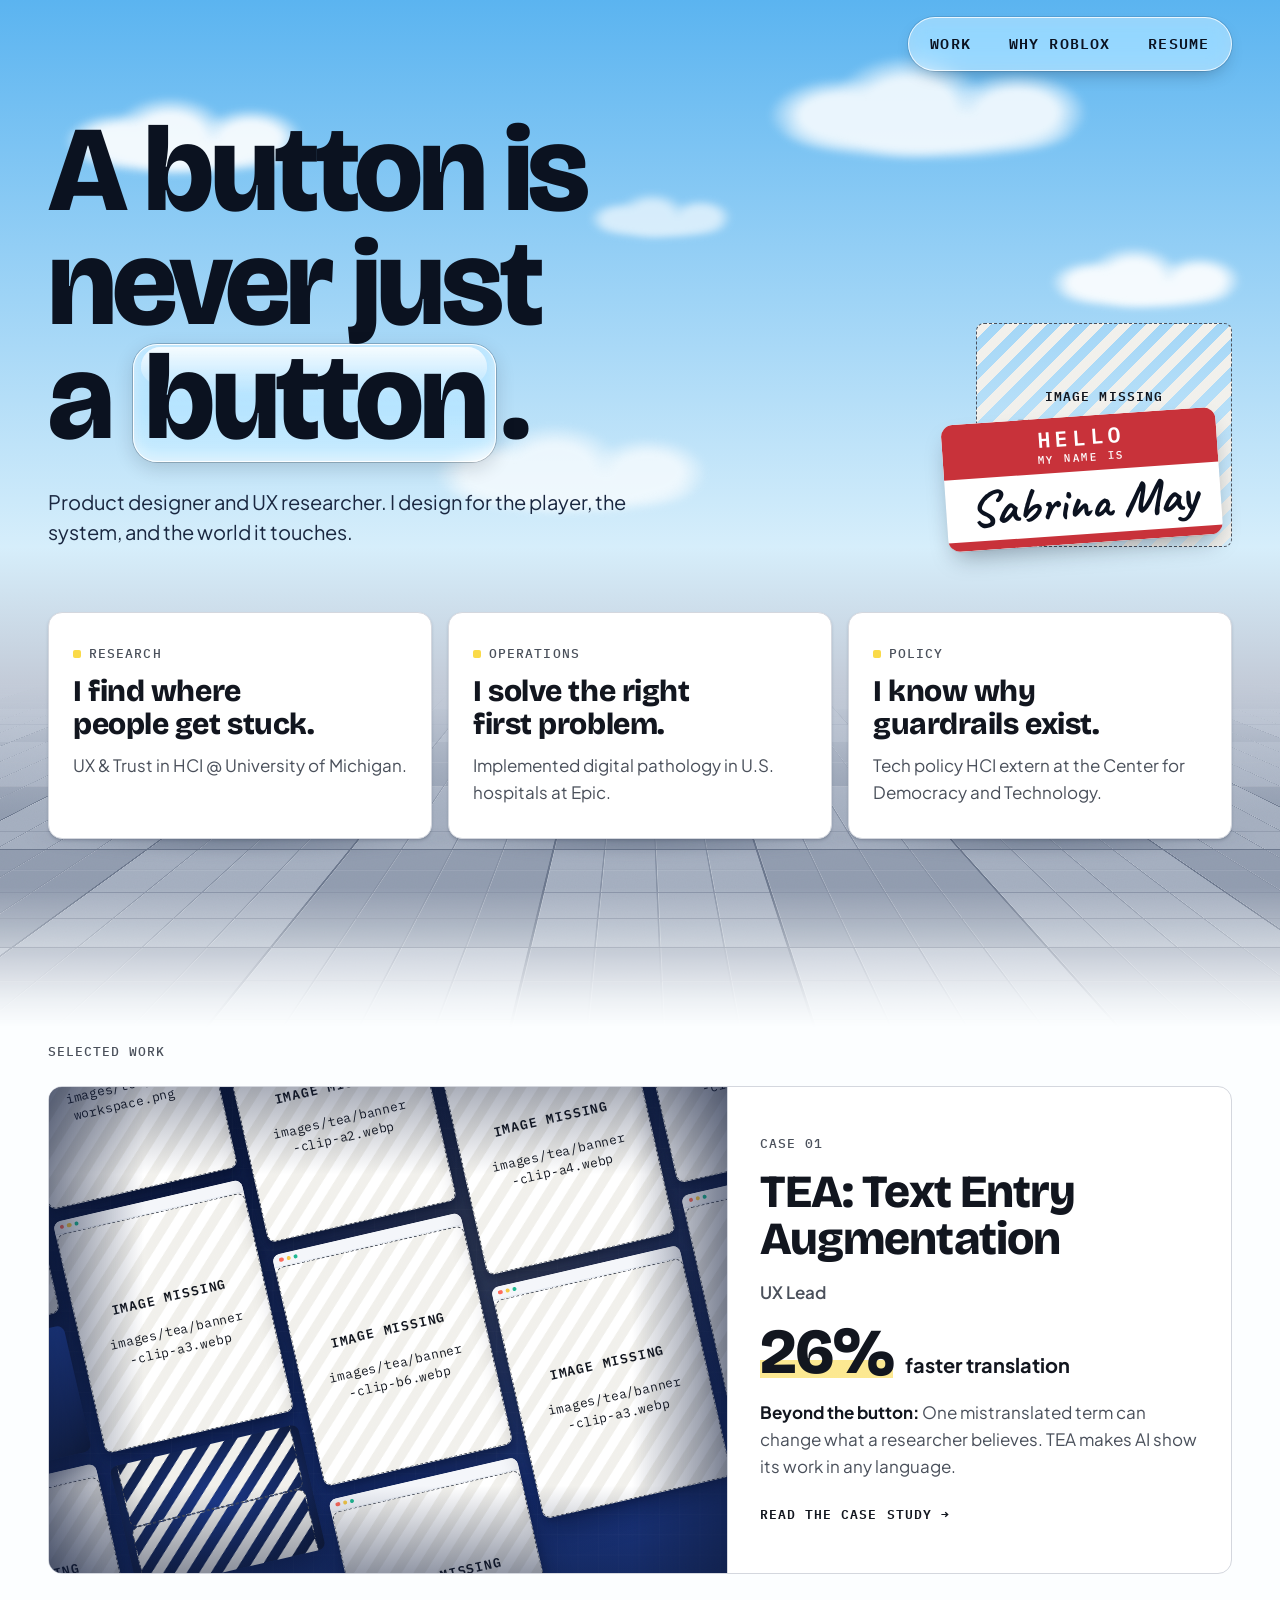
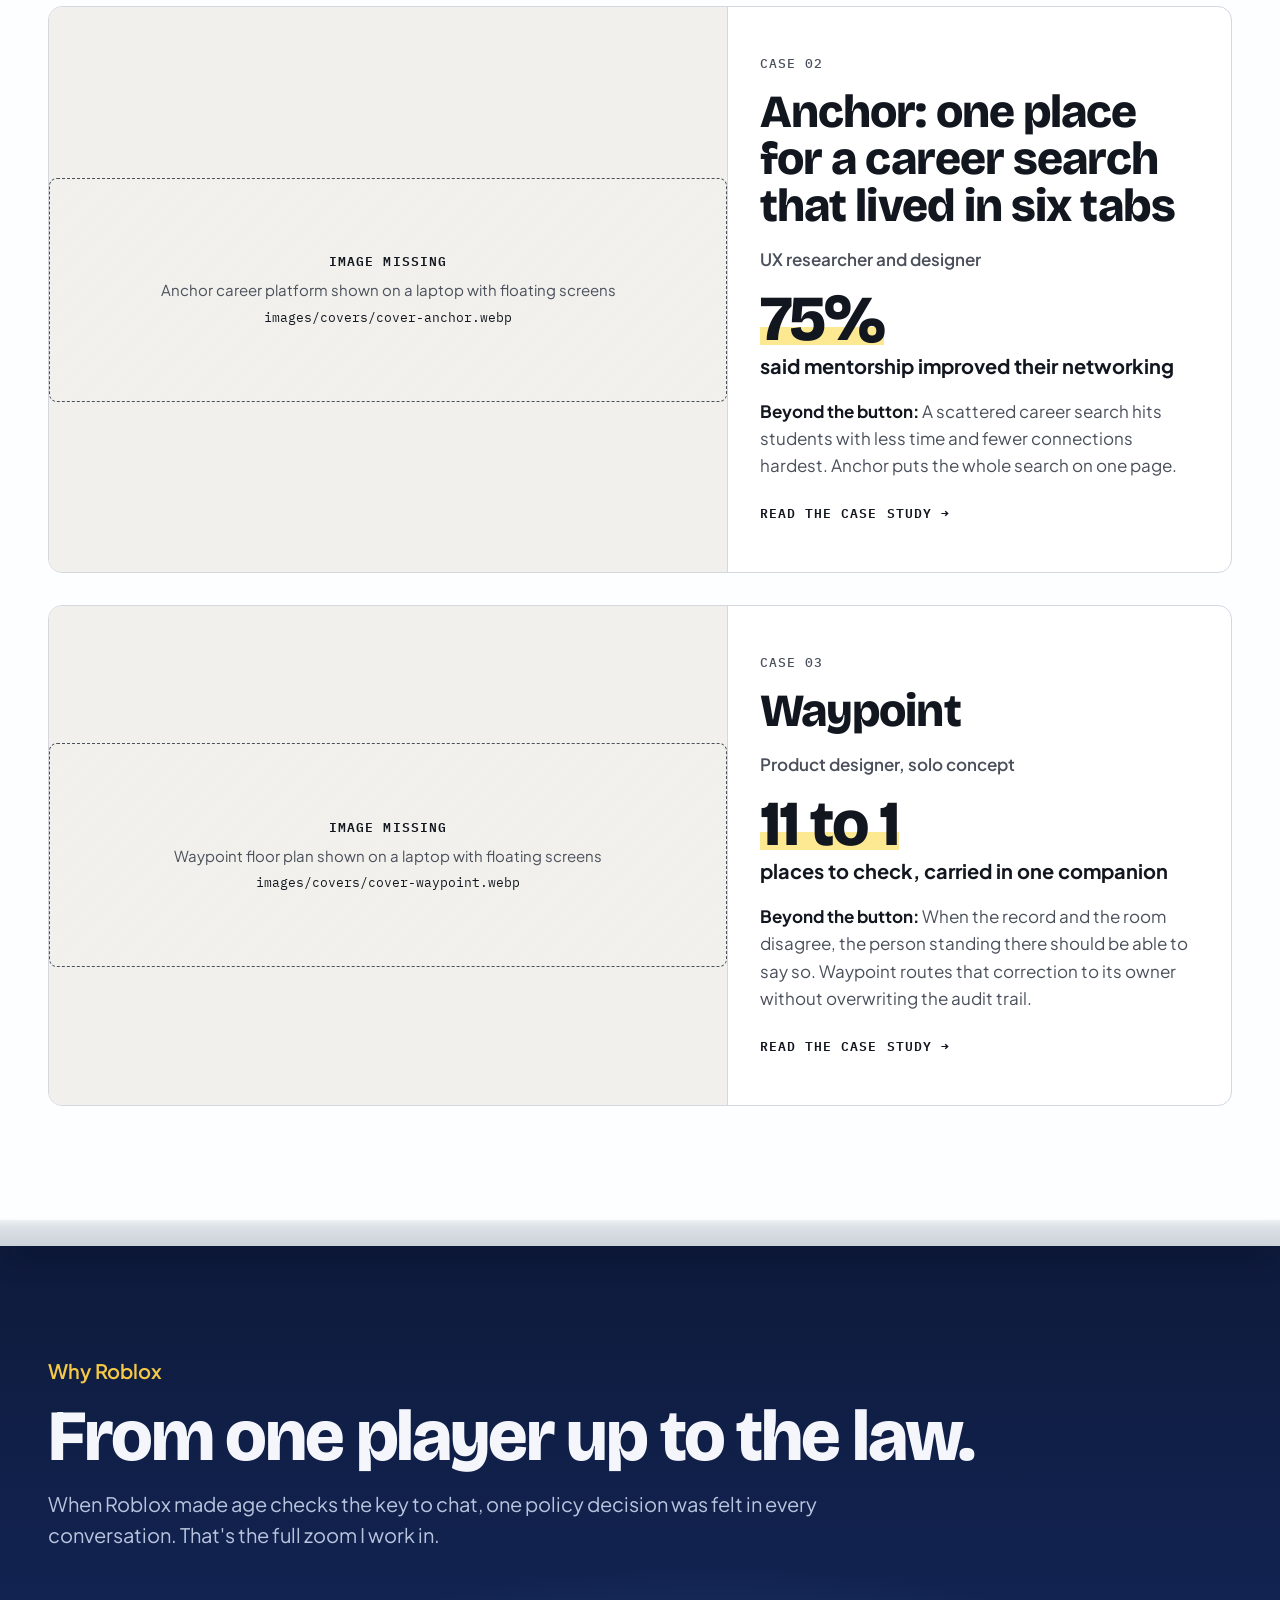
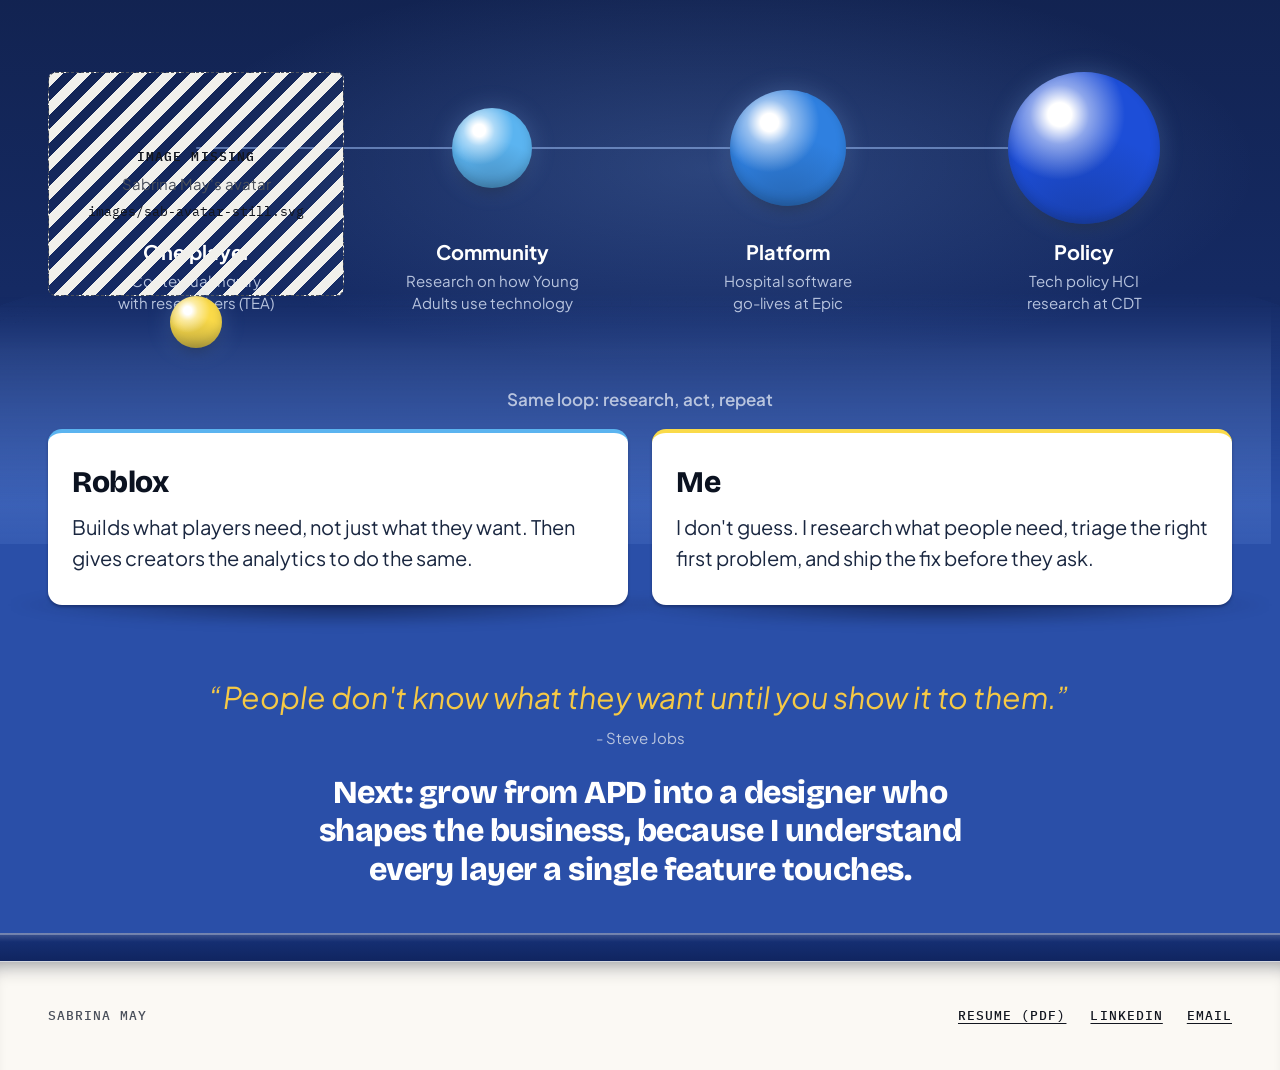
==== index.html @ 04ddcd24 "everythingbutfolers" ====
<!doctype html>
<html lang="en">
<head>
<meta charset="utf-8">
<script src="js/gate.js"></script>
<meta name="viewport" content="width=device-width, initial-scale=1">
<title>Sabrina May | Product Design Portfolio</title>
<meta name="description" content="Sabrina May: product designer trained in UX research, operations, and tech policy.">
<meta name="color-scheme" content="light dark">
<link rel="preconnect" href="https://fonts.googleapis.com">
<link rel="preconnect" href="https://fonts.gstatic.com" crossorigin>
<link rel="stylesheet" href="https://fonts.googleapis.com/css2?family=Bricolage+Grotesque:wght@800&family=Caveat:wght@700&family=IBM+Plex+Mono:wght@500;600&family=Plus+Jakarta+Sans:ital,wght@0,400;0,600;0,700;0,800;1,400&display=swap">
<link rel="stylesheet" href="styles.css">
<script src="script.js" defer></script>
</head>
<body>
<a class="skip-link" href="#main">Skip to content</a>

<header class="site-bar site-bar--over-hero">
  <div class="container site-bar-inner">
    <nav class="site-nav" aria-label="Primary">
      <a href="#work">Work</a>
      <a href="#why-roblox">Why Roblox</a>
      <a class="nav-cta" href="resume/Sabrina_May_Resume.pdf" target="_blank" rel="noopener">Resume</a>
    </nav>
  </div>
</header>

<main id="main">
  <section class="hero" aria-labelledby="hero-title">
    <div class="clouds" aria-hidden="true">
      <span class="cloud" style="--x: 5%; --y: 14%; --w: 15rem; --dur: 210s"></span>
      <span class="cloud" style="--x: 60%; --y: 8%; --w: 20rem; --dur: 260s; --o: 0.85"></span>
      <span class="cloud" style="--x: 82%; --y: 36%; --w: 12rem; --dur: 180s"></span>
      <span class="cloud" style="--x: 34%; --y: 62%; --w: 17rem; --dur: 240s; --o: 0.7"></span>
      <span class="cloud" style="--x: 46%; --y: 28%; --w: 9rem; --dur: 160s; --o: 0.65"></span>
    </div>
    <div class="container hero-layout">
      <div class="hero-figure">
        <img class="avatar" src="images/sab-avatar.svg" width="330" height="470" decoding="async" alt="Blocky avatar of Sabrina May waving">
        <div class="sticker">
          <p class="sticker-band"><span class="sticker-hello">Hello</span><span class="sticker-sub">my name is</span></p>
          <p class="sticker-name">Sabrina May</p>
        </div>
      </div>
      <h1 id="hero-title" class="hero-title">A button is never just a <span class="nowrap"><span class="gizmo">button</span>.</span></h1>
      <p class="hero-sub">Product designer and UX researcher. I design for the player, the system, and the world it touches.</p>
    </div>
  </section>

  <div class="ground-zone">
  <div class="ground" data-parallax aria-hidden="true"><div class="ground-plane"></div></div>
  <section class="proof" aria-label="What I bring">
    <div class="container">
      <ul class="proof-grid" role="list">
        <li class="proof-card">
          <p class="eyebrow">RESEARCH</p>
          <h2 class="proof-title">I find where people get stuck.</h2>
          <p>UX &amp; Trust in HCI @ University of Michigan.</p>
        </li>
        <li class="proof-card">
          <p class="eyebrow">OPERATIONS</p>
          <h2 class="proof-title">I solve the right first problem.</h2>
          <p>Implemented digital pathology in U.S. hospitals at Epic.</p>
        </li>
        <li class="proof-card">
          <p class="eyebrow">POLICY</p>
          <h2 class="proof-title">I know why guardrails exist.</h2>
          <p>Tech policy HCI extern at the Center for Democracy and Technology.</p>
        </li>
      </ul>
    </div>
  </section>
  </div>

  <section id="work" class="section work" aria-labelledby="work-label">
    <div class="container">
      <h2 id="work-label" class="eyebrow">SELECTED WORK</h2>
      <div class="case-list">
        <article class="case-card">
          <div class="case-card-media case-card-media--banner">
<section class="tea-banner tea-wall" aria-label="Rosetta v2 screens: translation, transcription, citations, and version history">
  <div class="tea-wall__grid" aria-hidden="true">
    <div class="tea-wall__col">
      <div class="win"><div class="win__bar"><i></i><i></i><i></i></div>
        <picture><source media="(prefers-reduced-motion: reduce)" srcset="images/tea/banner-clip-a4-still.jpg"><img src="images/tea/banner-clip-a4.webp" alt=""></picture></div>
      <div class="brand"><em></em><div><b>TEA</b><small>Text Entry Augmentation</small></div></div>
      <div class="win"><div class="win__bar"><i></i><i></i><i></i></div>
        <picture><source media="(prefers-reduced-motion: reduce)" srcset="images/tea/banner-clip-a2-still.jpg"><img src="images/tea/banner-clip-a2.webp" alt=""></picture></div>
    </div>
    <div class="tea-wall__col">
      <div class="win"><div class="win__bar"><i></i><i></i><i></i></div>
        <img src="images/tea/v2-workspace.png" alt=""></div>
      <div class="win"><div class="win__bar"><i></i><i></i><i></i></div>
        <picture><source media="(prefers-reduced-motion: reduce)" srcset="images/tea/banner-clip-a3-still.jpg"><img src="images/tea/banner-clip-a3.webp" alt=""></picture></div>
      <div class="brand brand--globe"><div class="globe"><img src="images/tea/globe-base.png" alt=""><img src="images/tea/globe-languages.png" alt=""></div></div>
    </div>
    <div class="tea-wall__col">
      <div class="win"><div class="win__bar"><i></i><i></i><i></i></div>
        <picture><source media="(prefers-reduced-motion: reduce)" srcset="images/tea/banner-clip-a2-still.jpg"><img src="images/tea/banner-clip-a2.webp" alt=""></picture></div>
      <div class="win"><div class="win__bar"><i></i><i></i><i></i></div>
        <picture><source media="(prefers-reduced-motion: reduce)" srcset="images/tea/banner-clip-b6-still.jpg"><img src="images/tea/banner-clip-b6.webp" alt=""></picture></div>
      <div class="win"><div class="win__bar"><i></i><i></i><i></i></div>
        <picture><source media="(prefers-reduced-motion: reduce)" srcset="images/tea/banner-clip-a4-still.jpg"><img src="images/tea/banner-clip-a4.webp" alt=""></picture></div>
    </div>
    <div class="tea-wall__col">
      <div class="brand"><em></em><div><b>TEA</b><small>Rosetta v2</small></div></div>
      <div class="win"><div class="win__bar"><i></i><i></i><i></i></div>
        <picture><source media="(prefers-reduced-motion: reduce)" srcset="images/tea/banner-clip-a4-still.jpg"><img src="images/tea/banner-clip-a4.webp" alt=""></picture></div>
      <div class="win"><div class="win__bar"><i></i><i></i><i></i></div>
        <picture><source media="(prefers-reduced-motion: reduce)" srcset="images/tea/banner-clip-a3-still.jpg"><img src="images/tea/banner-clip-a3.webp" alt=""></picture></div>
    </div>
    <div class="tea-wall__col">
      <div class="win"><div class="win__bar"><i></i><i></i><i></i></div>
        <picture><source media="(prefers-reduced-motion: reduce)" srcset="images/tea/banner-clip-b6-still.jpg"><img src="images/tea/banner-clip-b6.webp" alt=""></picture></div>
      <div class="win"><div class="win__bar"><i></i><i></i><i></i></div>
        <img src="images/tea/v2-workspace.png" alt=""></div>
      <div class="brand brand--globe"><div class="globe"><img src="images/tea/globe-base.png" alt=""><img src="images/tea/globe-languages.png" alt=""></div></div>
    </div>
  </div>
</section>
          </div>
          <div class="case-card-body">
            <p class="eyebrow">CASE 01</p>
            <h3 class="case-card-title"><a class="stretched" href="tea.html">TEA: Text Entry Augmentation</a></h3>
            <p class="case-card-role">UX Lead</p>
            <p class="case-stat"><span class="stat-num">26%</span> <span class="stat-label">faster translation</span></p>
            <p class="beyond"><strong>Beyond the button:</strong> One mistranslated term can change what a researcher believes. TEA makes AI show its work in any language.</p>
            <span class="case-card-link" aria-hidden="true">Read the case study &rarr;</span>
          </div>
        </article>

        <article class="case-card">
          <div class="case-card-media case-card-media--cover">
            <img src="images/covers/cover-anchor.webp" width="1600" height="1000" loading="lazy" decoding="async" alt="Anchor career platform shown on a laptop with floating screens">
          </div>
          <div class="case-card-body">
            <p class="eyebrow">CASE 02</p>
            <h3 class="case-card-title"><a class="stretched" href="anchor.html">Anchor: one place for a career search that lived in six tabs</a></h3>
            <p class="case-card-role">UX researcher and designer</p>
            <p class="case-stat"><span class="stat-num">75%</span> <span class="stat-label">said mentorship improved their networking</span></p>
            <p class="beyond"><strong>Beyond the button:</strong> A scattered career search hits students with less time and fewer connections hardest. Anchor puts the whole search on one page.</p>
            <span class="case-card-link" aria-hidden="true">Read the case study &rarr;</span>
          </div>
        </article>
        <article class="case-card">
          <div class="case-card-media case-card-media--cover">
            <img src="images/covers/cover-waypoint.webp" width="1600" height="1000" loading="lazy" decoding="async" alt="Waypoint floor plan shown on a laptop with floating screens">
          </div>
          <div class="case-card-body">
            <p class="eyebrow">CASE 03</p>
            <h3 class="case-card-title"><a class="stretched" href="go-live.html">Waypoint</a></h3>
            <p class="case-card-role">Product designer, solo concept</p>
            <p class="case-stat"><span class="stat-num">11 to 1</span> <span class="stat-label">places to check, carried in one companion</span></p>
            <p class="beyond"><strong>Beyond the button:</strong> When the record and the room disagree, the person standing there should be able to say so. Waypoint routes that correction to its owner without overwriting the audit trail.</p>
            <span class="case-card-link" aria-hidden="true">Read the case study &rarr;</span>
          </div>
        </article>
      </div>
    </div>
  </section>

  <section id="why-roblox" class="section why" aria-labelledby="why-title">
    <div class="container why-stack">
      <header class="why-head">
        <p class="why-eyebrow">Why Roblox</p>
        <h2 id="why-title" class="why-title">From one player up to the law.</h2>
        <p class="why-lede">When Roblox made age checks the key to chat, one policy decision was felt in every conversation. That's the full zoom I work in.</p>
      </header>

      <figure class="reach">
        <ol class="reach-nodes" role="list">
          <li class="reach-node"><span class="reach-stage">
              <img class="reach-avatar" src="images/sab-avatar-still.svg" width="330" height="470" loading="lazy" decoding="async" alt="Sabrina May's avatar">
              <span class="reach-dot" aria-hidden="true"></span></span><span class="reach-text"><span class="reach-label">One player</span><span class="reach-note">Contextual inquiry with researchers (TEA)</span></span></li>
          <li class="reach-node"><span class="reach-stage"><span class="reach-dot" aria-hidden="true"></span></span><span class="reach-text"><span class="reach-label">Community</span><span class="reach-note">Research on how Young Adults use technology</span></span></li>
          <li class="reach-node"><span class="reach-stage"><span class="reach-dot" aria-hidden="true"></span></span><span class="reach-text"><span class="reach-label">Platform</span><span class="reach-note">Hospital software go-lives at Epic</span></span></li>
          <li class="reach-node"><span class="reach-stage"><span class="reach-dot" aria-hidden="true"></span></span><span class="reach-text"><span class="reach-label">Policy</span><span class="reach-note">Tech policy HCI research at CDT</span></span></li>
        </ol>
      </figure>

      <div class="why-ground">
        <div class="why-floor" aria-hidden="true"><div class="why-plane"></div></div>
        <div class="mirror-block">
          <p class="mirror-kicker">Same loop: research, act, repeat</p>
          <div class="mirror">
            <article class="mirror-card mirror-card--roblox">
              <h3 class="why-l2">Roblox</h3>
              <p class="why-body">Builds what players need, not just what they want. Then gives creators the analytics to do the same.</p>
            </article>
            <article class="mirror-card mirror-card--me">
              <h3 class="why-l2">Me</h3>
              <p class="why-body">I don't guess. I research what people need, triage the right first problem, and ship the fix before they ask.</p>
            </article>
          </div>
        </div>

        <div class="why-close">
          <figure class="why-quote">
            <blockquote><p>&ldquo;People don't know what they want until you show it to them.&rdquo;</p></blockquote>
            <figcaption>- Steve Jobs</figcaption>
          </figure>
          <p class="why-closing">Next: grow from APD into a designer who shapes the business, because I understand every layer a single feature touches.</p>
        </div>
      </div>
    </div>
  </section>
</main>

<footer class="site-footer site-footer--stage">
  <div class="container footer-inner">
    <p>Sabrina May</p>
    <ul class="footer-links" role="list">
      <li><a href="resume/Sabrina_May_Resume.pdf" target="_blank" rel="noopener">Resume (PDF)</a></li>
      <li><a href="https://www.linkedin.com/in/sabrinasmay" target="_blank" rel="noopener">LinkedIn</a></li>
      <li><a href="mailto:maysab@umich.edu">Email</a></li>
    </ul>
  </div>
</footer>
</body>
</html>
---- styles.css ----
/* Sabrina May portfolio. Plain CSS, no build step. */

/* ---------- Tokens ---------- */
:root {
  color-scheme: light dark;

  --font-display: "Bricolage Grotesque", "Arial Black", "Helvetica Neue", Helvetica, Arial, sans-serif;
  --font-body: "Plus Jakarta Sans", "Segoe UI", "Helvetica Neue", Helvetica, Arial, sans-serif;
  --font-mono: "IBM Plex Mono", ui-monospace, SFMono-Regular, Menlo, Consolas, monospace;
  --font-hand: "Caveat", "Segoe Print", "Bradley Hand", cursive;

  /* Light scheme */
  --bg: oklch(0.982 0.0065 84);
  --surface: oklch(1 0 0);
  --surface-2: oklch(0.955 0.006 95);
  --ink: oklch(0.2 0.02 265);
  --ink-2: oklch(0.43 0.02 265);
  --line: oklch(0.88 0.01 265);
  --line-strong: oklch(0.2 0.02 265);
  --grid-soft: oklch(0.2 0.02 265 / 0.06);
  --accent: oklch(0.89 0.16 96);
  --accent-soft: oklch(0.89 0.16 96 / 0.6);
  --on-accent: oklch(0.2 0.02 265);
  --rule: oklch(0.2 0.02 265);
  --card-hover: oklch(0.2 0.02 265);
  --focus: oklch(0.5 0.2 265);
  --ok-bg: oklch(0.94 0.05 160);
  --ok-ink: oklch(0.4 0.1 160);
  --warn-bg: oklch(0.95 0.07 85);
  --warn-ink: oklch(0.45 0.11 60);
  --pain: oklch(0.52 0.18 30);
  --frame-bg: oklch(0.975 0.004 95);
  --shadow: 0 1px 2px oklch(0.2 0.02 265 / 0.06), 0 10px 28px oklch(0.2 0.02 265 / 0.08);

  /* Hero and opening bands stay dark in both schemes */
  --hero-bg: oklch(0.17 0.02 265);
  --hero-ink: oklch(0.97 0.005 95);
  --hero-ink-2: oklch(0.8 0.015 265);

  /* World: sky and ground (same in both schemes) */
  --sky-top: #5BB4F0;
  --sky-horizon: #D6EEFB;
  --navy: #0B1220;
  --navy-2: #1A2740;
  --select: #1D4ED8;
  --sticker-band: #C8323A;
  --tile: #A7B1C2;
  --seam: #8792A6;
  --tile-dark: #939EB1;
  --block-seam: #6C788E;
  --haze: #C3CBD8;

  /* Type scale */
  --t-xs: 0.8125rem;
  --t-sm: 0.9375rem;
  --t-base: 1.0625rem;
  --t-md: 1.25rem;
  --t-lg: clamp(1.4rem, 1.15rem + 1vw, 1.875rem);
  --t-xl: clamp(1.9rem, 1.4rem + 2.1vw, 2.875rem);
  --t-stat: clamp(2.4rem, 1.6rem + 3vw, 4rem);
  --t-2xl: clamp(2.4rem, 1.5rem + 3.8vw, 4.5rem);
  --t-hero: clamp(3rem, 1.2rem + 8vw, 8rem);

  /* Spacing */
  --s1: 0.25rem;
  --s2: 0.5rem;
  --s3: 0.75rem;
  --s4: 1rem;
  --s5: 1.5rem;
  --s6: 2rem;
  --s7: 3rem;
  --s8: 4.5rem;
  --s9: 7rem;
  /* Case study rhythm */
  --gap-head: 12px;
  --gap-lead: 40px;
  --gap-block: 56px;
  --gap-note: 48px;
  --gap-major: 64px;
  --gap-section: 72px;
  --gap-title: 20px;

  --radius: 14px;
  --radius-sm: 8px;
  --measure: 66ch;
  --container: 76rem;
  --gutter: clamp(1.25rem, 4vw, 3rem);
  --cell: 44px;

  /* Case study accents: one job each */
  --c-blue: #2F6BFF;      /* research and evidence */
  --c-yellow: #F6C945;    /* my individual work */
  --c-coral: #FF6B5B;     /* problems and failures */
  --c-mint: #1FB892;      /* outcomes and wins */
  --c-mint-ink: #0E8A6C;  /* mint for text, AA on white */
  --tint: #F5F7FB;
  --c-sky: #5BB4F0;
  --navy-a: #0E1A3A;
  --navy-b: #1C3A8C;
  --sh-sm: 0 1px 2px rgba(16, 24, 40, .06), 0 1px 3px rgba(16, 24, 40, .08);
  --sh-md: 0 4px 12px rgba(16, 24, 40, .08), 0 2px 4px rgba(16, 24, 40, .04);
  --sh-lg: 0 18px 40px rgba(16, 24, 40, .12), 0 6px 12px rgba(16, 24, 40, .06);
  --glass-bg: rgb(255 255 255 / 0.7);
  --glass-border: rgb(255 255 255 / 0.6);
  --bar-h: 4.25rem;
}

@media (prefers-color-scheme: dark) {
  :root:not(:has(body.page-case)) {
    --bg: oklch(0.165 0.012 265);
    --surface: oklch(0.205 0.014 265);
    --surface-2: oklch(0.245 0.016 265);
    --ink: oklch(0.95 0.006 95);
    --ink-2: oklch(0.79 0.012 265);
    --line: oklch(0.33 0.016 265);
    --line-strong: oklch(0.95 0.006 95);
    --grid-soft: oklch(0.95 0.006 95 / 0.06);
    --accent-soft: oklch(0.89 0.16 96 / 0.32);
    --rule: oklch(0.89 0.16 96);
    --card-hover: oklch(0.89 0.16 96);
    --focus: oklch(0.89 0.16 96);
    --ok-bg: oklch(0.3 0.06 160);
    --ok-ink: oklch(0.87 0.11 160);
    --warn-bg: oklch(0.32 0.06 75);
    --warn-ink: oklch(0.89 0.12 85);
    --pain: oklch(0.77 0.14 30);
    --frame-bg: oklch(0.96 0.004 95);
    --shadow: 0 1px 2px oklch(0 0 0 / 0.3), 0 12px 32px oklch(0 0 0 / 0.35);
    --hero-bg: oklch(0.13 0.016 265);
    --c-mint-ink: #3FD3AC;
    --tint: oklch(0.22 0.014 265);
    --glass-bg: rgb(28 32 44 / 0.72);
    --glass-border: rgb(255 255 255 / 0.12);
  }
}

/* ---------- Base ---------- */
*, *::before, *::after { box-sizing: border-box; }
html { -webkit-text-size-adjust: 100%; scroll-padding-top: 8.5rem; }
@media (prefers-reduced-motion: no-preference) { html { scroll-behavior: smooth; } }
html:has(dialog[open]) { overflow: hidden; }
body {
  margin: 0;
  background: var(--bg);
  color: var(--ink);
  font-family: var(--font-body);
  font-size: var(--t-base);
  line-height: 1.6;
  -webkit-font-smoothing: antialiased;
  overflow-x: clip;
}
img { max-width: 100%; height: auto; display: block; }
h1, h2, h3, h4, p, figure, blockquote, dl, dd { margin: 0; }
h1, h2, h3, h4 { text-wrap: balance; }
p, li, dd, figcaption { text-wrap: pretty; }
ul[role="list"], ol[role="list"] { list-style: none; margin: 0; padding: 0; }
strong { font-weight: 700; }
code { font-family: var(--font-mono); font-size: 0.85em; }

a { color: inherit; text-decoration-thickness: 1px; text-underline-offset: 0.22em; }
a:hover { text-decoration-thickness: 2px; }
.prose a:hover, .text-link:hover { background: var(--accent-soft); }

:focus-visible { outline: 3px solid var(--focus); outline-offset: 3px; border-radius: 4px; }

.sr-only {
  position: absolute; width: 1px; height: 1px; padding: 0; margin: -1px;
  overflow: hidden; clip: rect(0 0 0 0); white-space: nowrap; border: 0;
}

.skip-link {
  position: absolute; left: var(--s4); top: -100px; z-index: 100;
  background: var(--accent); color: var(--on-accent);
  font-family: var(--font-mono); font-weight: 600; font-size: var(--t-xs);
  letter-spacing: 0.08em; text-transform: uppercase; text-decoration: none;
  padding: 0.8rem 1rem; border-radius: var(--radius-sm);
}
.skip-link:focus { top: var(--s4); }

.container { width: min(100% - 2 * var(--gutter), var(--container)); margin-inline: auto; }

.stack > * + * { margin-top: var(--flow, var(--s4)); }

/* ---------- Labels ---------- */
.eyebrow, .mono-label {
  font-family: var(--font-mono);
  font-weight: 500;
  font-size: var(--t-xs);
  letter-spacing: 0.08em;
  text-transform: uppercase;
  color: var(--ink-2);
  line-height: 1.4;
}
.mono-label { font-weight: 600; }

.tag-draft {
  display: inline-block;
  font-family: var(--font-mono); font-weight: 600; font-size: 0.6875rem;
  letter-spacing: 0.08em; text-transform: uppercase; font-style: normal;
  color: var(--warn-ink); background: var(--warn-bg);
  border: 1px dashed currentColor; border-radius: 4px;
  padding: 0.1em 0.45em; vertical-align: 0.2em; line-height: 1.4;
}
.fill {
  font-style: normal;
  color: var(--warn-ink); background: var(--warn-bg);
  border: 1px dashed currentColor; border-radius: 4px; padding: 0.05em 0.35em;
}

/* Image placeholder */
.ph {
  display: grid; place-content: center; gap: var(--s2); text-align: center;
  width: 100%; min-height: 14rem; padding: var(--s5);
  border: 1.5px dashed var(--ink-2); border-radius: var(--radius-sm);
  background: repeating-linear-gradient(135deg, var(--surface-2) 0 10px, transparent 10px 20px);
  color: var(--ink-2); font-size: var(--t-sm); line-height: 1.45;
}
.ph-label {
  font-family: var(--font-mono); font-weight: 600; font-size: var(--t-xs);
  letter-spacing: 0.08em; text-transform: uppercase; color: var(--ink);
}
.ph code { color: var(--ink); overflow-wrap: anywhere; }

/* ---------- Grid backgrounds ---------- */
.grid-bg {
  position: absolute; inset: 0; z-index: -1; pointer-events: none;
  background-size: var(--cell) var(--cell);
  background-image:
    linear-gradient(var(--grid-soft) 1px, transparent 1px),
    linear-gradient(90deg, var(--grid-soft) 1px, transparent 1px);
  -webkit-mask-image: linear-gradient(to bottom, #000 0%, transparent 90%);
  mask-image: linear-gradient(to bottom, #000 0%, transparent 90%);
}

/* ---------- Site bar ---------- */
.site-bar { position: relative; z-index: 10; }
.site-bar-inner {
  display: flex; align-items: center; justify-content: space-between; gap: var(--s4);
  min-height: 4.25rem;
}
.site-bar--over-hero { position: fixed; inset: 0 0 auto 0; z-index: 40; color: var(--navy); --focus: var(--navy); pointer-events: none; }
.site-bar--over-hero .site-nav { pointer-events: auto; }
.site-bar--over-hero .site-bar-inner { justify-content: flex-end; }
.site-bar--case {
  position: sticky; top: 0; z-index: 40;
  border-bottom: 1px solid var(--line);
  background: color-mix(in oklch, var(--bg) 92%, transparent);
  -webkit-backdrop-filter: blur(10px); backdrop-filter: blur(10px);
}
.site-bar--case .site-bar-inner { min-height: var(--bar-h); }
.site-nav { display: flex; align-items: center; gap: var(--s1); }
.site-home {
  display: inline-flex; align-items: center; min-height: 44px;
  font-family: var(--font-mono); font-weight: 600; font-size: var(--t-sm);
  letter-spacing: 0.08em; text-transform: uppercase; text-decoration: none;
}
.site-home:hover { text-decoration: underline; text-underline-offset: 0.3em; }
.site-nav a {
  display: inline-flex; align-items: center; min-height: 44px; padding: 0 1.05rem;
  border-radius: 999px; white-space: nowrap;
  font-family: var(--font-mono); font-weight: 600; font-size: var(--t-sm);
  letter-spacing: 0.08em; text-transform: uppercase; text-decoration: none;
  transition: background-color 0.2s ease, color 0.2s ease;
}
.site-nav a:hover { background: color-mix(in oklch, currentColor 10%, transparent); }
.site-nav .nav-cta { background: var(--ink); color: var(--bg); }
.site-nav .nav-cta:hover { background: color-mix(in oklch, var(--ink) 85%, var(--bg)); }
/* Over the sky: a glass pill holding the links, with Resume as the primary action */
.site-bar--over-hero .site-bar-inner { min-height: 5.5rem; }
.site-bar--over-hero .site-nav {
  padding: 0.3rem; border-radius: 999px;
  background: rgb(255 255 255 / 0.4);
  border: 1px solid rgb(255 255 255 / 0.8);
  box-shadow: 0 0 0 1px rgb(11 18 32 / 0.12), 0 8px 20px -10px rgb(11 18 32 / 0.45);
  -webkit-backdrop-filter: blur(10px) saturate(1.3); backdrop-filter: blur(10px) saturate(1.3);
  transition: background-color 0.25s ease;
}
.site-bar--over-hero.is-scrolled .site-nav { background: rgb(255 255 255 / 0.88); }
.site-bar--over-hero .site-nav a { min-height: 42px; }
.site-bar--over-hero .site-nav a:hover { background: rgb(255 255 255 / 0.55); }
.site-bar--over-hero .nav-cta { background: transparent; color: inherit; }
.site-bar--over-hero .nav-cta:hover { background: rgb(255 255 255 / 0.55); }
/* Current section: solid navy pill */
.site-bar--over-hero .site-nav a.is-active, .site-bar--over-hero .site-nav a.is-active:hover { background: var(--navy); color: #fff; }
@media (max-width: 36rem) {
  .site-nav a { padding: 0 0.7rem; font-size: var(--t-xs); }
  .site-home { font-size: var(--t-xs); }
}

/* ---------- Hero ---------- */
.hero {
  position: relative; isolation: isolate; overflow: hidden;
  display: grid; align-content: center;
  min-height: 76vh; min-height: 76svh;
  padding-block: 6rem calc(var(--s8) + var(--s7));
  background: linear-gradient(to bottom, var(--sky-top) 0%, var(--sky-horizon) 80%, var(--haze) 100%);
  color: var(--navy);
  --focus: var(--navy);
}

/* Clouds: blurred white ellipses, very slow drift */
.clouds { position: absolute; inset: 0; z-index: -1; pointer-events: none; }
.cloud {
  position: absolute; left: var(--x); top: var(--y);
  width: var(--w); aspect-ratio: 3 / 1;
  background:
    radial-gradient(closest-side, #fff 55%, rgb(255 255 255 / 0)) 0% 72% / 46% 70% no-repeat,
    radial-gradient(closest-side, #fff 55%, rgb(255 255 255 / 0)) 38% 0% / 50% 100% no-repeat,
    radial-gradient(closest-side, #fff 55%, rgb(255 255 255 / 0)) 100% 66% / 44% 76% no-repeat,
    radial-gradient(closest-side, #fff 60%, rgb(255 255 255 / 0)) 50% 100% / 92% 55% no-repeat;
  filter: blur(3px);
  opacity: var(--o, 0.9);
  animation: cloud-drift var(--dur, 200s) linear infinite;
  animation-delay: calc(var(--dur, 200s) * -0.5);
}
@keyframes cloud-drift {
  from { transform: translateX(-100vw); }
  to { transform: translateX(100vw); }
}

/* Name sticker */
.sticker {
  display: grid; justify-items: center; width: max-content; min-width: 13.5rem;
  margin-bottom: var(--s6);
  background: #fff; color: var(--navy);
  border-radius: 12px; overflow: hidden;
  transform: rotate(-4deg); transform-origin: 30% 50%;
  box-shadow: 0 1px 0 rgb(11 18 32 / 0.06), 0 12px 24px -8px rgb(11 18 32 / 0.4);
  transition: transform 0.35s cubic-bezier(0.2, 0.8, 0.2, 1);
}
.sticker:hover { transform: rotate(-1.5deg); }
.sticker::after { content: ""; width: 100%; height: 0.55rem; background: var(--sticker-band); }
.sticker-band {
  display: grid; justify-items: center; gap: 0.15rem; width: 100%;
  padding: 0.55rem 1.25rem 0.5rem;
  background: var(--sticker-band); color: #fff;
  font-family: var(--font-mono); text-transform: uppercase; line-height: 1.1;
}
.sticker-hello { font-weight: 600; font-size: 1.35rem; letter-spacing: 0.22em; padding-left: 0.22em; }
.sticker-sub { font-weight: 500; font-size: 0.6875rem; letter-spacing: 0.16em; padding-left: 0.16em; }
.sticker-name {
  padding: 0.35rem 1.5rem 0.5rem;
  font-family: var(--font-hand); font-weight: 700;
  font-size: clamp(2.3rem, 1.8rem + 2vw, 3.1rem); line-height: 1;
}

.hero-title {
  font-family: var(--font-display); font-weight: 800;
  font-size: var(--t-hero); line-height: 0.94; letter-spacing: -0.035em;
  max-width: 11ch; color: var(--navy);
}
.hero-sub {
  margin-top: var(--s6); max-width: 40ch;
  font-size: var(--t-md); line-height: 1.5; color: var(--navy-2);
}

/* Avatar with the sticker in front; sticker bottom aligns with the subline bottom */
.hero-layout { display: grid; grid-template-columns: minmax(0, 1fr); }
.hero-figure { justify-self: end; margin-bottom: var(--s4); }
.hero-figure .avatar { display: none; }
.hero-layout .sticker { margin: 0; min-width: 10.5rem; }
.hero-layout .sticker-hello { font-size: 1.05rem; }
.hero-layout .sticker-name { font-size: 2.1rem; padding-inline: 1.1rem; }
@media (min-width: 48rem) {
  .hero-layout { grid-template-columns: minmax(0, 1fr) auto; column-gap: var(--s6); }
  .hero-figure {
    grid-column: 2; grid-row: 1 / span 2; align-self: end;
    position: relative; margin: 0; width: clamp(12rem, 20vw, 18rem);
  }
  .hero-figure .avatar { display: block; width: 100%; height: auto; }
  .hero-layout .sticker { position: absolute; left: 50%; bottom: 0; translate: -58% 0; min-width: 13.5rem; }
  .hero-layout .sticker-hello { font-size: 1.35rem; }
  .hero-layout .sticker-name { font-size: clamp(2.3rem, 1.8rem + 2vw, 3.1rem); padding-inline: 1.5rem; }
  .hero-layout .hero-title { grid-column: 1; grid-row: 1; }
  .hero-layout .hero-sub { grid-column: 1; grid-row: 2; }
}

/* Builder wink: transform gizmo on "button" */
.nowrap { white-space: nowrap; }
.gizmo { position: relative; display: inline-block; isolation: isolate; padding-inline: 0.1em; margin-inline: 0.02em 0.04em; }
/* Glass wireframe button: translucent fill, crisp white rim, hairline outline */
.gizmo::before {
  content: ""; position: absolute; inset: 0.02em 0 -0.05em 0; z-index: -1;
  border-radius: 0.2em;
  border: max(1.5px, 0.016em) solid rgb(255 255 255 / 0.95);
  background: linear-gradient(180deg, rgb(255 255 255 / 0.32) 0%, rgb(255 255 255 / 0.12) 55%, rgb(255 255 255 / 0.22) 100%);
  box-shadow:
    0 0 0 1px rgb(11 18 32 / 0.22),
    inset 0 -0.05em 0.1em rgb(255 255 255 / 0.35),
    0 0.05em 0.16em rgb(11 18 32 / 0.16);
  -webkit-backdrop-filter: blur(6px) saturate(1.3); backdrop-filter: blur(6px) saturate(1.3);
  pointer-events: none;
}
/* Reflected light: bright gloss across the top half */
.gizmo::after {
  content: ""; position: absolute; z-index: -1;
  top: calc(0.02em + max(1.5px, 0.016em) + 0.015em); left: 0.07em; right: 0.07em; height: 42%;
  border-radius: 0.16em 0.16em 0.5em 0.5em / 0.16em 0.16em 0.22em 0.22em;
  background: linear-gradient(180deg, rgb(255 255 255 / 0.85) 0%, rgb(255 255 255 / 0.35) 55%, rgb(255 255 255 / 0) 100%);
  pointer-events: none;
}

@media (prefers-reduced-motion: reduce) {
  .cloud { animation: none; }
  .sticker { transition: none; }
  .sticker:hover { transform: rotate(-4deg); }
}

/* Ground: solid baseplate tiles in perspective, hazed at the horizon */
.ground-zone { position: relative; isolation: isolate; display: flow-root; padding-bottom: calc(3rem + 140px); }
.ground-zone + .section { padding-top: var(--s4); }
.ground {
  position: absolute; inset: 0 0 auto 0; height: 100%; z-index: -1;
  overflow: hidden; pointer-events: none;
  --d: 900px; --tilt: 72deg; --tile-size: 76px;
  background: linear-gradient(to bottom, var(--haze), #A0AABB 45%);
  perspective: var(--d);
  /* Origin sits a little below the top so the far edge of the plane always reaches the horizon */
  perspective-origin: 50% 100px;
  -webkit-mask-image: linear-gradient(to bottom, #000 calc(100% - 140px), rgb(0 0 0 / 0.75) calc(100% - 105px), rgb(0 0 0 / 0.42) calc(100% - 65px), rgb(0 0 0 / 0.14) calc(100% - 28px), transparent 100%);
  mask-image: linear-gradient(to bottom, #000 calc(100% - 140px), rgb(0 0 0 / 0.75) calc(100% - 105px), rgb(0 0 0 / 0.42) calc(100% - 65px), rgb(0 0 0 / 0.14) calc(100% - 28px), transparent 100%);
}
/* Matte plastic noise */
.ground::before {
  content: ""; position: absolute; inset: 0; z-index: 1; opacity: 0.08;
  background-image: url("data:image/svg+xml,%3Csvg xmlns='http://www.w3.org/2000/svg' width='160' height='160'%3E%3Cfilter id='n'%3E%3CfeTurbulence type='fractalNoise' baseFrequency='0.9' numOctaves='2' stitchTiles='stitch'/%3E%3CfeColorMatrix values='0 0 0 0 0.2 0 0 0 0 0.24 0 0 0 0 0.3 0 0 0 1 0'/%3E%3C/filter%3E%3Crect width='100%25' height='100%25' filter='url(%23n)'/%3E%3C/svg%3E");
}
/* Horizon haze: full haze at the horizon, clear over the far 38% */
.ground::after {
  content: ""; position: absolute; inset: 0 0 auto 0; height: 38%; z-index: 2;
  background: linear-gradient(to bottom, var(--haze) 0%, rgb(195 203 216 / 0.85) 20%, rgb(195 203 216 / 0.4) 60%, rgb(195 203 216 / 0) 100%);
}
.ground-plane {
  position: absolute; left: -150%; right: -150%; bottom: -140px; height: 3200px;
  transform-origin: 50% calc(100% - 140px);
  transform: translateY(calc(-1 * var(--rise, 0px))) rotateX(var(--tilt));
  --block: calc(var(--tile-size) * 4);
  background-color: var(--tile);
  background-image:
    /* bold seams between 4x4 blocks */
    linear-gradient(90deg, transparent calc(100% - 3px), var(--block-seam) calc(100% - 3px)),
    linear-gradient(180deg, transparent calc(100% - 3px), var(--block-seam) calc(100% - 3px)),
    /* tile seams and bevel highlight */
    linear-gradient(90deg, transparent calc(100% - 2px), var(--seam) calc(100% - 2px)),
    linear-gradient(180deg, transparent calc(100% - 2px), var(--seam) calc(100% - 2px)),
    linear-gradient(90deg, rgb(255 255 255 / 0.25) 1px, transparent 1px),
    linear-gradient(180deg, rgb(255 255 255 / 0.25) 1px, transparent 1px),
    /* checkerboard of darker and lighter 4x4 blocks */
    conic-gradient(var(--tile-dark) 25%, transparent 0 50%, var(--tile-dark) 0 75%, transparent 0);
  background-size:
    var(--block) var(--block), var(--block) var(--block),
    var(--tile-size) var(--tile-size), var(--tile-size) var(--tile-size),
    var(--tile-size) var(--tile-size), var(--tile-size) var(--tile-size),
    calc(var(--block) * 2) calc(var(--block) * 2);
  background-position: left bottom;
}
@media (max-width: 48rem) {
  .ground-zone { padding-bottom: calc(2rem + 120px); }
  .ground-zone > .ground { --d: 700px; --tilt: 64deg; --tile-size: 56px; perspective-origin: 50% 80px; }
}
.ground--strip {
  height: 9rem;
  -webkit-mask-image: linear-gradient(to bottom, #000 0%, #000 25%, rgb(0 0 0 / 0.5) 60%, transparent 100%);
  mask-image: linear-gradient(to bottom, #000 0%, #000 25%, rgb(0 0 0 / 0.5) 60%, transparent 100%);
}
.ground--strip::after { height: 45%; }

/* ---------- Proof cards ---------- */
.proof { position: relative; z-index: 1; margin-top: calc(-1 * var(--s8)); }
.proof-grid { display: grid; gap: var(--s4); grid-template-columns: minmax(0, 1fr); }
@media (min-width: 48rem) { .proof-grid { grid-template-columns: repeat(3, minmax(0, 1fr)); } }
.proof-card {
  display: grid; gap: var(--s3); align-content: start;
  background: var(--surface); border: 1px solid var(--line); border-radius: var(--radius);
  padding: var(--s6) var(--s5); position: relative;
  box-shadow: 0 1px 0 rgb(40 50 70 / 0.06), 0 2px 3px rgb(40 50 70 / 0.18);
}
/* Contact shadow on the baseplate */
.proof-card::after {
  content: ""; position: absolute; left: -7%; right: -7%; bottom: -20px; height: 40px; z-index: -1;
  background: radial-gradient(closest-side, rgb(52 64 88 / 0.3), rgb(52 64 88 / 0));
  filter: blur(4px); pointer-events: none;
}
.proof-card .eyebrow { display: flex; align-items: center; gap: 0.6em; }
.proof-card .eyebrow::before {
  content: ""; width: 0.65em; height: 0.65em; background: var(--accent); border-radius: 2px; flex: none;
}
.proof-title {
  font-family: var(--font-display); font-weight: 800;
  font-size: var(--t-lg); line-height: 1.08; letter-spacing: -0.015em;
}
.proof-card p:last-child { color: var(--ink-2); }

/* ---------- Sections ---------- */
.section { padding-block: var(--s8); }
@media (min-width: 48rem) { .section { padding-block: var(--s9); } }

/* ---------- Case cards ---------- */
.work, .ground-zone { background: oklch(0.995 0.002 250); }
@media (prefers-color-scheme: dark) { .work, .ground-zone { background: var(--bg); } }
.case-list { display: grid; gap: var(--s6); margin-top: var(--s5); }
.case-card {
  position: relative; display: grid; grid-template-columns: minmax(0, 1fr);
  background: var(--surface); border: 1.5px solid var(--line); border-radius: var(--radius);
  overflow: hidden;
  transition: transform 0.25s ease, border-color 0.25s ease, box-shadow 0.25s ease;
}
@media (min-width: 56rem) { .case-card { grid-template-columns: minmax(0, 1.35fr) minmax(0, 1fr); } }
.case-card:hover, .case-card:focus-within {
  transform: translateY(-4px); border-color: var(--card-hover); box-shadow: var(--shadow);
}
.case-card:focus-within { outline: 3px solid var(--focus); outline-offset: 4px; }
.case-card a:focus-visible { outline: none; }
.case-card-media {
  display: grid; place-items: center; padding: var(--s5);
  background: var(--surface-2); border-bottom: 1px solid var(--line);
}
@media (min-width: 56rem) { .case-card-media { border-bottom: 0; border-right: 1px solid var(--line); } }
.case-card-media img { border-radius: var(--radius-sm); box-shadow: var(--shadow); }
.case-card-body { display: grid; gap: var(--s4); align-content: start; padding: var(--s6) var(--s5); }
@media (min-width: 56rem) { .case-card-body { padding: var(--s7) var(--s6); } }
.case-card-title {
  font-family: var(--font-display); font-weight: 800;
  font-size: var(--t-xl); line-height: 1.02; letter-spacing: -0.02em;
}
.case-card-title a { color: inherit; text-decoration: none; }
.stretched::after { content: ""; position: absolute; inset: 0; z-index: 1; }
.case-card-role { color: var(--ink-2); font-weight: 600; }
.case-stat { display: flex; flex-wrap: wrap; align-items: baseline; gap: 0 var(--s3); }
.stat-num {
  font-family: var(--font-display); font-weight: 800;
  font-size: var(--t-stat); line-height: 0.95; letter-spacing: -0.03em;
}
.case-stat .stat-num { background: linear-gradient(transparent 62%, var(--accent-soft) 62%, var(--accent-soft) 92%, transparent 92%); }
.case-stat .stat-label { font-weight: 700; font-size: var(--t-md); }
.beyond { color: var(--ink-2); }
.beyond strong { color: var(--ink); }
.case-card-link {
  display: inline-flex; align-items: center; gap: 0.5em; margin-top: var(--s2);
  font-family: var(--font-mono); font-weight: 600; font-size: var(--t-xs);
  letter-spacing: 0.08em; text-transform: uppercase;
}
.case-card:hover .case-card-link { text-decoration: underline; text-underline-offset: 0.3em; }
@media (prefers-reduced-motion: reduce) {
  .case-card { transition: border-color 0.2s ease; }
  .case-card:hover, .case-card:focus-within { transform: none; }
}

/* ---------- Ledge: Selected Work ends as a block, stepping down onto the blue stage ---------- */
.work { position: relative; isolation: isolate; z-index: 2; }
.work::after {
  content: ""; position: absolute; left: 0; right: 0; top: 100%; height: 28px; pointer-events: none;
  background:
    linear-gradient(to bottom, rgb(255 255 255 / 0.5) 0, rgb(255 255 255 / 0) 9px),
    linear-gradient(to bottom, oklch(0.93 0.008 250), oklch(0.86 0.012 250));
  box-shadow: inset 0 2px 0 rgb(255 255 255 / 0.8), 0 18px 26px -10px rgb(4 10 30 / 0.7);
}
@media (prefers-color-scheme: dark) {
  .work::after { background: linear-gradient(to bottom, color-mix(in oklch, var(--bg) 88%, white), color-mix(in oklch, var(--bg) 92%, black)); box-shadow: inset 0 1px 0 rgb(255 255 255 / 0.2), 0 18px 26px -10px rgb(0 0 0 / 0.7); }
}

/* ---------- Why Roblox: a visual argument ---------- */
.why {
  position: relative; isolation: isolate; overflow: hidden;
  background: linear-gradient(to bottom, #0E1A3A 0%, #1C3A8C 100%);
  color: #F4F6FB;
  padding-block: calc(var(--s9) + 28px) var(--s8);
  --focus: oklch(0.89 0.16 96);
}
/* Front face of the blue level, stepping down into the footer */
.why::after {
  content: ""; position: absolute; left: 0; right: 0; bottom: 0; height: 28px; pointer-events: none;
  background:
    linear-gradient(to bottom, rgb(255 255 255 / 0.18) 0, rgb(255 255 255 / 0) 9px),
    linear-gradient(to bottom, #17327A, #102560);
  box-shadow: inset 0 2px 0 rgb(255 255 255 / 0.28);
}
.site-footer--stage { border-top: 0; box-shadow: inset 0 18px 20px -16px rgb(4 10 30 / 0.45); }

/* Blue baseplate floor under the mirror cards, quote, and closing line */
.why-ground { position: relative; display: grid; gap: 72px; }
.why-floor {
  position: absolute; z-index: -1; top: -6rem; bottom: calc(-1 * var(--s8));
  left: 50%; width: 100vw; translate: -50% 0;
  overflow: hidden; pointer-events: none;
  --tile-size: 76px;
  perspective: 900px; perspective-origin: 50% 90px;
  -webkit-mask-image: linear-gradient(to bottom, transparent 0%, #000 32%);
  mask-image: linear-gradient(to bottom, transparent 0%, #000 32%);
}
.why-floor::after {
  content: ""; position: absolute; inset: 0 0 auto 0; height: 50%; z-index: 1;
  background: linear-gradient(to bottom, rgb(120 160 235 / 0) 0%, rgb(120 160 235 / 0.5) 18%, rgb(120 160 235 / 0) 100%);
}
.why-plane {
  position: absolute; left: -150%; right: -150%; bottom: -140px; height: 3200px;
  transform-origin: 50% calc(100% - 140px); transform: rotateX(72deg);
  background-color: #2A4FA8;
  background-image:
    linear-gradient(90deg, transparent calc(100% - 2px), #1D3A82 calc(100% - 2px)),
    linear-gradient(180deg, transparent calc(100% - 2px), #1D3A82 calc(100% - 2px)),
    linear-gradient(90deg, rgb(255 255 255 / 0.15) 1px, transparent 1px),
    linear-gradient(180deg, rgb(255 255 255 / 0.15) 1px, transparent 1px);
  background-size: var(--tile-size) var(--tile-size);
  background-position: center bottom;
}
@media (max-width: 48rem) {
  .why-floor { --tile-size: 56px; perspective: 700px; }
  .why-plane { transform: rotateX(64deg); }
}
.why-stack { display: grid; gap: 72px; }
.why-head { display: grid; gap: var(--s4); justify-items: start; }
/* Level 1 */
.why-title { font-family: var(--font-display); font-weight: 800; font-size: var(--t-2xl); line-height: 1; letter-spacing: -0.03em; }
/* Level 2: card titles, quote, closing line */
.why-l2 { font-family: var(--font-display); font-weight: 800; font-size: var(--t-lg); line-height: 1.15; letter-spacing: -0.015em; }
/* Level 3: body */
.why-body { max-width: 60ch; font-size: var(--t-md); line-height: 1.55; }

/* The zoom: four nodes, each larger than the last */
.reach {
  --k: 1;
  --H: calc(9.5rem * var(--k));
  --A: calc(6.75rem * var(--k));
  --d1: calc(3.25rem * var(--k));
  --d4: calc(9.5rem * var(--k));
  --pad: calc(var(--A) * 0.93 - var(--H) / 2 + var(--d1) / 2);
  display: grid; gap: var(--s6);
}
.reach .reach-nodes { position: relative; display: grid; grid-template-columns: repeat(4, minmax(0, 1fr)); padding-top: var(--pad); }
.reach-nodes::before {
  content: ""; position: absolute; left: 12.5%; right: 12.5%; top: calc(var(--pad) + var(--H) / 2);
  height: 2px; translate: 0 -50%; border-radius: 1px; background: rgb(165 200 255 / 0.5);
}
.reach-node {
  display: grid; justify-items: center; align-content: start; gap: var(--s4); text-align: center;
  transition: opacity 0.5s ease, transform 0.5s ease; transition-delay: calc(var(--i) * 150ms);
}
.reach-node:nth-child(1) { --i: 0; --d: var(--d1); --c: oklch(0.89 0.16 96); }
.reach-node:nth-child(2) { --i: 1; --d: calc(5rem * var(--k)); --c: #5BB4F0; }
.reach-node:nth-child(3) { --i: 2; --d: calc(7.25rem * var(--k)); --c: #2F80E0; }
.reach-node:nth-child(4) { --i: 3; --d: var(--d4); --c: #1D4ED8; }
.reach-stage { position: relative; display: grid; place-items: center; width: 100%; height: var(--H); }
.reach-dot {
  width: var(--d); height: var(--d); border-radius: 50%;
  background:
    radial-gradient(circle at 34% 28%, #fff 0 8%, rgb(255 255 255 / 0.5) 20%, rgb(255 255 255 / 0) 44%),
    radial-gradient(circle at 50% 115%, rgb(11 18 32 / 0.28), rgb(11 18 32 / 0) 60%),
    var(--c);
  box-shadow: inset 0 -0.3rem 0.6rem rgb(11 18 32 / 0.2), 0 0 24px rgb(150 195 255 / 0.22), 0 10px 18px -10px rgb(0 0 0 / 0.6);
}
/* Light behind the spheres, strongest at Policy */
.reach-nodes::after {
  content: ""; position: absolute; inset: -25% -10%; z-index: -1; pointer-events: none;
  background: radial-gradient(ellipse 55% 65% at 55% 50%, rgb(140 185 255 / 0.2), rgb(140 185 255 / 0) 70%);
}
.reach-avatar {
  position: absolute; left: 50%; bottom: calc(50% + var(--d) / 2 - var(--A) * 0.07); translate: -45% 0;
  width: auto; height: var(--A); max-width: none; pointer-events: none;
}
.reach-label { font-size: var(--t-md); font-weight: 700; line-height: 1.2; }
.reach.is-pending .reach-node { opacity: 0; transform: translateY(12px); }
@media (prefers-reduced-motion: reduce) {
  .reach-node { transition: none; }
  .reach.is-pending .reach-node { opacity: 1; transform: none; }
}
@media (min-width: 40rem) and (max-width: 59.999rem) { .reach { --k: 0.78; } }
@media (max-width: 39.999rem) {
  .reach { --k: 0.72; --pad: calc(var(--A) * 0.93); }
  .reach .reach-nodes { grid-template-columns: minmax(0, 1fr); row-gap: var(--s4); }
  .reach-nodes::before {
    left: calc(var(--H) / 2); right: auto; width: 2px; height: auto;
    top: calc(var(--pad) + var(--d1) / 2); bottom: calc(var(--d4) / 2); translate: -50% 0;
  }
  .reach-node { grid-template-columns: var(--H) minmax(0, 1fr); justify-items: start; align-items: center; text-align: left; }
  .reach-stage { height: var(--d); }
}

/* Mirror columns */
.mirror { display: grid; gap: var(--s4); grid-template-columns: minmax(0, 1fr); align-items: stretch; }
@media (min-width: 48rem) { .mirror { grid-template-columns: repeat(2, minmax(0, 1fr)); gap: var(--s5); } }
.mirror-card {
  display: grid; gap: var(--s3); align-content: start;
  position: relative; padding: var(--s6) var(--s5); background: #fff; color: #0B1220;
  border: 0; border-top: 4px solid var(--c); border-radius: var(--radius);
  box-shadow: 0 2px 3px rgb(5 12 40 / 0.35);
}
.mirror-card .why-body { color: #1A2740; }
.mirror-card::after {
  content: ""; position: absolute; left: -7%; right: -7%; bottom: -22px; height: 44px; z-index: -1; pointer-events: none;
  background: radial-gradient(closest-side, rgb(5 12 40 / 0.5), rgb(5 12 40 / 0));
  filter: blur(4px);
}
.mirror-card--roblox { --c: #5BB4F0; }
.mirror-card--me { --c: oklch(0.89 0.16 96); }


/* Why Roblox: calm layout */
.why .container.why-stack { max-width: calc(70rem + 2 * var(--gutter)); }
.why-eyebrow { font-family: var(--font-body); font-weight: 600; font-size: var(--t-md); line-height: 1.3; color: #F6C945; }
.why-lede { max-width: 60ch; font-size: var(--t-md); line-height: 1.55; color: #B8C4DE; text-wrap: pretty; }
.reach-text { display: grid; gap: 6px; justify-items: inherit; }
.reach-label { color: #fff; }
.reach-note { max-width: 20ch; font-size: var(--t-sm); line-height: 1.45; color: #B8C4DE; text-wrap: balance; }
@media (max-width: 39.999rem) { .reach-note { max-width: 32ch; } }
.mirror-block { display: grid; gap: var(--s4); }
.mirror-kicker { justify-self: center; font-weight: 600; font-size: var(--t-base); color: #B8C4DE; text-align: center; }
.why-close { display: grid; justify-items: center; gap: 24px; text-align: center; }
.why-quote { max-width: 60rem; }
.why-quote blockquote p { font-family: var(--font-body); font-weight: 400; font-style: italic; font-size: var(--t-lg); line-height: 1.35; text-wrap: balance; color: #F6C945; }
.why-quote figcaption { margin-top: var(--s2); font-size: var(--t-sm); color: #B8C4DE; }
.why-closing { max-width: 46rem; font-family: var(--font-display); font-weight: 800; font-size: clamp(1.5rem, 1.1rem + 1.4vw, 2rem); line-height: 1.2; letter-spacing: -0.015em; color: #fff; text-wrap: balance; }

/* ---------- Footer ---------- */
.site-footer { border-top: 1px solid var(--line); padding-block: var(--s6); }
.footer-inner {
  display: flex; flex-wrap: wrap; align-items: center; justify-content: space-between; gap: var(--s3) var(--s5);
  font-family: var(--font-mono); font-weight: 500; font-size: var(--t-xs);
  letter-spacing: 0.08em; text-transform: uppercase; color: var(--ink-2);
}
.footer-links { display: flex; flex-wrap: wrap; gap: 0 var(--s5); }
.footer-links a { display: inline-flex; align-items: center; min-height: 44px; color: var(--ink); }

/* =========================================================
   Case study pages
   ========================================================= */

.cs-opening {
  position: relative; isolation: isolate;
  background: var(--hero-bg); color: var(--hero-ink);
  padding-block: clamp(4.5rem, 13vh, 8.5rem);
  --focus: var(--accent);
}
.cs-opening .eyebrow { color: var(--hero-ink-2); }
.opening-quote {
  margin-top: var(--s5); max-width: 21ch;
  font-family: var(--font-display); font-weight: 800;
  font-size: var(--t-2xl); line-height: 1.04; letter-spacing: -0.025em;
}
.flagged {
  text-decoration: underline wavy var(--accent);
  text-decoration-thickness: 2px; text-underline-offset: 0.16em;
}
.opening-caption { margin-top: var(--s6); max-width: 52ch; font-size: var(--t-sm); color: var(--hero-ink-2); }

/* ---------- Case study: mist page, white surfaces, navy ink ---------- */
:root:has(body.page-case) { color-scheme: light; }
.page-case {
  --bg: #F2F5FA; --surface: #FFFFFF; --surface-2: #EEF2F8; --frame-bg: #FFFFFF;
  --ink: #0E1A3A; --ink-2: #56627C; --body-ink: #3B4660;
  --line: #E6EBF3; --line-strong: #0E1A3A;
  --accent: #F6C945; --accent-soft: rgb(246 201 69 / 0.45); --on-accent: #0E1A3A;
  --pain: #C93D2F; --focus: #2F6BFF;
  color: var(--body-ink);
}
.page-case :where(h1, h2, h3, h4, h5, .takeaway, .stat-num, .hop-app, .persona-name, .mini-stat strong, .learn-n, .fraction-num strong, .next-title, .closer, strong) { color: var(--ink); }
.glass {
  background: var(--glass-bg);
  -webkit-backdrop-filter: blur(16px) saturate(140%); backdrop-filter: blur(16px) saturate(140%);
  border: 1px solid var(--glass-border); box-shadow: var(--sh-md);
}
.block-icon {
  flex: none; width: 1.05rem; height: 1.05rem; border-radius: 4px;
  background: linear-gradient(145deg, rgb(255 255 255 / 0.75) 0%, rgb(255 255 255 / 0) 50%), var(--chip, var(--c-yellow));
  box-shadow: inset 0 -2px 0 rgb(16 24 40 / 0.14), 0 2px 4px rgb(16 24 40 / 0.14);
}
.block-icon--gray { --chip: #C9D0DC; }

/* Sky stage: title, pills, app window */
.sky-stage { padding-block: var(--s8); }
.tl-eyebrow { color: #1F4FD1; font-weight: 600; }
.page-case .cs-title { margin-top: var(--s2); font-size: clamp(2.4rem, 1.2rem + 3.6vw, 4.5rem); }
.page-case .cs-summary { margin-top: var(--s4); max-width: 60ch; font-size: clamp(1.2rem, 1rem + 0.8vw, 1.5rem); line-height: 1.45; color: var(--body-ink); }
.meta-pills { display: flex; flex-wrap: wrap; gap: var(--s2); margin-top: var(--s6); }
.pill {
  display: inline-flex; align-items: baseline; gap: 0.55em; padding: 0.5rem 0.95rem;
  border-radius: 999px; background: #fff; box-shadow: var(--sh-sm); font-size: var(--t-sm); line-height: 1.3;
}
.pill-label { font-family: var(--font-mono); font-weight: 500; font-size: var(--t-xs); letter-spacing: 0.08em; text-transform: uppercase; color: #56627C; }
.pill-value { font-weight: 600; color: var(--ink); }
.app-fig { margin-top: var(--s7); scroll-margin-top: calc(var(--bar-h) + var(--s5)); }
.app-window { position: relative; overflow: hidden; border-radius: 16px; background: #fff; box-shadow: var(--sh-lg); }
.app-bar { position: relative; display: flex; align-items: center; height: 36px; padding: 0 14px; border-bottom: 1px solid #E6EBF3; background: #fff; }
.app-dots { display: flex; gap: 6px; }
.app-dots i { width: 10px; height: 10px; border-radius: 50%; background: #CDD4E0; }
.app-title { position: absolute; left: 50%; translate: -50% 0; font-family: var(--font-mono); font-weight: 500; font-size: var(--t-xs); letter-spacing: 0.08em; color: #56627C; }
.app-window .zoom { border-radius: 0; }
.app-window .zoom-hint {
  opacity: 1; right: var(--s4); bottom: var(--s4); padding: 0.45rem 0.9rem;
  background: var(--glass-bg); color: var(--ink); border: 1px solid var(--glass-border); box-shadow: var(--sh-md);
  -webkit-backdrop-filter: blur(16px) saturate(140%); backdrop-filter: blur(16px) saturate(140%);
}
.app-fig > figcaption { justify-self: center; text-align: center; color: var(--ink-2); }

/* Results band: calm white strip */
.results-band {
  display: grid; align-content: center; min-height: 220px; padding-block: var(--s7);
  background: #fff; color: var(--ink); border-block: 1px solid #E6EBF3;
}
.results { display: grid; grid-template-columns: minmax(0, 1fr); }
.results li { display: grid; gap: var(--s1); align-content: start; padding-block: var(--s4); border-top: 1px solid #E6EBF3; }
.results li:first-child { padding-top: 0; border-top: 0; }
@media (min-width: 48rem) {
  .results { grid-template-columns: repeat(3, minmax(0, 1fr)); }
  .results li { padding: 0 var(--s6); border-top: 0; border-left: 1px solid #E6EBF3; }
  .results li:first-child { padding-left: 0; border-left: 0; }
}
.r-num { justify-self: start; font-family: var(--font-display); font-weight: 800; font-size: clamp(3rem, 2rem + 3.5vw, 5rem); line-height: 0.95; letter-spacing: -0.03em; }
.r-mint { color: var(--c-mint-ink); }
.r-yellow { color: var(--ink); background: linear-gradient(transparent 62%, rgb(246 201 69 / 0.65) 62%, rgb(246 201 69 / 0.65) 92%, transparent 92%); }
.r-label { font-weight: 600; line-height: 1.4; color: var(--ink); }
.r-meta { font-size: var(--t-sm); color: var(--ink-2); }
.r-foot { margin-top: var(--s5); font-size: var(--t-xs); color: var(--ink-2); }

/* Roles */
.roles-section { padding-block: var(--s8); }
.page-case .role-split { margin-top: 0; gap: var(--s5); align-items: stretch; }
@media (min-width: 48rem) { .page-case .role-split { grid-template-columns: minmax(0, 2fr) minmax(0, 1fr); } }
.page-case .role {
  padding: var(--s6); background: #fff; color: var(--body-ink);
  border: 1px solid #E6EBF3; border-left: 6px solid #D3DAE6; border-radius: 14px; box-shadow: var(--sh-sm);
}
.page-case .role--me { border-left-color: var(--c-yellow); box-shadow: var(--sh-md); }
.page-case .role ul { font-size: var(--t-base); }
.role-title { display: flex; align-items: center; gap: 0.6em; font-weight: 700; font-size: var(--t-md); line-height: 1.3; color: var(--ink); }

/* Rhythm: alternating chapter backgrounds, white surfaces */
.page-case .process {
  position: relative; isolation: isolate; overflow: hidden;
  background: transparent; border-top: 1px solid #E6EBF3;
  padding-block: var(--s8) calc(var(--s8) + 3rem);
}
.page-case .phase { border-top: 0; }
.page-case .cs-content > .phase:nth-of-type(odd) { border-image: conic-gradient(#fff 0 0) fill 0 // 0 100vmax; }
.page-case :is(.req-group, .hop li, .persona, .pane, .plan-col, .impact, .critique, .raw, .so-what, .changes li, .cov--built, .measures > div, .frame) {
  background: #fff; border: 1px solid #E6EBF3; box-shadow: var(--sh-sm);
}
.page-case .decision { box-shadow: var(--sh-md); }
.page-case .phase-label::before {
  content: ""; flex: none; width: 1.05rem; height: 1.05rem; border-radius: 4px;
  background: linear-gradient(145deg, rgb(255 255 255 / 0.75) 0%, rgb(255 255 255 / 0) 50%), var(--chap, var(--c-blue));
  box-shadow: inset 0 -2px 0 rgb(16 24 40 / 0.14), 0 2px 4px rgb(16 24 40 / 0.14);
}
.page-case #problem { --chap: var(--c-coral); }
.page-case #research, .page-case #synthesis { --chap: var(--c-blue); }
.page-case #ideation, .page-case #final-design { --chap: var(--c-yellow); }
.page-case #outcomes { --chap: var(--c-mint); }
.page-case #reflection, .page-case #long-view { --chap: var(--c-sky); }

/* Outcomes dot plot: white card */
.page-case .dotplot { background: #fff; border: 1px solid #E6EBF3; box-shadow: var(--sh-sm); }
.page-case .dotplot .dot { border-color: #8A94A8; }
.page-case .dotplot .dot.is-on { background: var(--c-mint-ink); border-color: var(--c-mint-ink); }
.page-case .dotplot .dp-legend .dot.is-on { background: var(--c-mint-ink); }

/* Glass on the sticky phase nav */
@media (min-width: 64rem) {
  .page-case .cs-layout {
    width: min(100% - 2 * var(--gutter), 92rem);
    grid-template-columns: 13.5rem minmax(0, 1fr);
    column-gap: clamp(3rem, 5vw, 6rem);
  }
}
@media (min-width: 64rem) {
  .page-case .phase-list {
    padding: var(--s2); border-radius: 14px;
    background: var(--glass-bg); -webkit-backdrop-filter: blur(16px) saturate(140%); backdrop-filter: blur(16px) saturate(140%);
    border: 1px solid var(--glass-border); box-shadow: var(--sh-md);
  }
}
@media (max-width: 63.999rem) {
  .page-case .phase-nav {
    background: var(--glass-bg); -webkit-backdrop-filter: blur(16px) saturate(140%); backdrop-filter: blur(16px) saturate(140%);
    border-bottom: 1px solid var(--glass-border); box-shadow: var(--sh-md);
  }
}

/* ---------- Process: two-lane timeline ---------- */
.tl2-floor {
  position: absolute; left: 0; right: 0; bottom: 0; height: 16rem; z-index: -1; overflow: hidden; pointer-events: none;
  perspective: 700px; perspective-origin: 50% 0;
  -webkit-mask-image: linear-gradient(to bottom, transparent 0%, rgb(0 0 0 / 0.6) 100%);
  mask-image: linear-gradient(to bottom, transparent 0%, rgb(0 0 0 / 0.6) 100%);
}
.tl2-plane {
  position: absolute; left: -150%; right: -150%; bottom: -80px; height: 2400px;
  transform-origin: 50% calc(100% - 80px); transform: rotateX(74deg);
  background-image:
    linear-gradient(rgb(110 125 155 / 0.35) 1.5px, transparent 1.5px),
    linear-gradient(90deg, rgb(110 125 155 / 0.35) 1.5px, transparent 1.5px);
  background-size: 64px 64px; background-position: center bottom;
}
.tl2-head { display: flex; flex-wrap: wrap; justify-content: space-between; align-items: flex-end; gap: var(--s4) var(--s6); }
.tl2-head .eyebrow { color: var(--ink-2); }
.tl2-title { margin-top: var(--s3); max-width: 24ch; font-family: var(--font-display); font-weight: 800; font-size: var(--t-xl); line-height: 1.08; letter-spacing: -0.02em; color: var(--ink); }
.tl2-legend { display: flex; flex-wrap: wrap; gap: var(--s2) var(--s5); font-size: var(--t-sm); color: var(--body-ink); }
.tl2-legend li { display: inline-flex; align-items: center; gap: 0.5em; }
.gblock {
  position: relative; flex: none; width: 20px; height: 20px; border-radius: 5px;
  background: var(--gb, #C9D2E3);
  box-shadow: inset 0 -2px 0 rgb(16 24 40 / 0.14), 0 3px 6px rgb(16 24 40 / 0.18);
}
.gblock::before { content: ""; position: absolute; left: 3px; top: 3px; width: 8px; height: 5px; border-radius: 2px; background: rgb(255 255 255 / 0.55); }
.gblock--y { --gb: #F6C945; }

.tl2-lanes, .tl2 { --half: 2rem; display: grid; grid-template-columns: minmax(0, 1fr) calc(var(--half) * 2) minmax(0, 1fr); }
.tl2-lanes { margin-top: var(--s7); }
.lane-h { text-align: center; font-weight: 700; font-size: var(--t-md); }
.lane-h--r { grid-column: 1; color: var(--c-blue); }
.lane-h--d { grid-column: 3; color: var(--ink); }
.tl2 { position: relative; margin-top: var(--s4); grid-auto-rows: minmax(2.6rem, auto); row-gap: 0.75rem; }
.tl2::before {
  content: ""; position: absolute; left: 50%; top: 2.5rem; bottom: 4rem; width: 3px; translate: -50% 0;
  border-radius: 2px; background: linear-gradient(to bottom, #2F6BFF, #0E1A3A);
}
.tl-step { position: relative; grid-row: var(--row); align-self: center; width: 100%; max-width: 420px; }
.tl-r { grid-column: 1; justify-self: end; }
.tl-d { grid-column: 3; justify-self: start; }
.tl-card {
  position: relative; display: grid; gap: 0.35rem;
  padding: 14px 20px; border-radius: 14px; background: #fff; border: 1px solid #E6EBF3; box-shadow: var(--sh-sm);
}
.tl-card::after { content: ""; position: absolute; top: 50%; height: 1.5px; translate: 0 -50%; width: calc(var(--half) - 10px); }
.tl-r .tl-card::after { left: 100%; background: rgb(47 107 255 / 0.4); }
.tl-d .tl-card::after { right: 100%; background: rgb(14 26 58 / 0.4); }
.tl-marker { position: absolute; top: 50%; translate: 0 -50%; transition: opacity 0.4s ease, scale 0.4s ease; transition-delay: calc(var(--i, 0) * 90ms); }
.tl-r .tl-marker { left: calc(100% + var(--half) - 10px); }
.tl-d .tl-marker { right: calc(100% + var(--half) - 10px); }
.tl-top { display: flex; align-items: center; gap: var(--s2); }
.tl-num { font-family: var(--font-mono); font-weight: 600; font-size: var(--t-xs); letter-spacing: 0.08em; }
.tl-r .tl-num { color: #2F6BFF; }
.tl-d .tl-num { color: var(--ink); }
.lane-tag { display: none; font-family: var(--font-mono); font-size: 0.6875rem; letter-spacing: 0.08em; text-transform: uppercase; color: var(--ink-2); }
.tl-pill {
  margin-left: auto; padding: 0.15rem 0.65rem; border-radius: 999px; white-space: nowrap;
  font-size: var(--t-xs); font-weight: 600; background: #fff; color: #5B6478; border: 1px solid #D5DCE8;
}
.tl-pill--mine { background: #F6C945; color: #0E1A3A; border-color: #F6C945; }
.tl-pill--partial { border: 1.5px solid #F6C945; }
.tl-main { font-size: var(--t-sm); line-height: 1.45; }
.tl-card .tl-title { font-weight: 700; color: var(--ink); margin-right: 0.35em; }
.tl-detail { color: #5B6478; }
.tl-card.is-mine { box-shadow: inset 4px 0 0 #F6C945, var(--sh-sm), 0 8px 24px rgba(246, 201, 69, 0.35); }
.tl-card.is-finale {
  padding: 18px 24px; background: linear-gradient(160deg, #0E1A3A, #1C3A8C); border-color: #1C3A8C; color: #fff;
  box-shadow: inset 4px 0 0 #F6C945, 0 12px 36px rgba(246, 201, 69, 0.45);
}
.tl-card.is-finale .tl-num, .tl-card.is-finale .tl-detail { color: #B8C4DE; }
.tl-card.is-finale .tl-title { color: #fff; }
.is-finale .tl-marker { width: 26px; height: 26px; border-radius: 6px; }
.tl-d .is-finale .tl-marker { right: calc(100% + var(--half) - 13px); }
.tl-d .is-finale::after { width: calc(var(--half) - 13px); }
.tl-note { margin-top: var(--s2); max-width: 220px; font-style: italic; font-size: var(--t-sm); line-height: 1.4; color: #4A5568; }
.tl2.is-pending .tl-marker { opacity: 0; scale: 0.6; }
@media (prefers-reduced-motion: reduce) {
  .tl-marker { transition: none; }
  .tl2.is-pending .tl-marker { opacity: 1; scale: 1; }
}
@media (min-width: 75rem) {
  .tl2-lanes, .tl2 { --half: 2.5rem; grid-template-columns: 13rem 2.5rem minmax(0, 1fr) calc(var(--half) * 2) minmax(0, 1fr) 2.5rem 13rem; }
  .lane-h--r, .tl-r { grid-column: 3; }
  .lane-h--d, .tl-d { grid-column: 5; }
  .tl-note { position: absolute; top: 50%; translate: 0 -50%; width: 13rem; margin: 0; }
  .tl-note::after { content: ""; position: absolute; top: 50%; width: 2rem; border-top: 1.5px dashed #A0AABB; }
  .tl-note--left { right: calc(100% + 2.5rem); text-align: right; }
  .tl-note--left::after { left: calc(100% + 0.25rem); }
  .tl-note--right { left: calc(100% + 2.5rem); }
  .tl-note--right::after { right: calc(100% + 0.25rem); }
  .tl-note--top { top: 0; translate: 0 -30%; }
}
@media (max-width: 47.999rem) {
  .tl2-lanes { display: none; }
  .tl2 { --half: 1.5rem; grid-template-columns: minmax(0, 1fr); padding-left: 3rem; margin-top: var(--s6); }
  .tl2::before { left: 1.5rem; top: 2rem; bottom: 3rem; }
  .tl-step { grid-row: auto; }
  .tl-r, .tl-d { grid-column: 1; justify-self: stretch; max-width: none; }
  .tl-r .tl-card::after { left: auto; right: 100%; }
  .tl-r .tl-marker { left: auto; right: calc(100% + var(--half) - 10px); }
  .lane-tag { display: inline; }
}

/* TEA hero: title left, animated language globe right */
.tea-hero {
  position: relative; isolation: isolate; overflow: hidden;
  background: #0E0E10; color: #FBFBFC;
  padding-block: var(--s8);
  --focus: #F5C842;
}
.tea-hero-grid { display: grid; gap: var(--s7); grid-template-columns: minmax(0, 1fr); align-items: center; }
@media (min-width: 60rem) { .tea-hero-grid { grid-template-columns: minmax(0, 1fr) minmax(0, 1fr); gap: var(--s6); } }
.tea-hero .eyebrow { color: #F5C842; font-weight: 600; }
.tea-hero-title {
  margin-top: var(--s4);
  font-family: var(--font-display); font-weight: 800; color: #FBFBFC;
  font-size: clamp(2.2rem, 1.2rem + 2.8vw, 3.75rem); line-height: 0.98; letter-spacing: -0.03em;
}
.tea-hero-title .gold { color: #F5C842; }
.tea-hero-sub { margin-top: var(--s5); font-size: var(--t-md); line-height: 1.45; color: #A1A4AD; }
.tea-hero-facts {
  display: grid; gap: var(--s5); grid-template-columns: repeat(auto-fit, minmax(min(100%, 13rem), 1fr));
  margin-top: var(--s6); padding-top: var(--s5); border-top: 1px solid #2A2B31;
}
.tea-hero-facts dt { font-family: var(--font-mono); font-weight: 600; font-size: var(--t-xs); letter-spacing: 0.08em; text-transform: uppercase; color: #F5C842; }
.tea-hero-facts dd { margin-top: var(--s2); color: #FBFBFC; }
.globe-wrap { position: relative; justify-self: center; width: 85vw; max-width: 620px; aspect-ratio: 1 / 1; }
@media (min-width: 60rem) { .globe-wrap { justify-self: end; width: calc(100% + 3rem); margin-right: -5rem; } }
.globe-wrap > * { position: absolute; inset: 0; width: 100%; height: 100%; }
.globe-wrap .globe-note {
  inset: auto 0 3% auto; width: auto; height: auto; max-width: 15rem;
  display: flex; align-items: flex-start; gap: 0.55rem;
  padding: 0.6rem 0.8rem; border-radius: 10px;
  background: rgb(255 255 255 / 0.08); border: 1px solid rgb(255 255 255 / 0.18);
  box-shadow: inset 0 1px 0 rgb(255 255 255 / 0.18), 0 8px 20px -10px rgb(0 0 0 / 0.6);
  -webkit-backdrop-filter: blur(10px) saturate(1.2); backdrop-filter: blur(10px) saturate(1.2);
  font-size: var(--t-xs); line-height: 1.4; color: #FBFBFC;
}
.globe-note-dot { flex: none; width: 0.6rem; height: 0.6rem; margin-top: 0.3em; border-radius: 50%; background: #F5C842; box-shadow: 0 0 6px #F5C842; }
@media (min-width: 60rem) { .globe-wrap .globe-note { right: 5rem; } }
.globe-wrap::before {
  content: ""; position: absolute; inset: -22%; z-index: -1; pointer-events: none;
  background: radial-gradient(closest-side, rgb(40 80 200 / 0.32), rgb(40 80 200 / 0.1) 50%, rgb(40 80 200 / 0) 75%);
}
.cs-opening--light { background: var(--bg); color: var(--ink); border-bottom: 1px solid var(--line); }
.cs-opening--light .opening-quote { margin-top: 0; }
.cs-opening--light .opening-caption { color: var(--ink-2); }
.cs-opening--light .flagged { text-decoration-color: oklch(0.78 0.16 85); }

.cs-header { position: relative; isolation: isolate; padding-block: var(--s9) var(--s7); }
.cs-title {
  margin-top: var(--s2);
  font-family: var(--font-display); font-weight: 800;
  font-size: clamp(2rem, 1.2rem + 3.2vw, 4rem); line-height: 1.02; letter-spacing: -0.03em;
}
.cs-summary { margin-top: var(--s3); max-width: 64ch; font-size: var(--t-md); line-height: 1.5; }

.cs-meta {
  display: grid; gap: var(--s4) var(--s6);
  grid-template-columns: repeat(auto-fit, minmax(min(100%, 13rem), 1fr));
  margin-top: var(--s7); padding-top: var(--s5); border-top: 1px solid var(--line);
}
.cs-meta dt { font-family: var(--font-mono); font-weight: 500; font-size: var(--t-xs); letter-spacing: 0.08em; text-transform: uppercase; color: var(--ink-2); }
.cs-meta dd { margin-top: var(--s1); font-size: var(--t-sm); }

.role-split { display: grid; gap: var(--s4); margin-top: var(--s6); }
@media (min-width: 48rem) { .role-split { grid-template-columns: repeat(2, minmax(0, 1fr)); } }
.role { padding: var(--s5); border-radius: var(--radius); border: 1.5px solid var(--ink-2); }
.role--me { background: var(--accent); color: var(--on-accent); border-color: var(--accent); }
.role-label { font-family: var(--font-mono); font-weight: 600; font-size: var(--t-xs); letter-spacing: 0.08em; text-transform: uppercase; }
.role ul { margin: var(--s3) 0 0; padding-left: 1.1em; font-size: var(--t-sm); }
.role li + li { margin-top: var(--s1); }

.stats {
  display: grid; gap: var(--s5);
  grid-template-columns: repeat(auto-fit, minmax(min(100%, 15rem), 1fr));
  margin-top: var(--s7);
}
.stat { display: grid; gap: var(--s2); align-content: start; padding-top: var(--s4); border-top: 2px solid var(--ink); }
.stat .stat-label { font-size: var(--t-sm); font-weight: 600; }
.stat-p { font-weight: 400; color: var(--ink-2); white-space: nowrap; }
.footnote { margin-top: var(--s4); font-family: var(--font-mono); font-size: var(--t-xs); letter-spacing: 0.04em; color: var(--ink-2); }
.figure--hero { margin-top: var(--s7); }

/* Figures */
.figure { display: grid; gap: var(--s3); align-content: start; }
.figure figcaption { font-size: var(--t-sm); color: var(--ink-2); line-height: 1.5; max-width: var(--measure); }
.figure figcaption strong { color: var(--ink); }
.frame {
  position: relative; overflow: hidden;
  background: var(--frame-bg); border: 1px solid var(--line); border-radius: var(--radius);
}
.frame--pad { padding: var(--s4); }
.zoom {
  display: block; width: 100%; padding: 0; margin: 0; border: 0; background: none;
  color: inherit; font: inherit; cursor: zoom-in; position: relative; border-radius: inherit;
}
.zoom img { width: 100%; }
.zoom-hint {
  position: absolute; right: var(--s3); bottom: var(--s3);
  font-family: var(--font-mono); font-weight: 600; font-size: 0.6875rem;
  letter-spacing: 0.08em; text-transform: uppercase;
  background: oklch(0.2 0.02 265); color: oklch(0.97 0.005 95);
  padding: 0.35rem 0.6rem; border-radius: 999px;
  opacity: 0; transition: opacity 0.2s ease;
}
.zoom:hover .zoom-hint, .zoom:focus-visible .zoom-hint { opacity: 1; }
@media (hover: none) { .zoom-hint { opacity: 0.9; } }
.zoom:focus-visible { outline-offset: -3px; }

.crop { position: relative; aspect-ratio: 4 / 3; overflow: hidden; }
.crop img { position: absolute; right: 0; bottom: 0; width: 200%; max-width: none; }
.crop-globe img { aspect-ratio: 2 / 1; object-fit: cover; object-position: 50% 46%; }

.fig-grid { display: grid; gap: var(--s5); grid-template-columns: minmax(0, 1fr); }
@media (min-width: 48rem) {
  .fig-grid--2 { grid-template-columns: repeat(2, minmax(0, 1fr)); }
  .fig-grid--3 { grid-template-columns: repeat(3, minmax(0, 1fr)); }
}
.fig-group { display: grid; gap: var(--s3); }
.fig-group > figcaption { font-size: var(--t-sm); color: var(--ink-2); }

/* Layout with phase nav */
.cs-layout { display: grid; grid-template-columns: minmax(0, 1fr); gap: 0 var(--s7); align-items: start; }
@media (min-width: 64rem) { .cs-layout { grid-template-columns: 12.5rem minmax(0, 1fr); } }

.phase-nav { z-index: 20; }
.phase-list { display: grid; gap: 2px; }
.phase-list a {
  display: flex; align-items: center; gap: 0.75em; min-height: 40px;
  padding: 0.35rem 0.6rem; border-radius: 6px;
  font-family: var(--font-mono); font-weight: 500; font-size: var(--t-xs);
  letter-spacing: 0.08em; text-transform: uppercase; text-decoration: none; color: var(--ink-2);
}
.phase-list a span {
  display: inline-grid; place-items: center; min-width: 2.1em; padding: 0.1em 0.3em;
  border-radius: 4px; border: 1px solid var(--line); color: var(--ink-2); font-weight: 600;
}
.phase-list a:hover { color: var(--ink); background: var(--surface-2); }
.phase-list a.is-active { color: var(--ink); background: var(--surface-2); font-weight: 600; }
.phase-list a.is-active span { background: var(--accent); border-color: var(--accent); color: var(--on-accent); }
.phase-toggle { display: none; }

@media (min-width: 64rem) {
  .phase-nav { position: sticky; top: calc(var(--bar-h) + var(--s5)); padding-top: var(--s8); }
}
@media (max-width: 63.999rem) {
  .phase-nav {
    position: sticky; top: calc(var(--bar-h) + 1px);
    margin-inline: calc(-1 * var(--gutter)); padding-inline: var(--gutter);
    background: color-mix(in oklch, var(--bg) 94%, transparent);
    -webkit-backdrop-filter: blur(10px); backdrop-filter: blur(10px);
    border-bottom: 1px solid var(--line);
  }
  .phase-list { grid-template-columns: repeat(auto-fill, minmax(10rem, 1fr)); padding-block: var(--s2); }
  .js .phase-toggle {
    display: flex; align-items: center; justify-content: space-between; gap: var(--s3);
    width: 100%; min-height: 52px; padding: 0; border: 0; background: none; color: var(--ink); cursor: pointer;
    font-family: var(--font-mono); font-weight: 600; font-size: var(--t-xs);
    letter-spacing: 0.08em; text-transform: uppercase; text-align: left;
  }
  .phase-toggle-caret { transition: transform 0.2s ease; }
  .phase-nav.is-open .phase-toggle-caret { transform: rotate(180deg); }
  .phase-toggle-label { color: var(--ink-2); font-weight: 500; }
  .js .phase-list { display: none; }
  .js .phase-nav.is-open .phase-list { display: grid; padding-bottom: var(--s3); }
}

/* Phases */
.phase { padding-block: var(--s8); border-top: 1px solid var(--line); }
.cs-content > .phase:first-child { border-top: 0; }
.phase > * + * { margin-top: var(--gap-block); }
.phase > .phase-head + * { margin-top: var(--gap-lead); }
.phase > * + .so-what { margin-top: var(--gap-note); }
.phase > .results + *, .phase > .story-row + * { margin-top: var(--gap-major); }
.phase-head { display: grid; gap: var(--gap-head); }
.phase-label {
  display: flex; align-items: center; gap: 0.6em;
  font-family: var(--font-mono); font-weight: 600; font-size: var(--t-xs);
  letter-spacing: 0.08em; text-transform: uppercase; color: var(--ink);
}
.phase-label span { background: var(--ink); color: var(--bg); padding: 0.12em 0.45em; border-radius: 4px; }
.takeaway {
  max-width: 26ch;
  font-family: var(--font-display); font-weight: 800;
  font-size: var(--t-xl); line-height: 1.08; letter-spacing: -0.02em;
}
.takeaway--part { font-size: var(--t-lg); max-width: 32ch; }
.hl {
  background-image: linear-gradient(transparent 64%, var(--accent-soft) 64%, var(--accent-soft) 94%, transparent 94%);
  -webkit-box-decoration-break: clone; box-decoration-break: clone;
}
.part { display: grid; gap: var(--s6); padding-top: var(--s7); border-top: 1px dashed var(--line); }
.part:first-of-type { border-top: 0; padding-top: 0; }
.part-label {
  font-family: var(--font-mono); font-weight: 600; font-size: var(--t-xs);
  letter-spacing: 0.08em; text-transform: uppercase; color: var(--ink-2);
}

.block { display: grid; gap: var(--gap-title); }
.block-title { font-weight: 700; font-size: var(--t-md); line-height: 1.3; }
.prose { max-width: var(--measure); }
.prose > * + * { margin-top: 0.9em; }
.muted { color: var(--ink-2); font-size: var(--t-sm); }

.split { display: grid; gap: var(--s7); grid-template-columns: minmax(0, 1fr); align-items: start; }
@media (min-width: 60rem) { .split { grid-template-columns: repeat(2, minmax(0, 1fr)); gap: var(--s6); } }

.so-what {
  display: flex; flex-wrap: wrap; gap: var(--s2) var(--s4); align-items: baseline;
  padding: var(--s4) var(--s5); border-radius: var(--radius-sm);
  background: var(--surface-2); max-width: 52rem;
}
.so-what-label {
  font-family: var(--font-mono); font-weight: 600; font-size: var(--t-xs);
  letter-spacing: 0.08em; text-transform: uppercase;
  background: var(--ink); color: var(--bg); padding: 0.15em 0.5em; border-radius: 4px;
}
.so-what p { flex: 1 1 20rem; font-weight: 600; }

/* Research questions */
.rq-list { display: grid; gap: var(--s3); }
.rq-list li { display: grid; grid-template-columns: 3.3rem minmax(0, 1fr); gap: var(--s3); align-items: baseline; }
.code {
  font-family: var(--font-mono); font-weight: 600; font-size: var(--t-xs); letter-spacing: 0.04em;
  display: inline-block; padding: 0.1em 0.45em; border-radius: 4px;
  border: 1px solid var(--ink-2); color: var(--ink); white-space: nowrap; line-height: 1.5;
}
.code--fill { background: var(--accent); border-color: var(--accent); color: var(--on-accent); }

/* Fraction bars */
.fractions { display: grid; gap: var(--s5); }
.fraction { display: grid; gap: var(--s2); }
.fraction-num { font-size: var(--t-sm); color: var(--ink-2); display: flex; flex-wrap: wrap; align-items: baseline; gap: 0 0.4em; }
.fraction-num strong { font-family: var(--font-display); font-weight: 800; font-size: var(--t-xl); line-height: 1; color: var(--ink); }
.fraction-tag { margin-left: auto; }
.fraction-bar {
  position: relative; height: 1rem; border-radius: 3px; overflow: hidden;
  background: linear-gradient(90deg, var(--ink) 0 calc(var(--n) / var(--d) * 100%), var(--surface-2) 0);
}
.fraction-bar::after {
  content: ""; position: absolute; inset: 0;
  background: repeating-linear-gradient(90deg, transparent 0 calc(100% / var(--d) - 2px), var(--bg) calc(100% / var(--d) - 2px) calc(100% / var(--d)));
}
.fraction-text { font-weight: 600; }

/* Four-app hop */
.hop { display: grid; gap: var(--s5); grid-template-columns: minmax(0, 1fr); }
@media (min-width: 52rem) { .hop { grid-template-columns: repeat(5, minmax(0, 1fr)); gap: var(--s4); } }
.hop li {
  position: relative; display: grid; gap: var(--s2); align-content: start;
  padding: var(--s4); border: 1px solid var(--line); border-radius: var(--radius-sm); background: var(--surface);
}
.hop li:not(:last-child)::after {
  content: "\2193"; position: absolute; left: 50%; bottom: calc(-1 * var(--s5)); transform: translate(-50%, 15%);
  font-family: var(--font-mono); color: var(--ink-2); line-height: 1;
}
@media (min-width: 52rem) {
  .hop li:not(:last-child)::after { content: "\2192"; left: auto; right: calc(-0.5 * var(--s4)); top: 1.15rem; bottom: auto; transform: translateX(50%); z-index: 1; }
}
.hop-n { font-family: var(--font-mono); font-size: var(--t-xs); color: var(--ink-2); letter-spacing: 0.08em; }
.hop-app { font-family: var(--font-display); font-weight: 800; font-size: var(--t-md); line-height: 1.1; }
.hop-do { font-size: var(--t-sm); }
.hop-pain { display: flex; gap: 0.55em; font-size: var(--t-sm); font-weight: 600; color: var(--pain); }
.hop-pain::before { content: ""; flex: none; width: 0.5em; height: 0.5em; margin-top: 0.55em; background: currentColor; transform: rotate(45deg); }

/* Observation notes */
.notes { display: grid; gap: var(--s5); grid-template-columns: repeat(auto-fit, minmax(min(100%, 16rem), 1fr)); }
.note { padding-top: var(--s3); border-top: 2px solid var(--ink); display: grid; gap: var(--s2); align-content: start; }
.note h4 { font-weight: 700; font-size: var(--t-base); }
.note p { font-size: var(--t-sm); color: var(--ink-2); }

/* Requirements */
.req-groups { display: grid; gap: var(--s4); grid-template-columns: repeat(auto-fit, minmax(min(100%, 15rem), 1fr)); }
.req-group {
  display: grid; gap: var(--s3); align-content: start;
  padding: var(--s5); border: 1px solid var(--line); border-radius: var(--radius); background: var(--surface);
}
.req { display: grid; grid-template-columns: auto minmax(0, 1fr); gap: var(--s3); align-items: baseline; font-size: var(--t-sm); }
.req-note { display: flex; flex-wrap: wrap; align-items: center; gap: var(--s2); font-size: var(--t-sm); color: var(--ink-2); }

/* Persona */
.persona {
  display: grid; gap: var(--s5); grid-template-columns: minmax(0, 1fr); align-items: center;
  padding: var(--s5); border: 1px solid var(--line); border-radius: var(--radius); background: var(--surface);
}
@media (min-width: 40rem) { .persona { grid-template-columns: 11rem minmax(0, 1fr); } }
.persona .ph { min-height: 11rem; }
.persona-name { font-family: var(--font-display); font-weight: 800; font-size: var(--t-lg); line-height: 1.1; margin-top: var(--s1); }
.persona p:last-child { margin-top: var(--s2); }

.story-beats { display: grid; gap: var(--s4); grid-template-columns: repeat(auto-fit, minmax(min(100%, 18rem), 1fr)); }
.story-beats > div { padding-top: var(--s3); border-top: 2px solid var(--ink); }
.story-beats p { margin-top: var(--s2); font-size: var(--t-sm); }

/* Quote */
.critique {
  max-width: 46rem; padding: var(--s5); border-radius: var(--radius);
  background: var(--surface-2);
}
.critique blockquote p { font-style: italic; font-size: var(--t-md); line-height: 1.45; }
.critique figcaption { margin-top: var(--s3); font-family: var(--font-mono); font-size: var(--t-xs); letter-spacing: 0.08em; text-transform: uppercase; color: var(--ink-2); }

/* Converge diagram */
.converge { display: flex; flex-wrap: wrap; align-items: center; gap: var(--s3) var(--s5); }
.converge-set { display: flex; gap: 6px; }
.converge-set span { width: 1.6rem; height: 1.6rem; border: 1.5px solid var(--ink); border-radius: 4px; }
.converge-one { width: 2.6rem; height: 2.6rem; border-radius: 6px; background: var(--accent); }
.converge-arrow { font-family: var(--font-mono); color: var(--ink-2); }
.converge-label { font-family: var(--font-mono); font-size: var(--t-xs); letter-spacing: 0.08em; text-transform: uppercase; color: var(--ink-2); }

/* Decision callout */
.decision {
  border: 1.5px solid var(--ink); border-radius: var(--radius); background: var(--surface);
  overflow: hidden; max-width: 52rem;
}
.decision-head {
  display: flex; flex-wrap: wrap; justify-content: space-between; gap: var(--s2);
  padding: var(--s3) var(--s5); background: var(--ink); color: var(--bg);
  font-family: var(--font-mono); font-weight: 600; font-size: var(--t-xs); letter-spacing: 0.08em; text-transform: uppercase;
}
.decision dl > div { display: grid; gap: var(--s1); padding: var(--s4) var(--s5); border-top: 1px solid var(--line); }
.decision dl > div:first-child { border-top: 0; }
@media (min-width: 40rem) { .decision dl > div { grid-template-columns: 7rem minmax(0, 1fr); gap: var(--s4); } }
.decision dt { font-family: var(--font-mono); font-weight: 600; font-size: var(--t-xs); letter-spacing: 0.08em; text-transform: uppercase; color: var(--ink-2); padding-top: 0.2em; }
.decision dd { font-weight: 500; }
.decision .is-tradeoff { background: var(--surface-2); }
.decision .is-tradeoff dd { font-weight: 700; }

/* Mini stats */
.mini-stats { display: flex; flex-wrap: wrap; gap: var(--s4) var(--s7); }
.mini-stat { display: grid; }
.mini-stat strong { font-family: var(--font-display); font-weight: 800; font-size: var(--t-xl); line-height: 1; }
.mini-stat span { font-size: var(--t-sm); color: var(--ink-2); }

.findings { display: grid; gap: 0; max-width: 52rem; }
.findings li {
  display: grid; gap: var(--s2) var(--s5); grid-template-columns: minmax(0, 1fr);
  padding-block: var(--s4); border-top: 1px solid var(--line);
}
.findings li:last-child { border-bottom: 1px solid var(--line); }
@media (min-width: 44rem) { .findings li { grid-template-columns: minmax(0, 1fr) 13rem; align-items: baseline; } }
.findings q, .findings .quote { font-style: italic; }
.findings .src { font-family: var(--font-mono); font-size: var(--t-xs); letter-spacing: 0.06em; text-transform: uppercase; color: var(--ink-2); }

/* Before and after */
.ba { display: grid; gap: var(--s5) var(--s4); grid-template-columns: minmax(0, 1fr); }
@media (min-width: 48rem) { .ba { grid-template-columns: repeat(2, minmax(0, 1fr)); } }
.ba-finding {
  grid-column: 1 / -1; display: flex; flex-wrap: wrap; align-items: baseline; gap: var(--s2) var(--s4);
  padding: var(--s4) var(--s5); border: 1.5px solid var(--ink); border-radius: var(--radius-sm);
}
.ba-finding .mono-label { color: var(--ink); }
.ba-finding p { flex: 1 1 22rem; font-weight: 600; }
.ba-tag {
  display: inline-block; margin-right: 0.5em;
  font-family: var(--font-mono); font-weight: 600; font-size: 0.6875rem; letter-spacing: 0.08em; text-transform: uppercase;
  padding: 0.15em 0.5em; border-radius: 4px; border: 1px solid var(--ink-2); color: var(--ink);
}
.ba-tag--after { background: var(--accent); border-color: var(--accent); color: var(--on-accent); }

.changes { display: grid; gap: var(--s3); grid-template-columns: repeat(auto-fit, minmax(min(100%, 14rem), 1fr)); }
.changes li { padding: var(--s4); border-radius: var(--radius-sm); background: var(--surface-2); font-weight: 600; font-size: var(--t-sm); }
.changes .mono-label { display: block; margin-bottom: var(--s1); font-weight: 500; }

/* Coverage (pivot) */
.coverage { display: grid; gap: var(--s4); grid-template-columns: minmax(0, 1fr); }
@media (min-width: 48rem) { .coverage { grid-template-columns: repeat(2, minmax(0, 1fr)); } }
.cov { display: grid; gap: var(--s3); align-content: start; padding: var(--s5); border-radius: var(--radius); }
.cov--built { background: var(--surface-2); border: 1.5px solid var(--surface-2); }
.cov--missing { border: 1.5px dashed var(--pain); }
.cov--missing .mono-label { color: var(--pain); }
.cov-codes { display: flex; flex-wrap: wrap; gap: var(--s2); }
.cov p { font-size: var(--t-sm); }

/* Panes */
.panes { display: grid; gap: var(--s3); grid-template-columns: minmax(0, 1fr); }
@media (min-width: 52rem) { .panes { grid-template-columns: 30fr 45fr 25fr; } }
.pane { display: grid; gap: var(--s2); align-content: start; padding: var(--s4); border: 1px solid var(--line); border-radius: var(--radius-sm); background: var(--surface); font-size: var(--t-sm); }
.pane--main { border-color: var(--ink); }
.pane h4 { font-family: var(--font-display); font-weight: 800; font-size: var(--t-md); line-height: 1.1; }

/* Evidence table */
.evidence-wrap { max-width: 60rem; }
.evidence { width: 100%; border-collapse: collapse; font-size: var(--t-sm); }
.evidence caption { text-align: left; padding-bottom: var(--s3); font-weight: 700; font-size: var(--t-md); }
.evidence th {
  text-align: left; padding: var(--s3) var(--s4); border-bottom: 2px solid var(--ink);
  font-family: var(--font-mono); font-weight: 600; font-size: var(--t-xs); letter-spacing: 0.08em; text-transform: uppercase;
}
.evidence td { padding: var(--s3) var(--s4); border-bottom: 1px solid var(--line); vertical-align: top; }
.evidence td:first-child { color: var(--ink-2); width: 48%; }
.evidence td:last-child { font-weight: 600; }
@media (max-width: 40rem) {
  .evidence thead { position: absolute; width: 1px; height: 1px; overflow: hidden; clip: rect(0 0 0 0); }
  .evidence, .evidence tbody, .evidence tr, .evidence td { display: block; width: 100%; }
  .evidence tr { padding-block: var(--s3); border-bottom: 1px solid var(--line); }
  .evidence td { border: 0; padding: var(--s1) 0; width: 100% !important; }
  .evidence td::before {
    content: attr(data-label); display: block;
    font-family: var(--font-mono); font-weight: 600; font-size: 0.6875rem; letter-spacing: 0.08em; text-transform: uppercase; color: var(--ink-2);
  }
}

/* Walkthroughs */
.walks { display: grid; }
.walk { display: grid; gap: var(--s5); padding-block: var(--s6); border-top: 1px solid var(--line); }
@media (min-width: 60rem) { .walk { grid-template-columns: minmax(0, 1.55fr) minmax(0, 1fr); align-items: start; gap: var(--s6); } }
.walk-text { display: grid; gap: var(--s4); align-content: start; }
.walk-title { font-family: var(--font-display); font-weight: 800; font-size: var(--t-lg); line-height: 1.1; letter-spacing: -0.015em; }
.walk-text dl { display: grid; gap: var(--s4); }
.walk-text dt { font-family: var(--font-mono); font-weight: 600; font-size: var(--t-xs); letter-spacing: 0.08em; text-transform: uppercase; color: var(--ink-2); }
.walk-text dd { margin-top: var(--s1); font-size: var(--t-sm); }
.walk-meta { display: flex; flex-wrap: wrap; gap: var(--s2); align-items: center; }
.walk-callout {
  padding: var(--s3) var(--s4); border-radius: var(--radius-sm);
  background: var(--accent); color: var(--on-accent); font-weight: 700; font-size: var(--t-sm);
}
.walk-callout a { color: inherit; }
.clip-toggle {
  position: absolute; top: var(--s3); right: var(--s3); z-index: 2;
  display: inline-flex; align-items: center; gap: 0.45em; min-height: 40px; padding: 0 0.9rem;
  border: 0; border-radius: 999px; cursor: pointer;
  background: oklch(0.2 0.02 265 / 0.88); color: oklch(0.97 0.005 95);
  font-family: var(--font-mono); font-weight: 600; font-size: 0.6875rem; letter-spacing: 0.08em; text-transform: uppercase;
}
.clip-toggle:focus-visible { outline-color: oklch(0.89 0.16 96); }
.clip-still { position: absolute; inset: 0; width: 100%; height: 100%; }
.closer {
  font-family: var(--font-display); font-weight: 800; font-size: var(--t-lg); line-height: 1.15;
  letter-spacing: -0.015em; max-width: 30ch;
}

/* States */
.states { display: flex; flex-wrap: wrap; align-items: center; gap: var(--s2) var(--s3); }
.state {
  display: inline-flex; align-items: center; gap: 0.55em; min-height: 36px;
  padding: 0.35rem 0.85rem; border-radius: 999px; border: 1px solid var(--line);
  background: var(--surface); font-size: var(--t-sm); font-weight: 600; white-space: nowrap;
}
.state-arrow { font-family: var(--font-mono); color: var(--ink-2); }
.state--selected { background: var(--accent-soft); border-color: transparent; }
.state--translating .skel { display: grid; gap: 3px; }
.state--translating .skel i { display: block; width: 1.6rem; height: 4px; border-radius: 2px; background: var(--line); }
.state--translating .skel i:last-child { width: 1rem; }
.state--look { background: var(--warn-bg); color: var(--warn-ink); border-color: transparent; }
.state--look::before { content: ""; width: 0.55em; height: 0.55em; border-radius: 50%; background: currentColor; }
.state--checked { background: var(--ok-bg); color: var(--ok-ink); border-color: transparent; }
.state--checked::before {
  content: ""; width: 0.35em; height: 0.65em; margin: -0.15em 0.1em 0 0.1em;
  border: solid currentColor; border-width: 0 2px 2px 0; transform: rotate(45deg);
}
.state--restored { border-color: var(--ink-2); }
.error-msg {
  display: flex; flex-wrap: wrap; align-items: center; gap: var(--s2) var(--s4);
  padding: var(--s4) var(--s5); border-radius: var(--radius-sm);
  background: var(--warn-bg); color: var(--warn-ink); max-width: 40rem;
}
.error-msg strong { font-size: var(--t-md); }

/* Dot plot */
.dotplot {
  display: grid; gap: var(--s5); padding: var(--s6) var(--s5);
  border: 1px solid var(--line); border-radius: var(--radius); background: var(--surface);
}
.dp-legend { display: flex; flex-wrap: wrap; gap: var(--s2) var(--s5); font-size: var(--t-sm); color: var(--ink-2); }
.dp-legend span { display: inline-flex; align-items: center; gap: 0.5em; }
.dp-row { display: grid; gap: var(--s4) var(--s6); grid-template-columns: minmax(0, 1fr); align-items: end; padding-top: var(--s5); border-top: 1px solid var(--line); }
@media (min-width: 60rem) { .dp-row { grid-template-columns: 9.5rem auto minmax(0, 1fr); } }
.dp-name { font-family: var(--font-display); font-weight: 800; font-size: var(--t-lg); line-height: 1; }
.dp-sub { font-size: var(--t-sm); color: var(--ink-2); margin-top: var(--s1); }
.dp-dots { display: grid; grid-template-columns: repeat(14, minmax(0, 1.4rem)); column-gap: clamp(3px, 0.8vw, 6px); row-gap: 6px; }
.dot { grid-row: 3; aspect-ratio: 1; border-radius: 50%; border: 2px solid var(--ink); }
.dot.is-on { background: var(--ink); }
.dp-legend .dot { width: 0.95rem; }
.dp-bracket-label { grid-row: 1; grid-column: 1 / -1; justify-self: end; text-align: right; font-size: var(--t-xs); font-weight: 700; color: var(--pain); line-height: 1.3; }
.dp-bracket { grid-row: 2; grid-column: 10 / 15; height: 0.55rem; border: 2px solid var(--pain); border-bottom: 0; border-radius: 3px 3px 0 0; }
.dp-stats { display: grid; gap: var(--s2); font-size: var(--t-sm); }
.dp-stats strong { font-family: var(--font-display); font-weight: 800; font-size: var(--t-md); }
.dp-stats .ns { color: var(--pain); font-weight: 700; }
.dotplot figcaption { font-size: var(--t-sm); color: var(--ink-2); }

.raw { max-width: 52rem; border: 1px solid var(--line); border-radius: var(--radius-sm); }
.raw summary {
  display: flex; align-items: center; min-height: 48px; padding: 0 var(--s5); cursor: pointer;
  font-family: var(--font-mono); font-weight: 600; font-size: var(--t-xs); letter-spacing: 0.08em; text-transform: uppercase;
}
.raw-body { padding: 0 var(--s5) var(--s5); overflow-x: auto; }
.raw table { width: 100%; border-collapse: collapse; font-size: var(--t-sm); min-width: 32rem; }
.raw th, .raw td { text-align: left; padding: var(--s2) var(--s3); border-bottom: 1px solid var(--line); }
.raw th { font-family: var(--font-mono); font-weight: 600; font-size: var(--t-xs); letter-spacing: 0.06em; text-transform: uppercase; color: var(--ink-2); }

.impact {
  display: grid; gap: var(--s5); grid-template-columns: minmax(0, 1fr); align-items: center;
  padding: var(--s5); border: 1px solid var(--line); border-radius: var(--radius); background: var(--surface); max-width: 52rem;
}
@media (min-width: 44rem) { .impact { grid-template-columns: 13rem minmax(0, 1fr); } }
.impact .frame { padding: var(--s4); }

.honest {
  display: flex; flex-wrap: wrap; gap: var(--s2) var(--s4); align-items: baseline;
  padding: var(--s4) var(--s5); border: 1.5px dashed var(--ink-2); border-radius: var(--radius-sm); max-width: 52rem;
}
.honest p { flex: 1 1 20rem; font-weight: 700; }

.plan { display: grid; gap: var(--s4); grid-template-columns: repeat(auto-fit, minmax(min(100%, 18rem), 1fr)); }
.plan-col { padding: var(--s5); border-radius: var(--radius); background: var(--surface-2); }
.plan-col ul { margin: var(--s3) 0 0; padding-left: 1.1em; font-size: var(--t-sm); }
.plan-col li + li { margin-top: var(--s2); }

/* Learnings */
.learnings { display: grid; gap: var(--s5); grid-template-columns: repeat(auto-fit, minmax(min(100%, 15rem), 1fr)); }
.learnings li { display: grid; gap: var(--s2); align-content: start; padding-top: var(--s4); border-top: 2px solid var(--ink); }
.learn-n { font-family: var(--font-display); font-weight: 800; font-size: var(--t-xl); line-height: 1; }
.learnings h3 { font-weight: 700; font-size: var(--t-md); line-height: 1.3; }
.learnings p { font-size: var(--t-sm); color: var(--ink-2); }

.measures { display: grid; gap: var(--s4); grid-template-columns: minmax(0, 1fr); align-items: center; max-width: 52rem; }
@media (min-width: 44rem) { .measures { grid-template-columns: minmax(0, 1fr) auto minmax(0, 1fr); } }
.measures > div { display: grid; gap: var(--s3); padding: var(--s5); border-radius: var(--radius); border: 1px solid var(--line); }
.measures > div:last-child { border: 1.5px solid var(--ink); }
.measures .states { gap: var(--s2); }
.measure-arrow { font-family: var(--font-mono); color: var(--ink-2); text-align: center; }

/* Long view rings */
.rings-wrap { display: grid; gap: var(--s7); grid-template-columns: minmax(0, 1fr); align-items: center; }
@media (min-width: 60rem) { .rings-wrap { grid-template-columns: minmax(0, 26rem) minmax(0, 1fr); } }
.rings { position: relative; width: min(100%, 26rem); aspect-ratio: 1; }
.ring {
  position: absolute; left: 50%; top: 50%; transform: translate(-50%, -50%);
  border-radius: 50%; border: 1.5px solid var(--ink);
  display: flex; justify-content: center; text-align: center;
  font-size: var(--t-xs); font-weight: 700; line-height: 1.3;
}
.ring span { display: block; max-width: 13em; }
.ring--3 { width: 100%; height: 100%; padding-top: 6%; border-style: dashed; }
.ring--2 { width: 68%; height: 68%; padding-top: 9%; }
.ring--1 { width: 38%; height: 38%; align-items: center; padding: 0 4%; background: var(--accent); color: var(--on-accent); border-color: var(--accent); }

/* Case footer */
.case-next { border-top: 1px solid var(--line); padding-block: var(--s8); display: grid; gap: var(--s5); }
.next-link { display: grid; gap: var(--s2); text-decoration: none; justify-self: start; }
.next-link .next-title { font-family: var(--font-display); font-weight: 800; font-size: var(--t-xl); line-height: 1.05; letter-spacing: -0.02em; }
.next-link:hover .next-title { text-decoration: underline; text-decoration-thickness: 3px; text-underline-offset: 0.12em; }

/* Process timeline */
.process { padding-block: var(--s7) var(--s8); border-top: 1px solid var(--line); }
.process-head { display: flex; flex-wrap: wrap; justify-content: space-between; align-items: baseline; gap: var(--s3); }
.legend { display: flex; flex-wrap: wrap; gap: var(--s2) var(--s5); font-size: var(--t-sm); color: var(--ink-2); }
.legend li { display: inline-flex; align-items: center; gap: 0.5em; }
.swatch { width: 1.1rem; height: 1.1rem; border-radius: 4px; border: 1.5px solid var(--ink-2); }
.swatch--mine { background: var(--accent); border-color: var(--accent); }
.timeline {
  display: grid; gap: var(--s3); margin-top: var(--s5);
  grid-template-columns: repeat(auto-fill, minmax(min(100%, 9.5rem), 1fr));
}
@media (min-width: 72rem) { .timeline { grid-template-columns: repeat(6, minmax(0, 1fr)); } }
.moments { display: grid; gap: var(--s4); margin-top: var(--s6); grid-template-columns: repeat(auto-fit, minmax(min(100%, 17rem), 1fr)); }
.moments li { display: grid; grid-template-columns: 1.6rem minmax(0, 1fr); gap: var(--s3); align-items: start; font-size: var(--t-sm); }
.moment-n {
  display: grid; place-items: center; width: 1.6rem; height: 1.6rem; border-radius: 50%;
  background: var(--ink); color: var(--bg); font-family: var(--font-mono); font-weight: 600; font-size: var(--t-xs);
}
.moments strong { display: block; font-family: var(--font-mono); font-weight: 600; font-size: var(--t-xs); letter-spacing: 0.08em; color: var(--ink-2); }

/* Lightbox */
.lightbox {
  position: fixed; inset: 0; width: auto; height: auto; max-width: none; max-height: none;
  margin: 0; padding: var(--s4); border: 0;
  background: oklch(0.12 0.012 265 / 0.95); color: oklch(0.97 0.005 95);
}
.lightbox[open] { display: grid; grid-template-rows: auto minmax(0, 1fr) auto; gap: var(--s3); }
.lightbox::backdrop { background: oklch(0.12 0.012 265 / 0.6); }
.lightbox-bar { display: flex; justify-content: flex-end; }
.lightbox-close {
  min-height: 44px; padding: 0 1rem; border-radius: 999px; cursor: pointer;
  border: 1px solid oklch(0.97 0.005 95 / 0.4); background: transparent; color: inherit;
  font-family: var(--font-mono); font-weight: 600; font-size: var(--t-xs); letter-spacing: 0.08em; text-transform: uppercase;
}
.lightbox-close:focus-visible { outline-color: oklch(0.89 0.16 96); }
.lightbox-stage { min-height: 0; display: grid; place-items: center; overflow: auto; }
.lightbox-stage img { max-width: 100%; max-height: 100%; width: auto; height: auto; object-fit: contain; background: oklch(0.97 0.004 95); border-radius: 6px; }
.lightbox-caption { max-width: 70ch; margin-inline: auto; text-align: center; font-size: var(--t-sm); color: oklch(0.85 0.01 265); }

/* ===== TEA banners ===== */
.tea-banner {
  --navy: #0E1A3A; --blue: #2F6BFF; --deep: #1C3A8C; --yellow: #F6C945; --mist: #F2F5FA;
  position: relative; overflow: hidden; border-radius: 24px; container-type: inline-size;
  isolation: isolate; margin: 0 auto; max-width: 1400px;
}
.tea-banner img { display: block; width: 100%; height: auto; }

/* Browser window frame shared by both banners */
.win { background: #fff; border-radius: 1.1cqw; overflow: hidden;
  box-shadow: 0 1.8cqw 4cqw rgba(5, 12, 35, .45), 0 .4cqw 1cqw rgba(5, 12, 35, .25); }
.win__bar { height: 1.9cqw; display: flex; align-items: center; gap: .45cqw; padding: 0 .9cqw;
  background: #F4F6FA; border-bottom: 1px solid #E3E8F0; }
.win__bar i { width: .62cqw; height: .62cqw; border-radius: 50%; background: #D3D9E4; }
.win__bar i:first-child { background: #FF6B5B; } .win__bar i:nth-child(2) { background: #F6C945; } .win__bar i:nth-child(3) { background: #1FB892; }
.win__bar span { margin-left: auto; margin-right: auto; transform: translateX(-1.2cqw);
  font: 600 .78cqw/1 "IBM Plex Mono", ui-monospace, monospace; color: #8A94A8; letter-spacing: .02em; }

/* ---------- Banner 1: the translation wall ---------- */
.tea-wall { aspect-ratio: 16 / 7;
  background: radial-gradient(60% 70% at 70% 35%, rgba(246,201,69,.16), transparent 70%),
              linear-gradient(160deg, var(--navy) 0%, var(--deep) 100%); }
.tea-wall::before { content: ""; position: absolute; inset: 0; z-index: -1; opacity: .35;
  background-image: linear-gradient(rgba(255,255,255,.08) 1px, transparent 1px),
                    linear-gradient(90deg, rgba(255,255,255,.08) 1px, transparent 1px);
  background-size: 3cqw 3cqw; }
.tea-wall::after { content: ""; position: absolute; inset: 0; pointer-events: none;
  background: linear-gradient(90deg, rgba(14,26,58,.55), transparent 14%, transparent 86%, rgba(14,26,58,.55)),
              linear-gradient(180deg, rgba(14,26,58,.35), transparent 18%, transparent 82%, rgba(14,26,58,.45)); }
.tea-wall__grid { position: absolute; left: 50%; top: 50%; width: 150cqw; display: grid;
  grid-template-columns: repeat(5, 1fr); gap: 2cqw; align-items: start;
  transform: translate(-50%, -50%) rotate(-13deg); }
.tea-wall__col { display: grid; gap: 2cqw; }
.tea-wall__col:nth-child(5) { transform: translateY(8cqw); }
.tea-wall__col:nth-child(1) { transform: translateY(6cqw); }
.tea-wall__col:nth-child(2) { transform: translateY(-9cqw); }
.tea-wall__col:nth-child(3) { transform: translateY(3cqw); }
.tea-wall__col:nth-child(4) { transform: translateY(-6cqw); }

.brand { aspect-ratio: 840 / 560; border-radius: 1.1cqw; position: relative; overflow: hidden;
  background: linear-gradient(150deg, #2F6BFF 0%, #1C3A8C 60%, #0E1A3A 100%);
  box-shadow: 0 1.8cqw 4cqw rgba(5,12,35,.45); display: grid; place-content: center; text-align: center; }
.brand b { font: 800 6cqw/0.9 "Bricolage Grotesque", system-ui, sans-serif; color: #fff; letter-spacing: -.03em; }
.brand small { display: block; margin-top: .9cqw; font: 600 1cqw/1.2 "Plus Jakarta Sans", system-ui, sans-serif; color: #CFE0FF; }
.brand em { position: absolute; left: 1.4cqw; top: 1.2cqw; width: 1.4cqw; height: 1.4cqw; border-radius: .35cqw;
  background: var(--yellow); box-shadow: inset .25cqw .25cqw 0 rgba(255,255,255,.55); }
.brand--globe { display: block; background: radial-gradient(70% 70% at 50% 45%, #1C3A8C, #0E1A3A); }
.brand--globe .globe { position: absolute; left: 50%; top: 50%; width: 92%; aspect-ratio: 1; transform: translate(-50%, -50%); }
.brand--globe .globe img { position: absolute; inset: 0; }

/* ---------- Banner 2: voice to prompt ---------- */
.tea-voice { aspect-ratio: 16 / 9;
  background: radial-gradient(55% 60% at 50% 100%, rgba(47,107,255,.18), transparent 70%),
              linear-gradient(180deg, #CFE6FA 0%, var(--mist) 85%); }
.tea-voice__stage { position: absolute; left: 50%; top: 57%; width: 58cqw; perspective: 120cqw;
  transform: translate(-50%, -50%); }
.tea-voice__stage .win { transform: rotateX(7deg) rotateY(-3deg); transform-origin: 50% 100%;
  box-shadow: 0 3cqw 6cqw rgba(14,26,58,.28), 0 .6cqw 1.4cqw rgba(14,26,58,.18); }
.tea-voice__shadow { position: absolute; left: 50%; bottom: 4%; width: 54cqw; height: 4cqw; transform: translateX(-50%);
  background: radial-gradient(50% 50% at 50% 50%, rgba(14,26,58,.28), transparent 70%); z-index: -1; }
.steps { position: absolute; z-index: 2; left: 50%; top: 7%; width: 58cqw; transform: translateX(-50%);
  display: grid; grid-template-columns: repeat(3, 1fr); gap: 1.6cqw; }
.step { position: relative; display: flex; align-items: center; gap: .8cqw; padding: .9cqw 1.2cqw;
  border-radius: 99cqw; background: rgba(255,255,255,.72); border: 1px solid rgba(255,255,255,.9);
  -webkit-backdrop-filter: blur(14px) saturate(140%); backdrop-filter: blur(14px) saturate(140%);
  white-space: nowrap; box-shadow: 0 .8cqw 2cqw rgba(14,26,58,.12); font: 600 1.1cqw/1.15 "Plus Jakarta Sans", system-ui, sans-serif; color: var(--navy); }
.step b { flex: none; width: 1.9cqw; height: 1.9cqw; border-radius: .5cqw; display: grid; place-items: center;
  font: 600 1cqw/1 "IBM Plex Mono", ui-monospace, monospace; color: var(--navy); background: #DCE8FF;
  box-shadow: inset .2cqw .2cqw 0 rgba(255,255,255,.7); }
.step:last-child b { background: var(--yellow); }
.step:not(:last-child)::after { content: ""; position: absolute; right: -1.45cqw; top: 50%; width: 1.3cqw; height: 2px;
  background: #8FA6D6; }
.wave { display: inline-flex; gap: .18cqw; align-items: center; height: 1.4cqw; }
.wave i { width: .22cqw; border-radius: 1px; background: var(--blue); }
.wave i:nth-child(1){height:40%} .wave i:nth-child(2){height:90%} .wave i:nth-child(3){height:60%} .wave i:nth-child(4){height:100%} .wave i:nth-child(5){height:45%}
.flag { position: absolute; z-index: 3; right: 10cqw; top: 23%; padding: .7cqw 1.1cqw; border-radius: .9cqw;
  background: rgba(255,255,255,.8); border: 1px solid rgba(255,255,255,.95);
  -webkit-backdrop-filter: blur(14px); backdrop-filter: blur(14px);
  box-shadow: 0 1cqw 2.4cqw rgba(14,26,58,.16); font: 600 1.05cqw/1.2 "Plus Jakarta Sans", system-ui, sans-serif; color: var(--navy);
  display: flex; align-items: center; gap: .6cqw; transform: rotate(3deg); }
.flag::before { content: ""; width: 1cqw; height: 1cqw; border-radius: .28cqw; background: var(--yellow);
  box-shadow: inset .18cqw .18cqw 0 rgba(255,255,255,.6); }

/* Mobile: simplify */
@container (max-width: 640px) {
  .tea-wall { aspect-ratio: 4 / 3; }
  .tea-wall__grid { width: 210cqw; }
  .tea-voice { aspect-ratio: 4 / 3.4; }
  .tea-voice__stage { width: 92cqw; top: 62%; }
  .steps { width: 92cqw; top: 5%; gap: 2cqw; }
  .step { font-size: 2.6cqw; padding: 1.6cqw 2cqw; }
  .step b { width: 3.6cqw; height: 3.6cqw; font-size: 2cqw; }
  .step .wave { display: none; }
  .flag { display: none; }
  .win__bar { height: 3.6cqw; } .win__bar i { width: 1.2cqw; height: 1.2cqw; } .win__bar span { font-size: 1.6cqw; }
}
/* ---------- Banner 3: TEA hero mockup (replaces the flat Rosetta v2 screenshot) ---------- */
.tea-hero-mock { aspect-ratio: 16 / 9.4;
  background: radial-gradient(45% 55% at 18% 30%, rgba(47,107,255,.20), transparent 70%),
              radial-gradient(40% 50% at 85% 25%, rgba(246,201,69,.22), transparent 70%),
              linear-gradient(180deg, #CFE6FA 0%, #EAF2FB 55%, var(--mist) 100%); }
.tea-hero-mock::before { content: ""; position: absolute; left: -20%; right: -20%; bottom: -28%; height: 62%; z-index: -1;
  background-color: #C9D3E3;
  background-image: linear-gradient(rgba(255,255,255,.55) 1px, transparent 1px), linear-gradient(90deg, rgba(255,255,255,.55) 1px, transparent 1px),
                    linear-gradient(rgba(120,135,165,.35) 2px, transparent 2px), linear-gradient(90deg, rgba(120,135,165,.35) 2px, transparent 2px);
  background-size: 4.6cqw 4.6cqw; background-position: 0 1px, 1px 0, 0 0, 0 0;
  transform: perspective(60cqw) rotateX(64deg); transform-origin: 50% 100%;
  -webkit-mask-image: linear-gradient(0deg, #000 30%, transparent 85%); mask-image: linear-gradient(0deg, #000 30%, transparent 85%); }
.hm-main { position: absolute; left: 7cqw; top: 9%; width: 64cqw; z-index: 2; perspective: 140cqw; }
.hm-main .win { transform: rotateY(-7deg) rotateX(3deg); transform-origin: 30% 50%;
  box-shadow: 0 3.4cqw 7cqw rgba(14,26,58,.30), 0 .8cqw 1.8cqw rgba(14,26,58,.18); }
.hm-back { position: absolute; right: 4cqw; top: 6%; width: 30cqw; z-index: 1; transform: rotate(4deg); opacity: .96; }
.hm-front { position: absolute; right: 6cqw; bottom: 9%; width: 34cqw; z-index: 3; transform: rotate(-3deg); }
.hm-front .win, .hm-back .win { box-shadow: 0 2.4cqw 5cqw rgba(14,26,58,.28), 0 .6cqw 1.4cqw rgba(14,26,58,.16); }
.shot { position: relative; }
.pin { position: absolute; z-index: 4; display: flex; align-items: center; gap: .7cqw; transform: translate(-50%, -50%); }
.pin b { flex: none; width: 2.2cqw; height: 2.2cqw; border-radius: .55cqw; display: grid; place-items: center;
  font: 600 1.05cqw/1 "IBM Plex Mono", ui-monospace, monospace; color: var(--navy); background: var(--yellow);
  box-shadow: inset .25cqw .25cqw 0 rgba(255,255,255,.6), 0 .5cqw 1.2cqw rgba(14,26,58,.25); }
.pin span, .tag { white-space: nowrap; padding: .65cqw 1cqw; border-radius: 99cqw; background: rgba(255,255,255,.78);
  border: 1px solid rgba(255,255,255,.95); -webkit-backdrop-filter: blur(14px) saturate(140%); backdrop-filter: blur(14px) saturate(140%);
  box-shadow: 0 .8cqw 2cqw rgba(14,26,58,.16); font: 600 1.05cqw/1.15 "Plus Jakarta Sans", system-ui, sans-serif; color: var(--navy); }
.pin--left { flex-direction: row-reverse; }
.tag { position: absolute; z-index: 4; display: inline-flex; align-items: center; gap: .6cqw; }
.tag::before { content: ""; width: .9cqw; height: .9cqw; border-radius: .25cqw; background: var(--blue);
  box-shadow: inset .15cqw .15cqw 0 rgba(255,255,255,.6); }
.hm-front .tag { left: 1.6cqw; top: -1.6cqw; }
.hm-back .tag { right: 1.4cqw; top: -1.6cqw; }
@container (max-width: 640px) {
  .tea-hero-mock { aspect-ratio: 4 / 3.6; }
  .hm-main { left: 4cqw; width: 92cqw; top: 6%; }
  .hm-back { display: none; }
  .hm-front { width: 60cqw; right: 3cqw; bottom: 5%; }
  .pin span, .tag { font-size: 2.4cqw; padding: 1.2cqw 1.8cqw; }
  .pin b { width: 4cqw; height: 4cqw; font-size: 2cqw; }
  .pin--hide-sm { display: none; }
}
/* ===== end TEA banners CSS ===== */

/* TEA banners: site placement */
.tea-banner { box-shadow: var(--sh-lg); }
.banner-fig { display: grid; gap: var(--s3); }
.banner-fig > .tea-banner, .app-fig > .tea-banner { width: 100%; }
.banner-cap { font-family: var(--font-body); font-size: var(--t-sm); line-height: 1.5; color: var(--ink-2); }
.banner-pad { padding-block: 48px; }
.case-card-media--banner { position: relative; display: block; padding: 0; }
.case-card-media--banner .tea-banner { border-radius: 0; box-shadow: none; max-width: none; }
.case-card-media--banner img { border-radius: 0; box-shadow: none; }
@media (min-width: 56rem) {
  .case-card-media--banner { min-height: 20rem; }
  .case-card-media--banner .tea-banner { position: absolute; inset: 0; aspect-ratio: auto; }
}

/* ---------- Case study refinements: chips, bars, nav, chapter headers ---------- */
.hl { background-image: none; }
.page-case #problem { --chap-ink: #C93D2F; }
.page-case #research, .page-case #synthesis { --chap-ink: #1F4FD1; }
.page-case #ideation, .page-case #final-design { --chap-ink: #7A5A00; }
.page-case #outcomes { --chap-ink: #0E8A6C; }
.page-case #reflection, .page-case #long-view { --chap-ink: #1C6FA8; }

/* Chapter header: block icon, mono number, sentence-case name */
.page-case .phase-label {
  gap: 0.6em; font-family: var(--font-body); font-weight: 600; font-size: var(--t-base);
  letter-spacing: 0; text-transform: none; color: var(--ink);
}
.page-case .phase-label span {
  padding: 0; background: none; border-radius: 0;
  font-family: var(--font-mono); font-weight: 500; font-size: var(--t-sm); letter-spacing: 0.04em; color: #6B7590;
}

/* Soft chips */
.page-case .code, .chip {
  display: inline-flex; align-items: center; padding: 0.2em 0.75em; border: 0; border-radius: 999px;
  font-family: var(--font-body); font-weight: 600; font-size: var(--t-xs); letter-spacing: 0; line-height: 1.45; white-space: nowrap;
  color: var(--chip-ink, #1F4FD1); background: color-mix(in srgb, var(--chip, #2F6BFF) 12%, transparent);
}
.chip--blue { --chip: #2F6BFF; --chip-ink: #1F4FD1; }
.chip--coral { --chip: #FF6B5B; --chip-ink: #C93D2F; }
.page-case .code--fill { --chip: #F6C945; --chip-ink: #7A5A00; }
.page-case .cov--missing .code { --chip: #FF6B5B; --chip-ink: #C93D2F; }
.page-case .rq-list li { grid-template-columns: auto minmax(0, 1fr); }

/* Smooth bars */
.page-case .fraction-bar { height: 10px; border-radius: 999px; background: #EEF2F8; }
.page-case .fraction-bar::after {
  inset: 0 auto 0 0; width: calc(var(--n) / var(--d) * 100%);
  border-radius: inherit; background: var(--bar, #2F6BFF);
}

/* So what callout */
.page-case .cs-content .so-what { align-items: center; padding: var(--s4) var(--s5); border-radius: 14px;
  background: #fff; border: 1px solid #E6EBF3; border-left: 5px solid var(--chap, #2F6BFF); box-shadow: var(--sh-md);
}
.page-case .so-what-label {
  padding: 0.2em 0.75em; border-radius: 999px;
  font-family: var(--font-body); font-weight: 700; font-size: var(--t-sm); letter-spacing: 0; text-transform: none;
  color: var(--chap-ink, #1F4FD1); background: color-mix(in srgb, var(--chap, #2F6BFF) 12%, transparent);
}

/* 00 Problem layout */
.problem-grid { display: grid; gap: var(--s6); grid-template-columns: minmax(0, 1fr); align-items: start; }
@media (min-width: 900px) { .problem-grid { grid-template-columns: minmax(0, 7fr) minmax(0, 5fr); gap: var(--s7); } }
.survey-card { display: grid; gap: var(--s4); padding: 28px; border-radius: 16px; background: #fff; border: 1px solid #E6EBF3; box-shadow: var(--sh-md); }
.page-case #problem .so-what { max-width: none; }

/* Side nav: light glass, sentence case, accent block on the active item */
.page-case .phase-list a {
  font-family: var(--font-body); font-weight: 500; font-size: var(--t-sm); letter-spacing: 0; text-transform: none;
  color: rgb(14 26 58 / 0.7); gap: 0.6em;
}
.page-case .phase-list a::before {
  content: ""; flex: none; order: -1; width: 0.7rem; height: 0.7rem; border-radius: 3px; opacity: 0;
  background: linear-gradient(145deg, rgb(255 255 255 / 0.75) 0%, rgb(255 255 255 / 0) 50%), var(--acc, #2F6BFF);
  box-shadow: inset 0 -1.5px 0 rgb(16 24 40 / 0.14), 0 1px 3px rgb(16 24 40 / 0.18);
}
.page-case .phase-list a span {
  min-width: 0; padding: 0; border: 0; background: none;
  font-family: var(--font-mono); font-weight: 500; font-size: var(--t-xs); color: #6B7590;
}
.page-case .phase-list a:hover { background: rgb(14 26 58 / 0.05); color: var(--ink); }
.page-case .phase-list a.is-active { background: rgb(14 26 58 / 0.06); color: var(--ink); font-weight: 700; }
.page-case .phase-list a.is-active::before { opacity: 1; }
.page-case .phase-list a.is-active span { background: none; color: #6B7590; }
.page-case .phase-list a[href="#problem"] { --acc: #FF6B5B; }
.page-case .phase-list a[href="#research"], .page-case .phase-list a[href="#synthesis"] { --acc: #2F6BFF; }
.page-case .phase-list a[href="#ideation"], .page-case .phase-list a[href="#final-design"] { --acc: #F6C945; }
.page-case .phase-list a[href="#outcomes"] { --acc: #1FB892; }
.page-case .phase-list a[href="#reflection"], .page-case .phase-list a[href="#long-view"] { --acc: #5BB4F0; }
@media (min-width: 64rem) {
  .page-case .phase-list {
    background: rgb(255 255 255 / 0.75); border: 1px solid #E6EBF3; box-shadow: var(--sh-md);
    -webkit-backdrop-filter: blur(16px); backdrop-filter: blur(16px);
  }
}
@media (max-width: 63.999rem) {
  .page-case .phase-nav {
    background: rgb(255 255 255 / 0.75); border-bottom: 1px solid #E6EBF3; box-shadow: var(--sh-md);
    -webkit-backdrop-filter: blur(16px); backdrop-filter: blur(16px);
  }
}

/* ---------- 03 Ideation: skim row, concept, convergence, finding to fix ---------- */
.gblock {
  --gb: var(--c-yellow); flex: none; display: inline-block; width: 1.1rem; height: 1.1rem; border-radius: 4px;
  background: linear-gradient(145deg, rgb(255 255 255 / 0.75) 0%, rgb(255 255 255 / 0) 50%), var(--gb);
  box-shadow: inset 0 -2px 0 rgb(16 24 40 / 0.14), 0 2px 4px rgb(16 24 40 / 0.16);
}
.gblock--lg { width: 2.75rem; height: 2.75rem; border-radius: 9px; }
.ide-skim { display: grid; gap: var(--s4); grid-template-columns: minmax(0, 1fr); }
@media (min-width: 52rem) { .ide-skim { grid-template-columns: repeat(3, minmax(0, 1fr)); } }
.ide-skim-card {
  display: flex; gap: var(--s3); align-items: flex-start; padding: var(--s4) var(--s5);
  background: #fff; border: 1px solid #E6EBF3; border-left: 4px solid var(--c-yellow); border-radius: 14px; box-shadow: var(--sh-sm);
  font-size: var(--t-sm); line-height: 1.5; color: var(--ink-2);
}
.ide-skim-card .gblock { margin-top: 0.2em; }
.ide-skim-card--fail { border-left-color: var(--c-coral); }
.ide-skim-card--fail .gblock { --gb: var(--c-coral); }
.ide-skim-title { margin-bottom: 0.25em; font-weight: 700; font-size: var(--t-base); line-height: 1.3; color: var(--ink); text-wrap: balance; }

.ide-concept { display: grid; }
.ide-concept-figs .figure > figcaption { margin: 0 0 var(--s2); }
.ide-quote {
  position: relative; z-index: 2; justify-self: center; width: min(100% - 2rem, 44rem); margin-top: -2.5rem;
  padding: var(--s5) var(--s6); background: #fff; border-left: 5px solid var(--c-yellow); border-radius: 14px; box-shadow: var(--sh-md);
}
.ide-quote blockquote p { font-style: italic; font-size: var(--t-md); line-height: 1.45; color: var(--ink); text-wrap: pretty; }
.ide-quote figcaption { margin-top: var(--s3); font-family: var(--font-body); font-size: var(--t-sm); color: #5B6478; }
@media (max-width: 40rem) { .ide-quote { width: 100%; margin-top: var(--s3); } }

.ide-flow {
  display: flex; flex-wrap: wrap; align-items: center; gap: var(--s4); padding: var(--s5) var(--s6);
  background: #fff; border: 1px solid #E6EBF3; border-radius: 14px; box-shadow: var(--sh-sm);
}
.ide-flow-step { display: flex; align-items: center; gap: var(--s3); }
.ide-flow-five { display: grid; grid-template-columns: repeat(5, 1.1rem); gap: 0.35rem; }
.ide-flow-five i { width: 1.1rem; height: 1.1rem; border: 1.5px solid #8792A6; border-radius: 3px; }
.ide-flow-label { font-family: var(--font-body); font-weight: 600; font-size: var(--t-sm); color: var(--ink); }
.ide-flow-arrow { font-family: var(--font-body); font-size: var(--t-md); color: #8792A6; }
.ide-flow-chip { padding: 0.4em 1em; border-radius: 999px; background: #EEF2F8; font-family: var(--font-body); font-weight: 600; font-size: var(--t-sm); color: var(--ink); }

.ide-tradeoff {
  display: grid; gap: var(--s3); padding: var(--s5) var(--s6); background: #fff; border-radius: 14px;
  border-top: 4px solid var(--c-yellow); box-shadow: var(--sh-md);
}
.ide-tradeoff > div { display: grid; gap: 0.2em; }
@media (min-width: 40rem) { .ide-tradeoff > div { grid-template-columns: 7rem minmax(0, 1fr); gap: var(--s4); } }
.ide-tradeoff dt { font-family: var(--font-body); font-weight: 600; font-size: var(--t-sm); color: #5B6478; }
.ide-tradeoff dd { margin: 0; color: var(--ink); }
.ide-tradeoff .is-tradeoff dd { font-weight: 700; }
.ide-tradeoff a { color: #1F4FD1; text-decoration: underline; text-underline-offset: 0.15em; }

.ide-statline { font-size: var(--t-sm); color: #4A5568; }
.ide-woz { max-width: 32rem; }
.ide-table-wrap { background: #fff; border: 1px solid #E6EBF3; border-radius: 14px; box-shadow: var(--sh-sm); overflow: hidden; }
.ide-table { width: 100%; border-collapse: collapse; font-size: var(--t-sm); line-height: 1.5; }
.ide-table th {
  padding: var(--s3) var(--s4); text-align: left; background: #F5F7FB; border-bottom: 1px solid #E6EBF3;
  font-family: var(--font-body); font-weight: 600; font-size: var(--t-xs); color: #5B6478;
}
.ide-table td { padding: var(--s4); vertical-align: top; border-top: 1px solid #EEF2F8; }
.ide-table tbody tr:first-child td { border-top: 0; }
.ide-broke { width: 36%; color: #C93D2F; }
.ide-broke em { font-style: italic; }
.ide-note { display: block; margin-top: 0.2em; color: #5B6478; font-weight: 400; }
.ide-chip { display: inline-block; padding: 0.15em 0.7em; border-radius: 999px; background: #EEF2F8; font-weight: 600; font-size: var(--t-xs); color: #4A5568; white-space: nowrap; }
.ide-fix { display: flex; gap: var(--s2); align-items: flex-start; color: var(--ink); }
.ide-check { position: relative; flex: none; width: 1.1rem; height: 1.1rem; margin-top: 0.15em; border-radius: 50%; background: var(--c-mint); }
.ide-check::after {
  content: ""; position: absolute; left: 0.37rem; top: 0.2rem; width: 0.3rem; height: 0.55rem;
  border: solid #fff; border-width: 0 2px 2px 0; transform: rotate(45deg);
}
@media (max-width: 47.999rem) {
  .ide-table-wrap { background: none; border: 0; box-shadow: none; overflow: visible; }
  .ide-table thead { position: absolute; width: 1px; height: 1px; overflow: hidden; clip: rect(0 0 0 0); }
  .ide-table, .ide-table tbody, .ide-table tr, .ide-table td { display: block; width: auto; }
  .ide-table tbody { display: grid; gap: var(--s3); }
  .ide-table tr { padding: var(--s4); background: #fff; border: 1px solid #E6EBF3; border-radius: 14px; box-shadow: var(--sh-sm); }
  .ide-table td { padding: var(--s2) 0; border: 0; }
  .ide-table td::before { content: attr(data-label); display: block; margin-bottom: 0.2em; font-weight: 600; font-size: var(--t-xs); color: #5B6478; }
  .ide-fix { display: grid; grid-template-columns: auto minmax(0, 1fr); }
  .ide-fix::before { grid-column: 1 / -1; }
}

/* 00 Problem: story row and languages */
.page-case #problem > :not(.phase-head), .page-case #problem .problem-context { max-width: 70rem; }
.problem-context { font-size: var(--t-md); line-height: 1.5; color: #4A5568; text-wrap: pretty; }
.story-row { display: grid; gap: var(--s5); grid-template-columns: minmax(0, 1fr); counter-reset: none; }
.page-case #problem > .story-row { margin-top: var(--s7); }
@media (min-width: 52rem) { .story-row { grid-template-columns: repeat(3, minmax(0, 1fr)); gap: var(--s7); } }
.story-card {
  position: relative; display: flex; flex-direction: column; gap: var(--s3);
  padding: 24px; border-radius: 16px; background: #fff; border: 1px solid #E6EBF3; box-shadow: var(--sh-md);
}
@media (min-width: 52rem) {
  .story-card + .story-card::before {
    content: "\2192"; position: absolute; top: 50%; left: calc(-1 * var(--s7) / 2); transform: translate(-50%, -50%);
    font-size: 1.25rem; line-height: 1; color: #98A2B6;
  }
}
.story-beat { font-weight: 700; font-size: var(--t-base); line-height: 1.3; color: var(--ink); }
.story-num { display: flex; align-items: baseline; gap: 0.35em; font-size: var(--t-sm); color: #5B6478; }
.story-num strong { font-family: var(--font-display); font-weight: 800; font-size: var(--t-stat); line-height: 0.95; letter-spacing: -0.03em; color: var(--ink); }
.story-label { font-weight: 500; line-height: 1.45; color: var(--body-ink); }
.story-chip { align-self: flex-start; margin-top: auto; }
.page-case #problem .problem-grid { align-items: stretch; }
.lang-card { display: grid; align-content: start; gap: var(--s4); padding: 24px; border-radius: 16px; background: #fff; border: 1px solid #E6EBF3; box-shadow: var(--sh-sm); }
.lang-chips { display: flex; flex-wrap: wrap; gap: var(--s2); }
.lang-chips li {
  padding: 0.25em 0.8em; border-radius: 999px; background: color-mix(in srgb, #F5C842 12%, transparent);
  font-weight: 600; font-size: var(--t-sm); line-height: 1.45; color: var(--ink);
}
.lang-note { font-size: var(--t-sm); color: #5B6478; }

/* ---------- Walkthrough rows ---------- */
.page-case .walks { display: grid; gap: 96px; }
.page-case .walk { display: grid; gap: var(--s6); padding: 0; border: 0; align-items: center; }
@media (min-width: 900px) { .page-case .walk { grid-template-columns: minmax(0, 7fr) minmax(0, 5fr); gap: 48px; } }
.walk-window { border-radius: 16px; }
.walk-screen { position: relative; }
.walk-screen img { display: block; width: 100%; height: auto; }
.page-case .walk .clip-toggle {
  top: auto; bottom: 12px; right: 12px; min-height: 36px; padding: 0 0.95rem;
  background: var(--glass-bg); color: var(--ink); border: 1px solid var(--glass-border); box-shadow: var(--sh-md);
  -webkit-backdrop-filter: blur(16px) saturate(140%); backdrop-filter: blur(16px) saturate(140%);
  font-family: var(--font-body); font-weight: 600; font-size: var(--t-xs); letter-spacing: 0; text-transform: none;
}
.page-case .walk .clip-toggle:focus-visible { outline-color: #2F6BFF; }
.page-case .walk-text { display: flex; flex-direction: column; gap: 0; justify-content: flex-start; align-self: center; }
.walk-eyebrow { display: flex; align-items: center; gap: 0.55em; font-weight: 600; font-size: var(--t-sm); line-height: 1.4; color: #5B6478; }
.walk-eyebrow::before {
  content: ""; flex: none; width: 0.75rem; height: 0.75rem; border-radius: 3px;
  background: linear-gradient(145deg, rgb(255 255 255 / 0.75) 0%, rgb(255 255 255 / 0) 50%), #F6C945;
  box-shadow: inset 0 -1.5px 0 rgb(16 24 40 / 0.14), 0 1px 3px rgb(16 24 40 / 0.18);
}
.page-case .walk-title { margin-top: 12px; font-size: clamp(1.5rem, 1.1rem + 1.2vw, 2rem); line-height: 1.12; color: var(--ink); text-wrap: pretty; }
.page-case .walk-text dl { margin-top: 24px; display: grid; gap: 16px; }
.page-case .walk-text dt { font-family: var(--font-body); font-weight: 700; font-size: var(--t-sm); letter-spacing: 0; text-transform: none; color: var(--ink); }
.page-case .walk-text dd { margin-top: 4px; max-width: 46ch; font-size: 17px; line-height: 1.55; color: var(--body-ink); }
.page-case .walk-meta { margin-top: 16px; display: flex; }
.page-case .walk-callout {
  margin-top: 20px; padding: 14px 18px; border-radius: 12px;
  background: #fff; color: var(--ink); border-left: 4px solid #F6C945; box-shadow: var(--sh-sm);
  font-weight: 600; font-size: var(--t-base); line-height: 1.45;
}
.page-case .walk-callout a { color: var(--ink); text-decoration: underline; text-underline-offset: 0.2em; }

/* Labels: sentence case, no monospace (step numbers and tiny stats keep mono) */
.page-case :is(.mono-label, .part-label, .role-label, .cs-meta dt, .decision dt, .evidence th, .evidence td, .raw summary, .raw th, .critique figcaption, .converge-label, .findings .src, .ba-tag, .lane-tag, .zoom-hint, .clip-toggle, .phase-toggle) {
  font-family: var(--font-body); letter-spacing: 0; text-transform: none;
}
.page-case :is(.mono-label, .part-label, .role-label, .cs-meta dt, .decision dt, .evidence th, .raw summary, .raw th) { font-weight: 700; font-size: var(--t-sm); }
.page-case .evidence td::before { font-family: var(--font-body); font-weight: 700; font-size: var(--t-xs); letter-spacing: 0; text-transform: none; }
.page-case :is(.critique figcaption, .converge-label, .findings .src, .zoom-hint) { font-weight: 600; }

/* 06 Reflection: where I've applied it since */
.applied { display: grid; gap: var(--s4); grid-template-columns: minmax(0, 1fr); }
@media (min-width: 64rem) { .applied { grid-template-columns: repeat(3, minmax(0, 1fr)); } }
.applied-card {
  position: relative; display: flex; flex-direction: column; gap: var(--s2);
  padding: 20px; border-radius: 14px; background: #fff; border: 1px solid #E6EBF3; border-left: 4px solid #F6C945; box-shadow: var(--sh-sm);
}
.applied-card--next { border-left-color: #2F6BFF; }
.applied-head { display: flex; align-items: flex-start; justify-content: space-between; gap: var(--s3); margin-top: -4px; }
.applied-head .chip { flex: none; margin-right: -4px; }
.applied-eyebrow { font-weight: 600; font-size: var(--t-xs); line-height: 1.4; color: #5B6478; }
.applied-title { font-family: var(--font-body); font-weight: 700; font-size: var(--t-md); line-height: 1.3; color: var(--ink); }
.applied-body { font-size: var(--t-sm); line-height: 1.55; color: #5B6478; }
.applied-bridge {
  display: inline-flex; align-items: baseline; gap: 0.4em; justify-self: start; margin-top: var(--s3);
  font-weight: 600; font-size: var(--t-md); line-height: 1.4; color: var(--ink); text-decoration: none; text-wrap: pretty;
}
.applied-bridge:hover { text-decoration: underline; text-underline-offset: 0.2em; }
.applied-bridge > span[aria-hidden] { transition: transform 0.2s ease; }
.applied-bridge:hover > span[aria-hidden] { transform: translateX(3px); }
@media (prefers-reduced-motion: reduce) { .applied-bridge > span[aria-hidden] { transition: none; } }

/* ===== ANCHOR banners ===== */
.an-hero, .an-wall, .an-evo { --maize: #FFCB05; }
.an-anchor-icon { width: 1em; height: 1em; display: inline-block; vertical-align: -0.12em; }

/* Banner A: hero mockup */
.an-hero { aspect-ratio: 16 / 9.4;
  background: radial-gradient(45% 55% at 82% 22%, rgba(255,203,5,.22), transparent 70%),
              radial-gradient(50% 60% at 15% 35%, rgba(47,107,255,.28), transparent 70%),
              linear-gradient(170deg, #00274C 0%, #0E1A3A 70%, #001A33 100%); }
.an-hero::before { content: ""; position: absolute; left: -20%; right: -20%; bottom: -30%; height: 62%; z-index: -1;
  background-color: #12305E;
  background-image: linear-gradient(rgba(255,255,255,.14) 1px, transparent 1px), linear-gradient(90deg, rgba(255,255,255,.14) 1px, transparent 1px);
  background-size: 4.6cqw 4.6cqw; transform: perspective(60cqw) rotateX(64deg); transform-origin: 50% 100%;
  -webkit-mask-image: linear-gradient(0deg, #000 25%, transparent 85%); mask-image: linear-gradient(0deg, #000 25%, transparent 85%); }
.an-hero .hm-main { left: 6cqw; top: 10%; width: 62cqw; }
.an-hero .hm-back { right: 4cqw; top: 7%; width: 31cqw; }
.an-hero .hm-front { right: 5cqw; bottom: 8%; width: 35cqw; }
.an-hero .win { box-shadow: 0 3cqw 7cqw rgba(0,10,30,.55), 0 .8cqw 1.8cqw rgba(0,10,30,.35); }
.an-hero .tag::before { background: var(--maize); }

/* Banner B: fidelity wall */
.an-wall { aspect-ratio: 16 / 7;
  background: radial-gradient(60% 70% at 30% 30%, rgba(255,203,5,.14), transparent 70%),
              linear-gradient(160deg, #00274C 0%, #0E1A3A 100%); }
.an-wall::before { content: ""; position: absolute; inset: 0; z-index: -1; opacity: .3;
  background-image: linear-gradient(rgba(255,255,255,.08) 1px, transparent 1px), linear-gradient(90deg, rgba(255,255,255,.08) 1px, transparent 1px);
  background-size: 3cqw 3cqw; }
.an-wall::after { content: ""; position: absolute; inset: 0; pointer-events: none;
  background: linear-gradient(90deg, rgba(0,26,51,.6), transparent 14%, transparent 86%, rgba(0,26,51,.6)),
              linear-gradient(180deg, rgba(0,26,51,.35), transparent 18%, transparent 82%, rgba(0,26,51,.5)); }
.an-wall .tea-wall__grid { width: 150cqw; grid-template-columns: repeat(5, 1fr); gap: 2cqw; }
.an-paper { border-radius: 1.1cqw; overflow: hidden; background: #fff; box-shadow: 0 1.8cqw 4cqw rgba(0,10,30,.35); transform: rotate(1.5deg); }
.an-paper img { display: block; width: 100%; height: auto; }
.an-brand { aspect-ratio: 922 / 668; border-radius: 1.1cqw; display: grid; place-content: center; text-align: center;
  background: linear-gradient(150deg, #0E3A75 0%, #00274C 60%, #001A33 100%); box-shadow: 0 1.8cqw 4cqw rgba(0,10,30,.45); }
.an-brand b { display: flex; align-items: center; justify-content: center; gap: .9cqw; font: 800 4.6cqw/1 "Bricolage Grotesque", system-ui, sans-serif; color: #fff; letter-spacing: -.02em; }
.an-brand b svg { width: 4cqw; height: 4cqw; color: var(--maize); }
.an-brand small { display: block; margin-top: .9cqw; font: 600 1cqw/1.2 "Plus Jakarta Sans", system-ui, sans-serif; color: #C9D8EE; }

/* Banner C: mentorship flow evolution */
.an-evo { aspect-ratio: 16 / 7.6; background: linear-gradient(180deg, #EAF1FA 0%, #F2F5FA 100%); }
.an-evo::before { content: ""; position: absolute; left: -20%; right: -20%; bottom: -34%; height: 60%; z-index: -1;
  background-color: #C9D3E3;
  background-image: linear-gradient(rgba(255,255,255,.55) 1px, transparent 1px), linear-gradient(90deg, rgba(255,255,255,.55) 1px, transparent 1px);
  background-size: 4.6cqw 4.6cqw; transform: perspective(60cqw) rotateX(64deg); transform-origin: 50% 100%;
  -webkit-mask-image: linear-gradient(0deg, #000 20%, transparent 80%); mask-image: linear-gradient(0deg, #000 20%, transparent 80%); }
.an-evo__row { position: absolute; left: 50%; top: 55%; width: 90cqw; transform: translate(-50%, -50%);
  display: grid; grid-template-columns: 1fr auto 1fr auto 1.25fr; align-items: center; gap: 1.6cqw; }
.an-evo__step { position: relative; }
.an-evo__step:nth-child(1) { transform: rotate(-3deg); }
.an-evo__step:nth-child(3) { transform: rotate(1.5deg); }
.an-evo__step .win, .an-evo__step .an-paper { box-shadow: 0 2cqw 4.5cqw rgba(14,26,58,.22), 0 .5cqw 1.2cqw rgba(14,26,58,.14); }
.an-evo__label { position: absolute; z-index: 2; left: 50%; top: -3.4cqw; transform: translateX(-50%); white-space: nowrap;
  padding: .55cqw 1.1cqw; border-radius: 99cqw; background: rgba(255,255,255,.85); border: 1px solid rgba(255,255,255,.95);
  box-shadow: 0 .6cqw 1.6cqw rgba(14,26,58,.12); font: 600 1.05cqw/1 "Plus Jakarta Sans", system-ui, sans-serif; color: #0E1A3A; }
.an-evo__label i { font-style: normal; font: 600 .9cqw/1 "IBM Plex Mono", ui-monospace, monospace; color: #5B6478; margin-right: .5cqw; }
.an-evo__arrow { width: 3cqw; height: 2px; background: #8FA6D6; position: relative; }
.an-evo__arrow::after { content: ""; position: absolute; right: -1px; top: 50%; width: .8cqw; height: .8cqw; border-top: 2px solid #8FA6D6; border-right: 2px solid #8FA6D6; transform: translateY(-50%) rotate(45deg); }
.an-evo__title { position: absolute; left: 5cqw; top: 6%; display: flex; align-items: center; gap: .8cqw;
  font: 600 1.15cqw/1 "Plus Jakarta Sans", system-ui, sans-serif; color: #0E1A3A; }
.an-evo__title::before { content: ""; width: 1.3cqw; height: 1.3cqw; border-radius: .35cqw; background: #F6C945; box-shadow: inset .2cqw .2cqw 0 rgba(255,255,255,.6); }
.an-evo .flag { position: absolute; right: -1cqw; bottom: -2.8cqw; top: auto; transform: rotate(2deg); }

@container (max-width: 640px) {
  .an-hero { aspect-ratio: 4 / 3.6; }
  .an-hero .hm-main { left: 4cqw; width: 92cqw; top: 6%; }
  .an-hero .hm-back { display: none; }
  .an-hero .hm-front { width: 60cqw; right: 3cqw; bottom: 5%; }
  .an-wall { aspect-ratio: 4 / 3; } .an-wall .tea-wall__grid { width: 220cqw; }
  .an-evo { aspect-ratio: 4 / 5.6; }
  .an-evo__row { grid-template-columns: 1fr; width: 76cqw; top: 54%; gap: 8cqw; }
  .an-evo__arrow { display: none; }
  .an-evo__step:nth-child(1), .an-evo__step:nth-child(3) { transform: none; }
  .an-evo__label { font-size: 2.6cqw; top: -5cqw; } .an-evo__label i { font-size: 2.2cqw; }
  .an-evo__title { font-size: 3cqw; }
  .an-evo .flag { display: flex; font-size: 2.4cqw; bottom: -5cqw; }
}
/* ===== end ANCHOR banners CSS ===== */

/* ---------- Anchor case study ---------- */
.page-anchor #reflection { --chap: #8792A6; --chap-ink: #4A5568; }
.page-anchor #long-view { --chap: var(--c-blue); --chap-ink: #1F4FD1; }
.page-anchor .phase-list a[href="#reflection"] { --acc: #8792A6; }
.page-anchor .phase-list a[href="#long-view"] { --acc: #2F6BFF; }
.page-anchor .lane-tag { display: inline; }
.page-anchor .tl-card.is-finale:not(.is-mine) { box-shadow: var(--sh-lg); }
.page-anchor .walk:not(.walk--mine) .walk-eyebrow::before { background: linear-gradient(145deg, rgb(255 255 255 / 0.75) 0%, rgb(255 255 255 / 0) 50%), #C9D2E3; }

/* Hero: four fanned phone recordings (the recordings include their own device frame) */
.an-fan { position: relative; justify-self: center; width: 90vw; max-width: 600px; aspect-ratio: 1 / 0.78; }
@media (min-width: 60rem) { .an-fan { justify-self: end; width: calc(100% + 2rem); margin-right: -3rem; } }
.an-fan::before {
  content: ""; position: absolute; inset: -12%; z-index: -1; pointer-events: none;
  background: radial-gradient(closest-side, rgb(40 80 200 / 0.32), rgb(40 80 200 / 0.1) 50%, rgb(40 80 200 / 0) 75%);
}
.an-phone { position: absolute; top: 50%; width: 31%; border-radius: 18px; overflow: hidden; box-shadow: 0 24px 48px rgb(0 0 0 / 0.45), 0 6px 14px rgb(0 0 0 / 0.3); }
.an-phone video, .an-phone .video-still { display: block; width: 100%; aspect-ratio: 660 / 1336; object-fit: cover; background: #0E1A3A; }
.an-phone:nth-child(1) { left: 0; translate: 0 -46%; rotate: -8deg; z-index: 1; }
.an-phone:nth-child(2) { left: 22%; translate: 0 -53%; rotate: -2.5deg; z-index: 3; }
.an-phone:nth-child(3) { left: 46%; translate: 0 -53%; rotate: 2.5deg; z-index: 4; }
.an-phone:nth-child(4) { left: 69%; translate: 0 -46%; rotate: 8deg; z-index: 2; }

/* Walk rows: portrait phone clips */
.walk-phone { position: relative; justify-self: center; width: 100%; max-width: 300px; border-radius: 22px; overflow: hidden; box-shadow: var(--sh-lg); background: #0E1A3A; }
.walk-phone video, .walk-phone .video-still { display: block; width: 100%; aspect-ratio: 660 / 1336; object-fit: cover; }
@media (min-width: 900px) { .page-anchor .walk { grid-template-columns: minmax(0, 5fr) minmax(0, 7fr); } }

/* Opening human moment */
.an-opening { margin: 0; padding-block: clamp(3rem, 6vw, 5rem); background: #fff; }
.an-opening blockquote p { max-width: 32ch; font-family: var(--font-body); font-style: italic; font-weight: 400; font-size: clamp(1.6rem, 1.1rem + 2vw, 2.6rem); line-height: 1.25; color: var(--ink); text-wrap: balance; }
.an-opening figcaption { margin-top: var(--s4); font-size: var(--t-sm); color: #5B6478; }

/* Problem: four stat cards, How might we */
@media (min-width: 40rem) { .story-row.story-row--4 { grid-template-columns: repeat(2, minmax(0, 1fr)); gap: var(--s5); } }
.story-row--4 .story-card + .story-card::before { content: none; }
.hmw { display: grid; gap: var(--s3); padding: 28px; border-radius: 16px; background: #fff; border: 1px solid #E6EBF3; box-shadow: var(--sh-md); }
.hmw .chip { justify-self: start; }
.hmw p { max-width: 60ch; font-weight: 600; font-size: var(--t-md); line-height: 1.45; color: var(--ink); text-wrap: pretty; }

/* Card variants */
@media (min-width: 52rem) { .ide-skim.ide-skim--2 { grid-template-columns: repeat(2, minmax(0, 1fr)); } }
.ide-skim-card--blue { border-left-color: var(--c-blue); }
.ide-skim-card--blue .gblock { --gb: var(--c-blue); }
.ide-skim-card--team { border-left-color: #C9D2E3; }
.ide-skim-card--team .gblock { --gb: #C9D2E3; }
.an-q { font-style: italic; }
.chip--mine { --chip: #F6C945; --chip-ink: #7A5A00; vertical-align: middle; margin-left: 0.4em; }

/* Personas */
.mini-cards { display: grid; gap: var(--s4); margin-top: var(--s5); grid-template-columns: repeat(auto-fit, minmax(min(100%, 14rem), 1fr)); }
.mini-card { display: grid; gap: var(--s1); align-content: start; padding: 20px; border-radius: 14px; background: #fff; border: 1px solid #E6EBF3; box-shadow: var(--sh-sm); }
.mini-card h4 { font-weight: 700; font-size: var(--t-base); color: var(--ink); }
.mini-card p { font-size: var(--t-sm); line-height: 1.5; color: #5B6478; }
.mini-card .mini-shaped { margin-top: var(--s2); font-weight: 600; color: var(--ink); }

/* Journey map */
.jmap-wrap { overflow-x: auto; border-radius: 16px; background: #fff; border: 1px solid #E6EBF3; box-shadow: var(--sh-md); }
.jmap-wrap:focus-visible { outline: 3px solid #2F6BFF; outline-offset: 3px; }
.jmap { width: 100%; min-width: 44rem; border-collapse: collapse; font-size: var(--t-sm); line-height: 1.45; }
.jmap th, .jmap td { padding: 14px 16px; text-align: left; vertical-align: top; border-top: 1px solid #E6EBF3; }
.jmap thead th, .jmap thead td { border-top: 0; background: #F5F7FB; font-weight: 700; color: var(--ink); }
.jmap tbody th { width: 8rem; font-weight: 700; color: var(--ink); }
.jmap .jm-emotion td { font-weight: 600; color: #C93D2F; }
.jmap .jm-opp td { color: var(--ink); }

/* Final design: videos, key features */
.walk-screen video { display: block; width: 100%; height: auto; background: #fff; }
.feat-grid { display: grid; gap: var(--s5); grid-template-columns: repeat(auto-fit, minmax(min(100%, 15rem), 1fr)); }
.feat-grid figcaption strong { color: var(--ink); }

/* Outcomes */
.pull-quote { margin: 0; padding: 28px 32px; border-radius: 16px; background: #fff; border-left: 5px solid var(--c-mint); box-shadow: var(--sh-md); }
.pull-quote p { font-style: italic; font-size: var(--t-lg); line-height: 1.35; color: var(--ink); }
.pull-quote figcaption { margin-top: 12px; font-size: var(--t-sm); color: #5B6478; }
.proto { display: grid; gap: var(--gap-title); }
.proto-window iframe { display: block; width: 100%; aspect-ratio: 16 / 10; border: 0; background: #F5F7FB; }
.proto-btn {
  justify-self: start; display: inline-flex; align-items: center; gap: 0.4em; min-height: 44px; padding: 0 1.25rem;
  border-radius: 999px; background: var(--ink); color: #fff; font-weight: 700; text-decoration: none;
}
.proto-btn:hover { color: #fff; opacity: 0.9; }
@media (max-width: 47.999rem) { .proto-window { display: none; } }
@media (min-width: 48rem) { .proto-btn { display: none; } }

/* Reflection and long view */
.an-nexttime { max-width: 60ch; font-weight: 600; font-size: var(--t-md); line-height: 1.45; color: var(--ink); }
.lv-cards { display: grid; gap: var(--s4); grid-template-columns: repeat(auto-fit, minmax(min(100%, 12rem), 1fr)); }
.lv-card { display: grid; gap: var(--s2); align-content: start; padding: 20px; border-radius: 14px; background: #fff; border: 1px solid #E6EBF3; border-top: 4px solid var(--c-blue); box-shadow: var(--sh-sm); }
.lv-n { font-family: var(--font-mono); font-weight: 600; font-size: var(--t-xs); letter-spacing: 0.08em; color: #1F4FD1; }
.lv-card p { font-weight: 600; font-size: var(--t-sm); line-height: 1.5; color: var(--ink); }

/* Outcomes rhythm (anchor) */
.page-anchor #outcomes > .pull-quote + .results { margin-top: var(--gap-block); }
.page-anchor #outcomes > .results + .testimonials { margin-top: var(--gap-major); }
.page-anchor #outcomes > .testimonials + .proto { margin-top: var(--gap-section); }
.an-results li, .an-results li:first-child { padding-block: 8px; }
@media (min-width: 48rem) {
  .an-results li { padding: 8px 0 8px 24px; }
  .an-results li:first-child { padding: 8px 0; }
}
.an-results .r-yellow { background: none; color: var(--ink); }
.testimonials { display: grid; gap: var(--s5); grid-template-columns: minmax(0, 1fr); }
@media (min-width: 48rem) { .testimonials { grid-template-columns: repeat(2, minmax(0, 1fr)); } }
.testimonial {
  display: grid; grid-template-rows: 1fr auto; gap: 16px;
  padding: 28px; border-radius: 16px; background: #fff; border-left: 4px solid var(--c-mint); box-shadow: var(--sh-sm);
}
.testimonial p { text-align: left; font-style: italic; font-size: 17px; line-height: 1.55; color: var(--ink); text-wrap: pretty; }
.testimonial .testimonial-by { font-style: normal; font-size: var(--t-sm); line-height: 1.4; color: #5B6478; }

/* ---------- Waypoint case study ---------- */
.page-golive #reflection { --chap: #8792A6; --chap-ink: #4A5568; }
.page-golive #long-view { --chap: var(--c-blue); --chap-ink: #1F4FD1; }
.page-golive .phase-list a[href="#reflection"] { --acc: #8792A6; }
.page-golive .phase-list a[href="#long-view"] { --acc: #2F6BFF; }
.page-golive .tl-card.is-finale { box-shadow: var(--sh-lg), 0 12px 36px rgb(246 201 69 / 0.45); }
.page-golive .phase > * + .honest { margin-top: var(--gap-note); }
.gl-n { font-family: var(--font-mono); font-weight: 600; font-size: var(--t-xs); letter-spacing: 0.08em; color: #5B6478; }
.gl-lead { max-width: 60ch; font-size: var(--t-md); line-height: 1.5; color: var(--ink-2); text-wrap: pretty; }
.chip--y { --chip: #F6C945; --chip-ink: #7A5A00; }

/* Live prototype frame */
.live { position: relative; aspect-ratio: 16 / 10; overflow: hidden; container-type: inline-size; background: #0E1A3A; }
.live iframe { position: absolute; top: 0; left: 0; width: 1440px; height: 900px; border: 0; transform-origin: 0 0; opacity: 0; transition: opacity 0.3s ease; background: #fff; }
.live.is-loaded iframe { opacity: 1; }
.live--deco iframe { pointer-events: none; }
.live-poster {
  position: absolute; inset: 0; display: grid; place-content: center; justify-items: center; gap: max(8px, 2cqw); text-align: center;
  background: radial-gradient(60% 70% at 50% 40%, rgb(47 107 255 / 0.3), rgb(47 107 255 / 0) 70%), #0E1A3A; color: #F4F6FB;
}
.live.is-loaded .live-poster { opacity: 0; visibility: hidden; transition: opacity 0.3s ease, visibility 0s linear 0.3s; }
.live-chip { display: inline-flex; align-items: center; gap: 0.5em; padding: 0.35em 0.85em; border-radius: 999px; background: rgb(255 255 255 / 0.12); border: 1px solid rgb(255 255 255 / 0.25); font-weight: 600; font-size: max(10px, 2.2cqw); line-height: 1.2; }
.live-chip::before { content: ""; width: 0.55em; height: 0.55em; border-radius: 50%; background: #1FB892; }
.live-name { font-family: var(--font-display); font-weight: 800; font-size: max(16px, 6cqw); line-height: 1; letter-spacing: -0.02em; }
.live-open {
  position: absolute; right: 12px; bottom: 12px; z-index: 3; display: inline-flex; align-items: center; gap: 0.35em; min-height: 44px; padding: 0 16px;
  border-radius: 999px; background: rgb(255 255 255 / 0.75); -webkit-backdrop-filter: blur(16px) saturate(140%); backdrop-filter: blur(16px) saturate(140%);
  border: 1px solid rgb(255 255 255 / 0.6); box-shadow: var(--sh-md); font-weight: 600; font-size: var(--t-sm); color: var(--ink); text-decoration: none; white-space: nowrap;
}
.live-open:hover { background: #fff; color: var(--ink); }
.live-open:focus-visible { outline: 3px solid #2F6BFF; outline-offset: 2px; }
.case-card-media--banner .live--card { height: 100%; min-height: 14rem; aspect-ratio: auto; }
@media (min-width: 56rem) { .case-card-media--banner .live--card { position: absolute; inset: 0; } }

/* Hero visual */
.gl-hero-visual { position: relative; justify-self: center; width: 90vw; max-width: 640px; }
@media (min-width: 60rem) { .gl-hero-visual { justify-self: end; width: calc(100% + 2rem); margin-right: -3rem; } }
.gl-hero-visual::before { content: ""; position: absolute; inset: -18%; z-index: -1; pointer-events: none; background: radial-gradient(closest-side, rgb(40 80 200 / 0.32), rgb(40 80 200 / 0.1) 50%, rgb(40 80 200 / 0) 75%); }
.gl-hero-win { border-radius: 14px; box-shadow: 0 24px 48px rgb(0 0 0 / 0.45), 0 6px 14px rgb(0 0 0 / 0.3); }

/* TL;DR hero mockup on a sky stage */
.gl-hero { aspect-ratio: 16 / 9.4; background: linear-gradient(180deg, #CFE6FA 0%, #F2F5FA 100%); }
.gl-hero::before {
  content: ""; position: absolute; left: -20%; right: -20%; bottom: -30%; height: 60%; z-index: -1; background-color: #C9D3E3;
  background-image: linear-gradient(rgb(255 255 255 / 0.55) 1px, transparent 1px), linear-gradient(90deg, rgb(255 255 255 / 0.55) 1px, transparent 1px);
  background-size: 4.6cqw 4.6cqw; transform: perspective(60cqw) rotateX(64deg); transform-origin: 50% 100%;
  -webkit-mask-image: linear-gradient(0deg, #000 25%, transparent 85%); mask-image: linear-gradient(0deg, #000 25%, transparent 85%);
}
.gl-hero .hm-main { left: 6cqw; top: 10%; width: 62cqw; }
.gl-hero .hm-back { right: 4cqw; top: 7%; width: 31cqw; }
.gl-hero .hm-front { right: 5cqw; bottom: 8%; width: 35cqw; }
.gl-hero .hm-front .tag::before { background: #F6C945; }

/* Problem: eleven sources around one task */
.gl-orbit { position: relative; display: grid; gap: var(--s4); }
.gl-task { padding: 20px 22px; border-radius: 16px; background: #fff; border-left: 5px solid var(--c-coral); box-shadow: var(--sh-md); }
.gl-task-label { font-weight: 600; font-size: var(--t-xs); color: #5B6478; }
.gl-task-title { margin-top: var(--s1); font-family: var(--font-display); font-weight: 800; font-size: var(--t-lg); line-height: 1.1; color: var(--ink); }
.gl-sources { display: flex; flex-wrap: wrap; gap: var(--s2); }
.gl-sources li { padding: 8px 14px; border-radius: 999px; background: #fff; border: 1px solid #E6EBF3; box-shadow: var(--sh-sm); font-weight: 600; font-size: var(--t-sm); line-height: 1.2; color: var(--ink); white-space: nowrap; }
@media (min-width: 44rem) {
  .gl-orbit { display: block; aspect-ratio: 16 / 10; }
  .gl-orbit::before { content: ""; position: absolute; inset: 9% 12%; border: 1.5px dashed #D5DCE8; border-radius: 50%; }
  .gl-task { position: absolute; left: 50%; top: 50%; translate: -50% -50%; width: min(15rem, 34%); text-align: center; border-left: 0; border-top: 5px solid var(--c-coral); }
  .gl-sources li { position: absolute; left: calc(50% + cos(var(--a)) * 38%); top: calc(50% + sin(var(--a)) * 41%); translate: -50% -50%; }
}

/* Problem: the loop */
.gl-loop-wrap { position: relative; }
.gl-loop { display: grid; gap: var(--s3); }
.gl-loop li { display: grid; gap: 2px; padding: 12px 16px; border-radius: 12px; background: #fff; border: 1px solid #E6EBF3; box-shadow: var(--sh-sm); font-weight: 600; font-size: var(--t-sm); line-height: 1.35; color: var(--ink); }
.gl-loop-center { display: none; }
@media (min-width: 44rem) {
  .gl-loop-wrap { justify-self: center; width: 100%; max-width: 42rem; aspect-ratio: 16 / 9; margin-block: var(--s3); }
  .gl-loop-wrap::before { content: ""; position: absolute; inset: 14% 22%; border: 2px dashed rgb(255 107 91 / 0.5); border-radius: 50%; }
  .gl-loop { display: block; }
  .gl-loop li { position: absolute; width: 13rem; translate: -50% -50%; text-align: center; justify-items: center; }
  .gl-loop li:nth-child(1) { left: 50%; top: 11%; }
  .gl-loop li:nth-child(2) { left: 78%; top: 50%; }
  .gl-loop li:nth-child(3) { left: 50%; top: 89%; }
  .gl-loop li:nth-child(4) { left: 22%; top: 50%; }
  .gl-loop-center { display: block; position: absolute; left: 50%; top: 50%; translate: -50% -50%; font-size: 2.5rem; line-height: 1; color: #C93D2F; }
}

/* Synthesis */
@media (min-width: 40rem) { .ide-skim.ide-skim--4 { grid-template-columns: repeat(2, minmax(0, 1fr)); } }
@media (min-width: 64rem) { .ide-skim.ide-skim--4 { grid-template-columns: repeat(4, minmax(0, 1fr)); } }

/* Ideation */
.gl-scope { display: grid; gap: var(--s3); padding: 24px 28px; border-radius: 16px; background: #fff; border: 1px solid #E6EBF3; border-top: 4px solid var(--c-blue); box-shadow: var(--sh-md); }
.gl-scope div { display: grid; gap: 2px; }
@media (min-width: 40rem) { .gl-scope div { grid-template-columns: 8rem minmax(0, 1fr); gap: var(--s4); } }
.gl-scope dt { font-weight: 600; color: #5B6478; }
.gl-scope dd { color: var(--ink); line-height: 1.5; }
.gl-journey-wrap { overflow-x: auto; padding-bottom: 4px; }
.gl-journey-wrap:focus-visible { outline: 3px solid #2F6BFF; outline-offset: 3px; border-radius: 12px; }
.gl-journey, .gl-journey-mark { display: grid; grid-template-columns: repeat(8, minmax(6.5rem, 1fr)); gap: 6px; min-width: 52rem; }
.gl-journey li { display: grid; gap: 2px; padding: 12px; border-radius: 10px; background: #fff; border: 1px solid #E6EBF3; font-weight: 600; font-size: var(--t-sm); line-height: 1.3; color: var(--ink); }
.gl-journey li.is-hero { background: rgb(246 201 69 / 0.22); border-color: #F6C945; }
.gl-journey li.is-hero .gl-n { color: #7A5A00; }
.gl-journey-mark { margin-top: 8px; }
.gl-journey-mark span { grid-column: 5 / 8; padding-top: 8px; border-top: 3px solid #F6C945; text-align: center; font-weight: 700; font-size: var(--t-sm); color: #7A5A00; }
.gl-kc { display: grid; border-radius: 16px; background: #fff; border: 1px solid #E6EBF3; box-shadow: var(--sh-md); overflow: hidden; }
@media (min-width: 44rem) { .gl-kc { grid-template-columns: repeat(2, minmax(0, 1fr)); } }
.gl-kc > div { padding: 24px 28px; }
.gl-kc > div + div { border-top: 1px solid #E6EBF3; }
@media (min-width: 44rem) { .gl-kc > div + div { border-top: 0; border-left: 1px solid #E6EBF3; } }
.gl-kc h3 { font-weight: 700; font-size: var(--t-md); margin-bottom: var(--s3); }
.gl-kc ul { display: grid; gap: var(--s2); }
.gl-kc li { display: flex; align-items: baseline; gap: 0.6em; line-height: 1.45; color: var(--ink); }
.gl-kc li::before { flex: none; width: 1em; text-align: center; font-weight: 700; }
.gl-kc-kept h3 { color: #0E8A6C; }
.gl-kc-kept li::before { content: "\2713"; color: #0E8A6C; }
.gl-kc-cut h3 { color: #C93D2F; }
.gl-kc-cut li { color: #5B6478; }
.gl-kc-cut li::before { content: "\00D7"; color: #C93D2F; }
.gl-kc-ai h3 { color: #1F4FD1; }
.gl-kc-ai li::before { content: "\2022"; color: #2F6BFF; }
.gl-kc-human h3 { color: #7A5A00; }
.gl-kc-human li::before { content: "\2022"; color: #C99A00; }
.gl-ia { display: grid; gap: var(--s6); align-items: center; }
@media (min-width: 60rem) { .gl-ia { grid-template-columns: minmax(0, 1fr) minmax(0, 1fr); } }
.gl-tree { padding: 24px 28px; border-radius: 16px; background: #fff; border: 1px solid #E6EBF3; box-shadow: var(--sh-md); }
.gl-tree-root { display: inline-block; padding: 6px 14px; border-radius: 999px; background: var(--ink); color: #fff; font-weight: 700; font-size: var(--t-sm); }
.gl-tree ul { display: grid; gap: var(--s2); margin: var(--s3) 0 0 14px; padding-left: 20px; border-left: 2px solid #D5DCE8; }
.gl-tree li { position: relative; display: grid; gap: 1px; line-height: 1.4; }
.gl-tree li::before { content: ""; position: absolute; left: -20px; top: 0.7em; width: 14px; border-top: 2px solid #D5DCE8; }
.gl-tree li strong { font-weight: 700; color: var(--ink); }
.gl-tree li span { font-size: var(--t-sm); color: #5B6478; }
.gl-tree-across { display: flex; align-items: center; gap: var(--s2); margin-top: var(--s4); padding-top: var(--s3); border-top: 1px solid #E6EBF3; font-weight: 600; font-size: var(--t-sm); color: var(--ink); }
.gl-tree-across .gblock { --gb: var(--c-blue); flex: none; }
.gl-object { position: relative; display: grid; grid-template-columns: minmax(0, 1fr) auto minmax(0, 1fr); grid-template-rows: auto auto auto; gap: 28px 16px; align-items: center; padding: 8px 0; }
.gl-object::before { content: ""; position: absolute; left: 12%; right: 12%; top: 50%; border-top: 2px dashed #C9D2E3; }
.gl-object::after { content: ""; position: absolute; top: 6%; bottom: 6%; left: 50%; border-left: 2px dashed #C9D2E3; }
.gl-obj-core, .gl-obj-n { position: relative; z-index: 1; }
.gl-obj-core { grid-area: 2 / 2; display: grid; justify-items: center; padding: 16px 20px; border-radius: 16px; background: var(--ink); color: #fff; font-family: var(--font-display); font-weight: 800; font-size: var(--t-lg); line-height: 1; box-shadow: var(--sh-lg), 0 8px 24px rgb(246 201 69 / 0.35); }
.gl-obj-core small { font-family: var(--font-body); font-weight: 600; font-size: var(--t-xs); color: #B8C4DE; margin-bottom: 6px; }
.gl-obj-n { padding: 8px 14px; border-radius: 999px; background: #fff; border: 1px solid #E6EBF3; box-shadow: var(--sh-sm); font-weight: 600; font-size: var(--t-sm); color: var(--ink); white-space: nowrap; }
.gl-obj-n--t { grid-area: 1 / 2; justify-self: center; }
.gl-obj-n--b { grid-area: 3 / 2; justify-self: center; }
.gl-obj-n--l { grid-area: 2 / 1; justify-self: end; }
.gl-obj-n--r { grid-area: 2 / 3; justify-self: start; }
.gl-chips { display: flex; flex-wrap: wrap; gap: var(--s2); }

/* Final design */
.gl-scenario { display: grid; gap: var(--s4); padding: 28px 32px; border-radius: 16px; background: #fff; border: 1px solid #E6EBF3; box-shadow: var(--sh-md); }
.gl-scenario-label { display: flex; align-items: center; gap: var(--s2); font-weight: 700; color: var(--ink); }
.gl-scenario-text { max-width: 60ch; font-size: var(--t-md); line-height: 1.5; color: var(--ink); text-wrap: pretty; }
.gl-compare { display: grid; gap: var(--s3); align-items: center; }
@media (min-width: 40rem) { .gl-compare { grid-template-columns: minmax(0, 1fr) auto minmax(0, 1fr); } }
.gl-rec { display: grid; gap: 4px; padding: 16px 20px; border-radius: 12px; background: #F5F7FB; border: 1px solid #E0E6EF; }
.gl-rec-label { font-weight: 600; font-size: var(--t-xs); color: #5B6478; }
.gl-rec-val { font-family: var(--font-display); font-weight: 800; font-size: var(--t-lg); line-height: 1.1; color: var(--ink); }
.gl-rec--obs { background: rgb(255 107 91 / 0.12); border-color: rgb(255 107 91 / 0.45); }
.gl-rec--obs .gl-rec-label { color: #C93D2F; }
.gl-vs { justify-self: center; font-weight: 700; font-size: var(--t-sm); color: #5B6478; }
.gl-pair { display: grid; gap: var(--s5); align-items: start; }
@media (min-width: 52rem) { .gl-pair { grid-template-columns: minmax(0, 1fr) minmax(0, 1fr); } }
.gl-ai { margin: 0; display: grid; gap: var(--s3); }
.gl-bubble { display: grid; gap: var(--s2); padding: 20px 22px; border-radius: 18px 18px 18px 6px; background: rgb(47 107 255 / 0.1); border: 1px solid rgb(47 107 255 / 0.25); }
.gl-bubble-who { display: flex; align-items: center; gap: var(--s2); font-weight: 700; font-size: var(--t-sm); color: #1F4FD1; }
.gl-bubble-who .gblock { --gb: var(--c-blue); }
.gl-bubble p:last-child { font-size: var(--t-md); line-height: 1.45; color: var(--ink); }
.gl-ai figcaption { font-size: var(--t-sm); line-height: 1.5; color: var(--ink-2); }
.gl-amd { display: grid; gap: var(--s3); padding: 20px 22px; border-radius: 16px; background: #fff; border: 1px solid #E6EBF3; border-left: 5px solid #F6C945; box-shadow: var(--sh-md); }
.gl-amd-head { display: flex; flex-wrap: wrap; align-items: center; justify-content: space-between; gap: var(--s2); }
.gl-amd-id { font-family: var(--font-mono); font-weight: 600; font-size: var(--t-sm); letter-spacing: 0.04em; color: var(--ink); }
.gl-amd dl { display: grid; gap: var(--s2); }
.gl-amd dl div { display: grid; grid-template-columns: 7.5rem minmax(0, 1fr); gap: var(--s3); padding-top: var(--s2); border-top: 1px solid #EEF2F8; }
.gl-amd dt { font-weight: 600; font-size: var(--t-sm); color: #5B6478; }
.gl-amd dd { font-weight: 700; color: var(--ink); }
.gl-states { gap: var(--s3); }
.gl-alt { display: flex; flex-wrap: wrap; align-items: center; gap: var(--s2); font-weight: 600; font-size: var(--t-sm); color: #5B6478; }
.state--rejected { background: rgb(255 107 91 / 0.12); color: #C93D2F; border-color: transparent; }
.gl-decisions { display: grid; gap: var(--s5); }
.gl-actions { display: flex; flex-wrap: wrap; gap: var(--s3); }
.gl-btn { display: inline-flex; align-items: center; gap: 0.4em; min-height: 44px; padding: 0 1.25rem; border-radius: 999px; background: var(--ink); border: 1px solid var(--ink); color: #fff; font-weight: 700; text-decoration: none; }
.gl-btn:hover { color: #fff; opacity: 0.9; }
.gl-btn--ghost { background: #fff; color: var(--ink); border-color: #D5DCE8; box-shadow: var(--sh-sm); }
.gl-btn--ghost:hover { color: var(--ink); border-color: var(--ink); opacity: 1; }
.gl-btn:focus-visible { outline: 3px solid #2F6BFF; outline-offset: 3px; }

/* Outcomes */
.gl-built { padding: 28px 32px; border-radius: 16px; background: #fff; border-left: 5px solid var(--c-mint); box-shadow: var(--sh-md); }
.gl-built h3 { font-weight: 700; font-size: var(--t-md); color: #0E8A6C; }
.gl-built p { margin-top: var(--s2); max-width: 70ch; line-height: 1.55; color: var(--ink); text-wrap: pretty; }
.gl-tests { display: grid; gap: var(--s4); }
@media (min-width: 44rem) { .gl-tests { grid-template-columns: repeat(2, minmax(0, 1fr)); } }
.gl-tests li { display: grid; gap: var(--s2); align-content: start; padding: 20px; border-radius: 14px; background: #fff; border: 1px solid #E6EBF3; border-top: 4px solid var(--c-mint); box-shadow: var(--sh-sm); }
.gl-tests li .gl-n { color: #0E8A6C; }
.gl-tests li p { font-weight: 600; line-height: 1.45; color: var(--ink); text-wrap: pretty; }
.honest { display: flex; flex-wrap: wrap; align-items: baseline; gap: var(--s2) var(--s4); padding: 20px 24px; background: #EEF2F8; border: 1px solid #E0E6EF; border-radius: 12px; }
.honest-label { font-weight: 700; font-size: var(--t-sm); color: var(--ink); }
.honest p { font-weight: 600; line-height: 1.5; color: var(--ink); }

/* Results kicker, solo role card, long view */
.r-kicker { margin-bottom: var(--s5); font-weight: 600; font-size: var(--t-sm); color: var(--ink-2); }
.role-split.role-split--solo { grid-template-columns: minmax(0, 1fr); }
.gl-lv { max-width: 62ch; padding: 24px 28px; border-radius: 16px; background: #fff; border: 1px solid #E6EBF3; border-top: 4px solid var(--c-blue); box-shadow: var(--sh-sm); font-size: var(--t-md); line-height: 1.55; color: var(--ink); text-wrap: pretty; }

/* Case card covers */
.case-card-media--cover { padding: 0; overflow: hidden; }
.case-card-media--cover img { display: block; width: 100%; height: 100%; aspect-ratio: 16 / 10; object-fit: cover; border-radius: 0; box-shadow: none; }
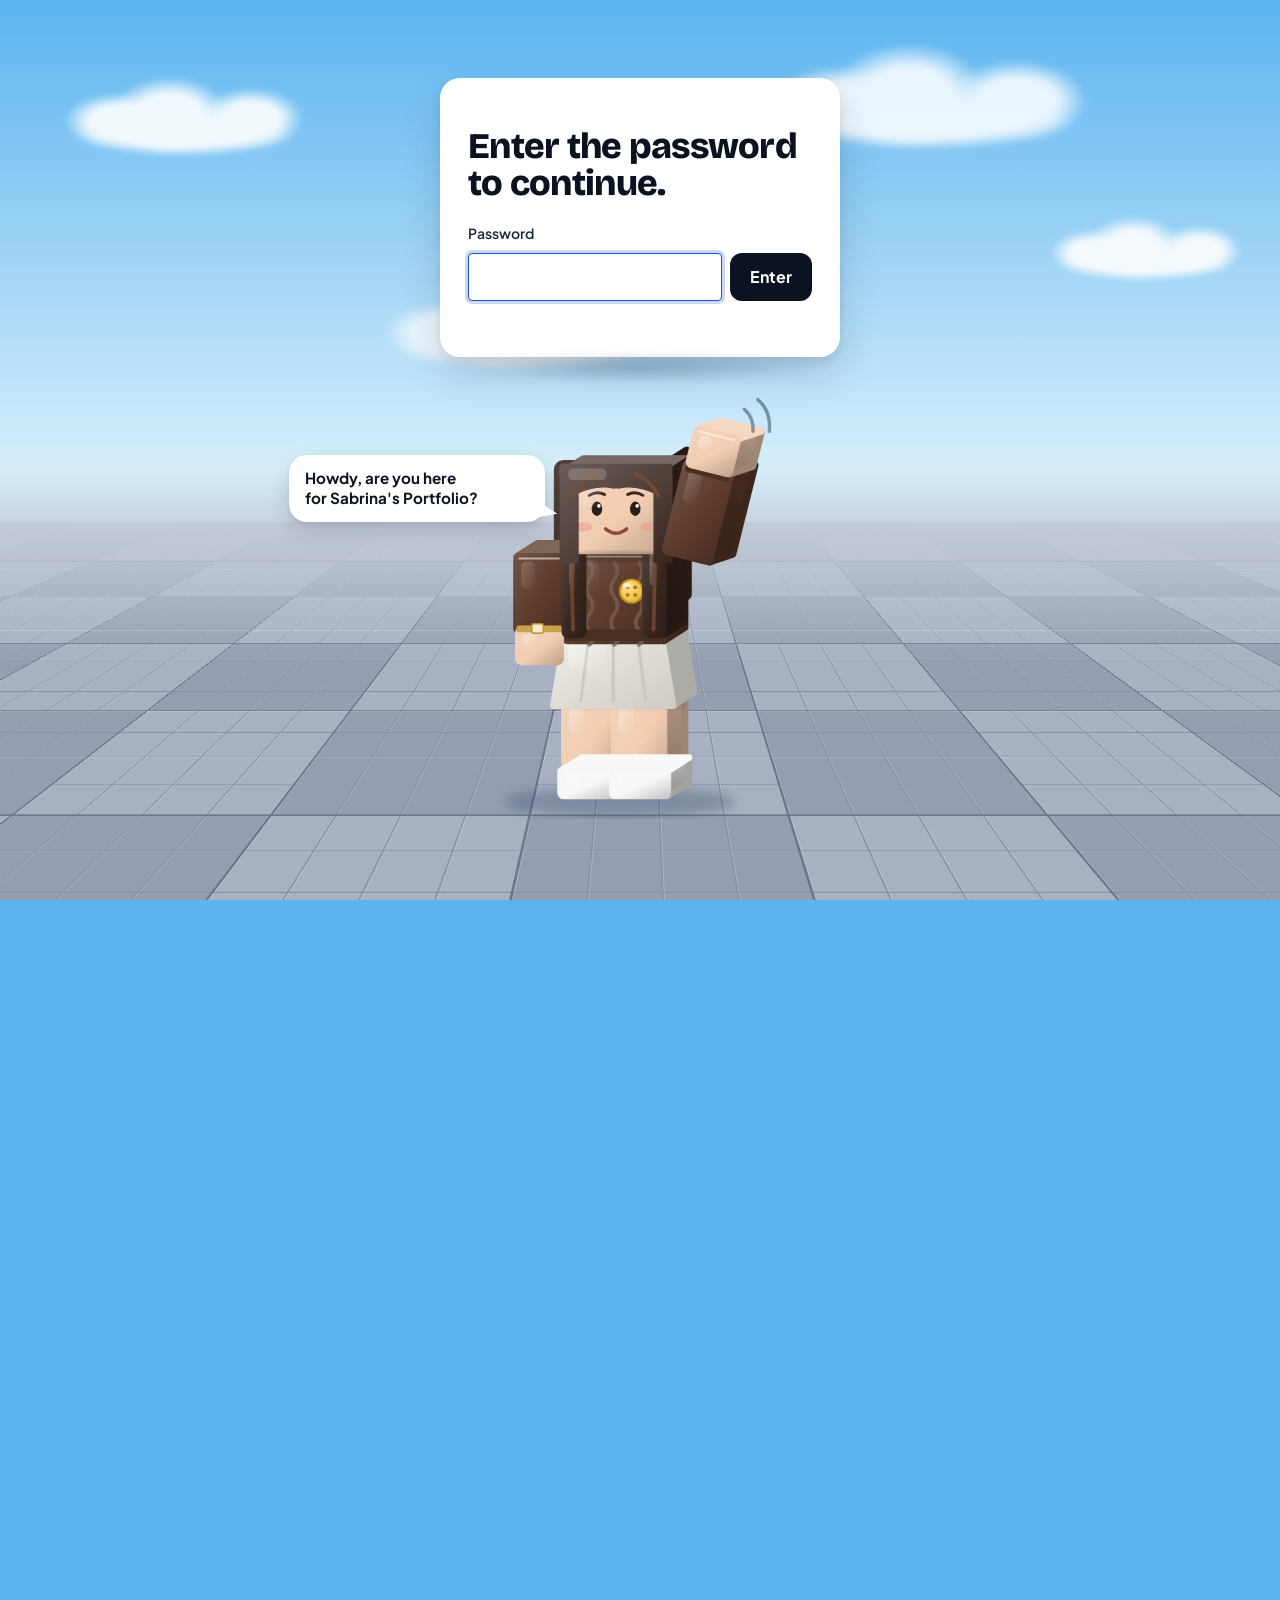
==== commit b183a045: "Add files via upload" ====
--- a/index.html
+++ b/index.html
@@ -38,13 +38,9 @@
     <div class="container hero-layout">
       <div class="hero-figure">
         <img class="avatar" src="images/sab-avatar.svg" width="330" height="470" decoding="async" alt="Blocky avatar of Sabrina May waving">
-        <div class="sticker">
-          <p class="sticker-band"><span class="sticker-hello">Hello</span><span class="sticker-sub">my name is</span></p>
-          <p class="sticker-name">Sabrina May</p>
-        </div>
       </div>
-      <h1 id="hero-title" class="hero-title">A button is never just a <span class="nowrap"><span class="gizmo">button</span>.</span></h1>
-      <p class="hero-sub">Product designer and UX researcher. I design for the player, the system, and the world it touches.</p>
+      <h1 id="hero-title" class="hero-title hero-name">Sabrina May</h1>
+      <p class="hero-sub hero-role">Product designer and UX researcher<br>with tech-policy &amp; PM experience.<br></p>
     </div>
   </section>
 
@@ -53,21 +49,6 @@
   <section class="proof" aria-label="What I bring">
     <div class="container">
       <ul class="proof-grid" role="list">
-        <li class="proof-card">
-          <p class="eyebrow">RESEARCH</p>
-          <h2 class="proof-title">I find where people get stuck.</h2>
-          <p>UX &amp; Trust in HCI @ University of Michigan.</p>
-        </li>
-        <li class="proof-card">
-          <p class="eyebrow">OPERATIONS</p>
-          <h2 class="proof-title">I solve the right first problem.</h2>
-          <p>Implemented digital pathology in U.S. hospitals at Epic.</p>
-        </li>
-        <li class="proof-card">
-          <p class="eyebrow">POLICY</p>
-          <h2 class="proof-title">I know why guardrails exist.</h2>
-          <p>Tech policy HCI extern at the Center for Democracy and Technology.</p>
-        </li>
       </ul>
     </div>
   </section>
@@ -160,47 +141,25 @@
     </div>
   </section>
 
-  <section id="why-roblox" class="section why" aria-labelledby="why-title">
-    <div class="container why-stack">
-      <header class="why-head">
-        <p class="why-eyebrow">Why Roblox</p>
-        <h2 id="why-title" class="why-title">From one player up to the law.</h2>
-        <p class="why-lede">When Roblox made age checks the key to chat, one policy decision was felt in every conversation. That's the full zoom I work in.</p>
-      </header>
-
-      <figure class="reach">
-        <ol class="reach-nodes" role="list">
-          <li class="reach-node"><span class="reach-stage">
-              <img class="reach-avatar" src="images/sab-avatar-still.svg" width="330" height="470" loading="lazy" decoding="async" alt="Sabrina May's avatar">
-              <span class="reach-dot" aria-hidden="true"></span></span><span class="reach-text"><span class="reach-label">One player</span><span class="reach-note">Contextual inquiry with researchers (TEA)</span></span></li>
-          <li class="reach-node"><span class="reach-stage"><span class="reach-dot" aria-hidden="true"></span></span><span class="reach-text"><span class="reach-label">Community</span><span class="reach-note">Research on how Young Adults use technology</span></span></li>
-          <li class="reach-node"><span class="reach-stage"><span class="reach-dot" aria-hidden="true"></span></span><span class="reach-text"><span class="reach-label">Platform</span><span class="reach-note">Hospital software go-lives at Epic</span></span></li>
-          <li class="reach-node"><span class="reach-stage"><span class="reach-dot" aria-hidden="true"></span></span><span class="reach-text"><span class="reach-label">Policy</span><span class="reach-note">Tech policy HCI research at CDT</span></span></li>
-        </ol>
-      </figure>
-
-      <div class="why-ground">
-        <div class="why-floor" aria-hidden="true"><div class="why-plane"></div></div>
-        <div class="mirror-block">
-          <p class="mirror-kicker">Same loop: research, act, repeat</p>
-          <div class="mirror">
-            <article class="mirror-card mirror-card--roblox">
-              <h3 class="why-l2">Roblox</h3>
-              <p class="why-body">Builds what players need, not just what they want. Then gives creators the analytics to do the same.</p>
-            </article>
-            <article class="mirror-card mirror-card--me">
-              <h3 class="why-l2">Me</h3>
-              <p class="why-body">I don't guess. I research what people need, triage the right first problem, and ship the fix before they ask.</p>
-            </article>
-          </div>
+  <section id="why-roblox" class="section why why--plain" aria-labelledby="why-title">
+    <div class="container why-plain">
+      <h2 id="why-title" class="why-plain-title">Why Roblox</h2>
+      <div class="why-rows">
+        <div class="why-row">
+          <div class="why-tag-cell"><p class="why-tag">Why Roblox</p></div>
+          <p class="why-text">Roblox treats research as part of the product. Its creator analytics show every creator the same signals a UX researcher lives in: engagement, retention, and how their game compares to similar ones. On safety, it goes far beyond chat verification. Since 2025 it has shipped more than 100 safety updates, built Roblox Sentinel to catch early signs of child endangerment, and open-sourced its safety tools so other platforms can use them too. Roblox stays ahead of industry standards on policy and guardrails, and it shows.</p>
         </div>
-
-        <div class="why-close">
-          <figure class="why-quote">
-            <blockquote><p>&ldquo;People don't know what they want until you show it to them.&rdquo;</p></blockquote>
-            <figcaption>- Steve Jobs</figcaption>
-          </figure>
-          <p class="why-closing">Next: grow from APD into a designer who shapes the business, because I understand every layer a single feature touches.</p>
+        <div class="why-row">
+          <div class="why-tag-cell"><p class="why-tag">Why me</p></div>
+          <p class="why-text">I'm more than a PM or a UX intern with a research foundation. As a PM at Epic, I learned to <b style="color: #F6C945">find the right first problem</b> inside complex hospital systems, organize the chaos, and map an operational fix fast. As a researcher, I'm trained to understand people, their behavior, and where things break for them. At the Center for Democracy and Technology, <b style="color: #F6C945">I see the why behind design decisions and the people they affect at scale.</b></p>
+        </div>
+        <div class="why-row">
+          <div class="why-tag-cell"><p class="why-tag">My Philosophy</p></div>
+          <p class="why-text">That's why UX design was never just a button or a wireframe to me. Every interaction carries a person's trust, and it's personal. I understand a product beyond its screens: its business needs and its political and societal impact. I learned that by doing, in strenuous, fast-paced systems, and those are nuances you can't just learn at any firm.</p>
+        </div>
+        <div class="why-row">
+          <div class="why-tag-cell"><p class="why-tag">My goal</p></div>
+          <p class="why-text">Roblox puts all of that at platform scale. I want to be the investigator who uncovers the friction, the advocate for the players behind the data, and grow into a designer who shapes the business.</p>
         </div>
       </div>
     </div>
--- a/styles.css
+++ b/styles.css
@@ -365,7 +365,7 @@
   .hero-layout { grid-template-columns: minmax(0, 1fr) auto; column-gap: var(--s6); }
   .hero-figure {
     grid-column: 2; grid-row: 1 / span 2; align-self: end;
-    position: relative; margin: 0; width: clamp(12rem, 20vw, 18rem);
+    position: relative; z-index: 3; margin: 0; translate: 0 100px; width: clamp(18rem, 30vw, 27rem);
   }
   .hero-figure .avatar { display: block; width: 100%; height: auto; }
   .hero-layout .sticker { position: absolute; left: 50%; bottom: 0; translate: -58% 0; min-width: 13.5rem; }
@@ -2371,3 +2371,52 @@
 /* Case card covers */
 .case-card-media--cover { padding: 0; overflow: hidden; }
 .case-card-media--cover img { display: block; width: 100%; height: 100%; aspect-ratio: 16 / 10; object-fit: cover; border-radius: 0; box-shadow: none; }
+
+/* Simplified hero: name and role */
+.hero-title.hero-name { max-width: none; font-size: var(--t-hero); line-height: 0.95; }
+.hero-sub.hero-role { margin-top: var(--s4); max-width: none; font-weight: 500; font-size: var(--t-lg); line-height: 1.3; color: var(--navy); }
+@media (min-width: 48rem) { .hero-layout { align-items: end; } .hero-layout .hero-title { align-self: end; } .hero-layout .hero-sub { align-self: start; } }
+
+/* Simplified Why Roblox: solid navy, plain text */
+.why.why--plain { background: #0E1A3A; padding-block: var(--s9); }
+.why.why--plain::after { content: none; }
+.why-plain { display: grid; gap: 20px; justify-items: start; }
+.why-plain-title { margin-bottom: var(--s3); font-family: var(--font-display); font-weight: 800; font-size: var(--t-2xl); line-height: 1; letter-spacing: -0.03em; color: #F4F6FB; }
+.why-plain p { max-width: 680px; font-family: var(--font-body); font-weight: 400; font-size: 18px; line-height: 1.6; color: #E3E8F3; text-align: left; text-wrap: pretty; }
+
+/* Why Roblox: paragraph summaries as glass cards on a connected spine */
+.why-plain { justify-items: stretch; }
+.why-rows { display: grid; gap: 20px; }
+.why-row { display: grid; gap: var(--s3); justify-items: start; }
+.why-plain .why-text { max-width: 680px; }
+.why-tag-cell { position: relative; display: flex; }
+.why-tag {
+  position: relative; z-index: 1; margin: 0;
+  padding: 0.55rem 1.1rem; border-radius: 999px;
+  background: linear-gradient(160deg, rgb(255 255 255 / 0.14), rgb(255 255 255 / 0.03));
+  -webkit-backdrop-filter: blur(14px) saturate(140%); backdrop-filter: blur(14px) saturate(140%);
+  border: 1px solid rgb(255 255 255 / 0.28);
+  box-shadow: inset 0 1px 0 rgb(255 255 255 / 0.35), 0 8px 24px rgb(4 10 30 / 0.35);
+  font-family: var(--font-body); font-weight: 700; font-size: 0.95rem; line-height: 1.2; color: #F4F6FB;
+}
+@media (min-width: 56rem) {
+  .why-row { grid-template-columns: minmax(0, 680px) minmax(14rem, 1fr); column-gap: var(--s7); align-items: center; }
+  .why-row .why-text { grid-column: 1; grid-row: 1; }
+  .why-row .why-tag-cell { grid-column: 2; grid-row: 1; align-self: stretch; align-items: center; justify-content: center; justify-self: stretch; }
+  .why-tag { min-width: 12rem; padding: 1rem 1.5rem; border-radius: 18px; text-align: center; font-size: 1.125rem; }
+  /* Horizontal connector from each card back to its paragraph */
+  .why-tag-cell::before {
+    content: ""; position: absolute; top: 50%; height: 1px; translate: 0 -50%;
+    left: calc(-1 * var(--s7) + 12px); right: 50%;
+    background: linear-gradient(to right, rgb(184 196 222 / 0), rgb(184 196 222 / 0.4) 30%);
+  }
+  .why-tag-cell::after {
+    content: ""; position: absolute; top: 50%; left: calc(-1 * var(--s7) + 8px); width: 7px; height: 7px;
+    translate: 0 -50%; border-radius: 50%; background: rgb(184 196 222 / 0.55);
+  }
+}
+
+/* Let the avatar step 100px down onto the ground without being clipped */
+@media (min-width: 48rem) {
+  .hero { overflow-x: clip; overflow-y: visible; z-index: 2; }
+}
